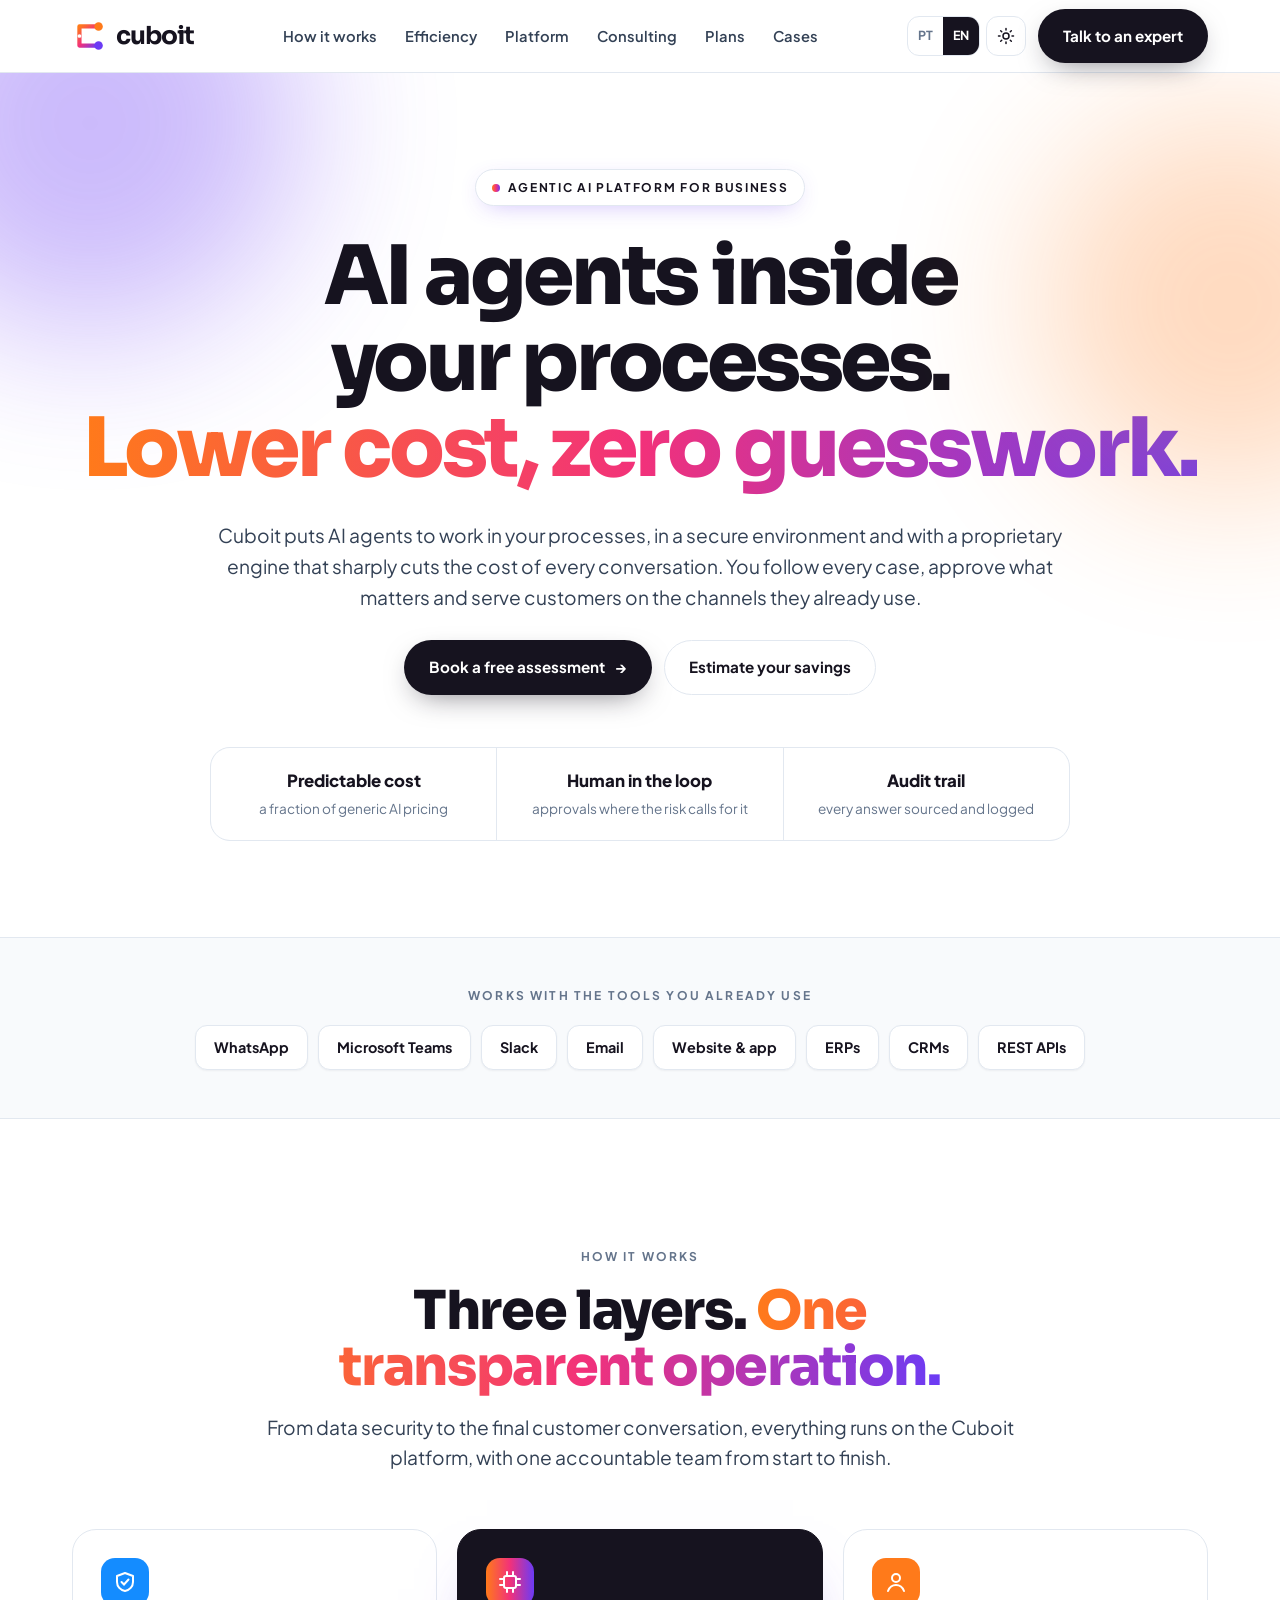
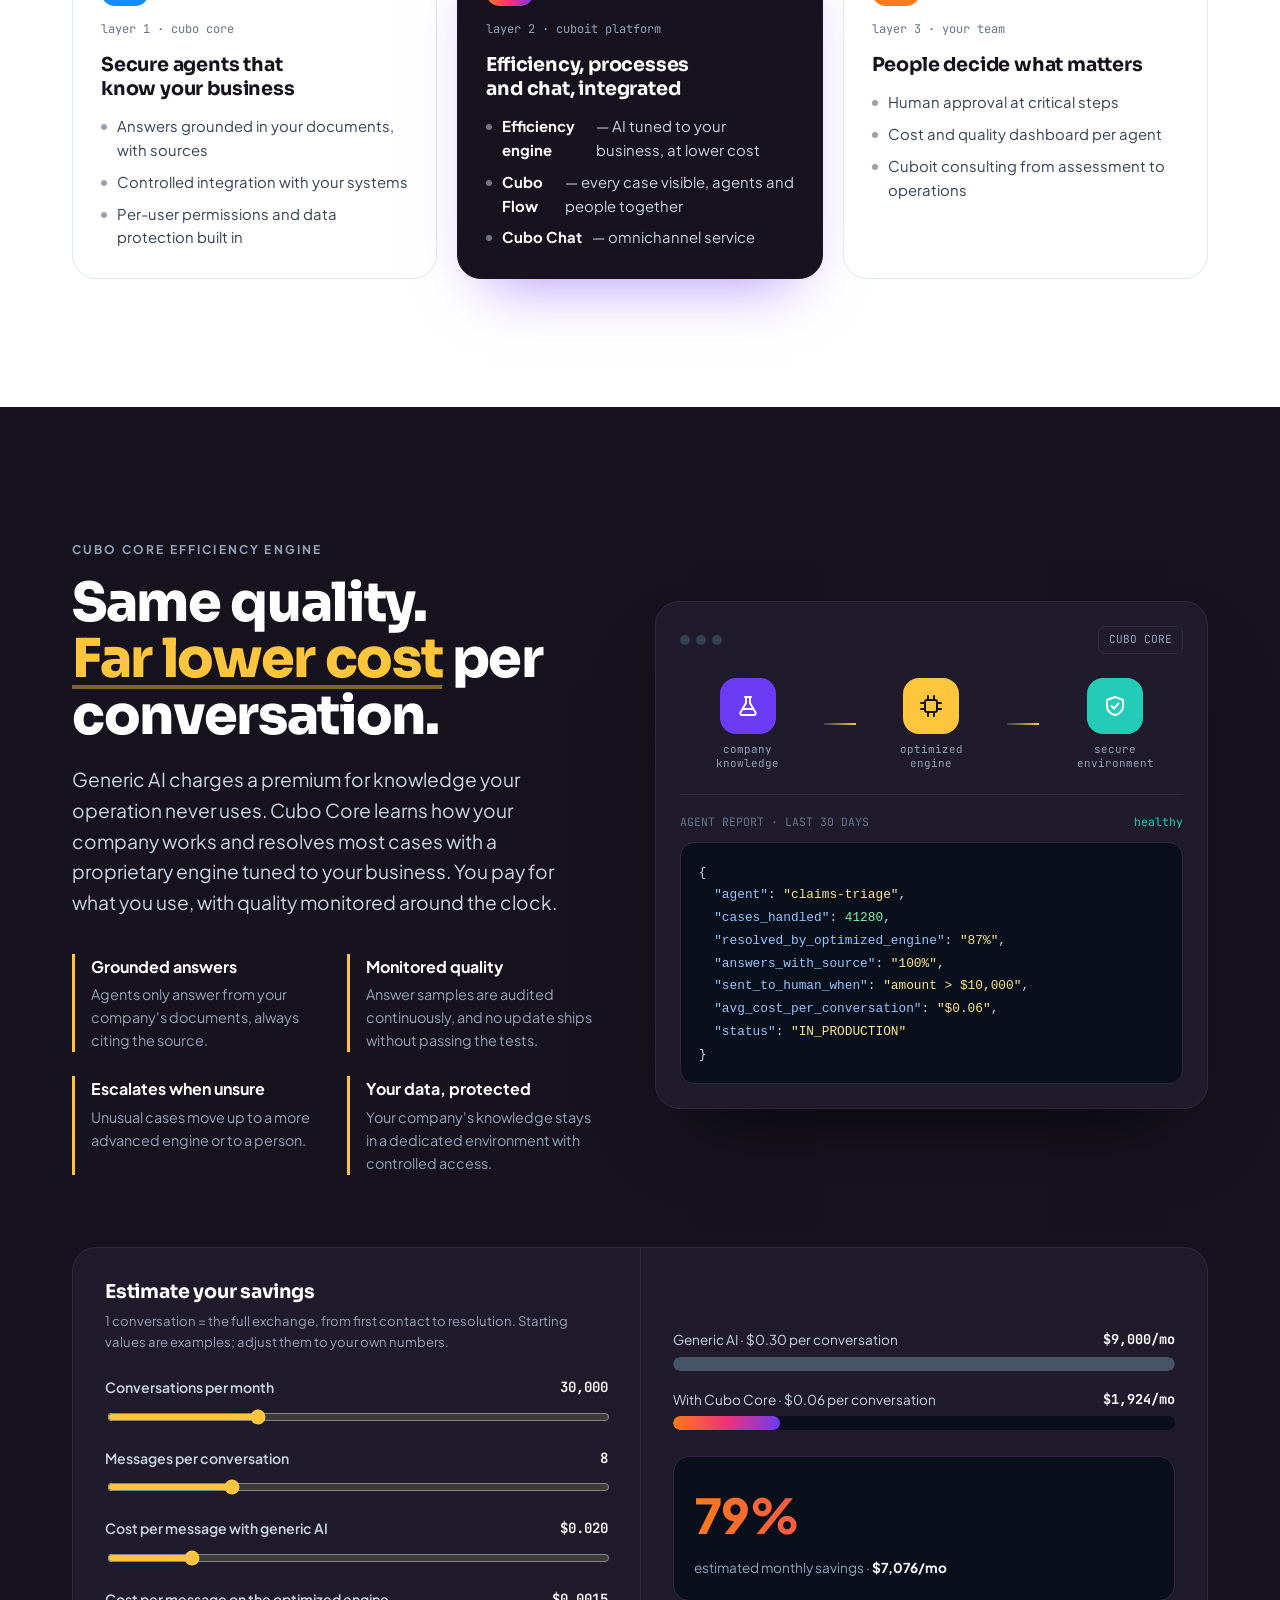
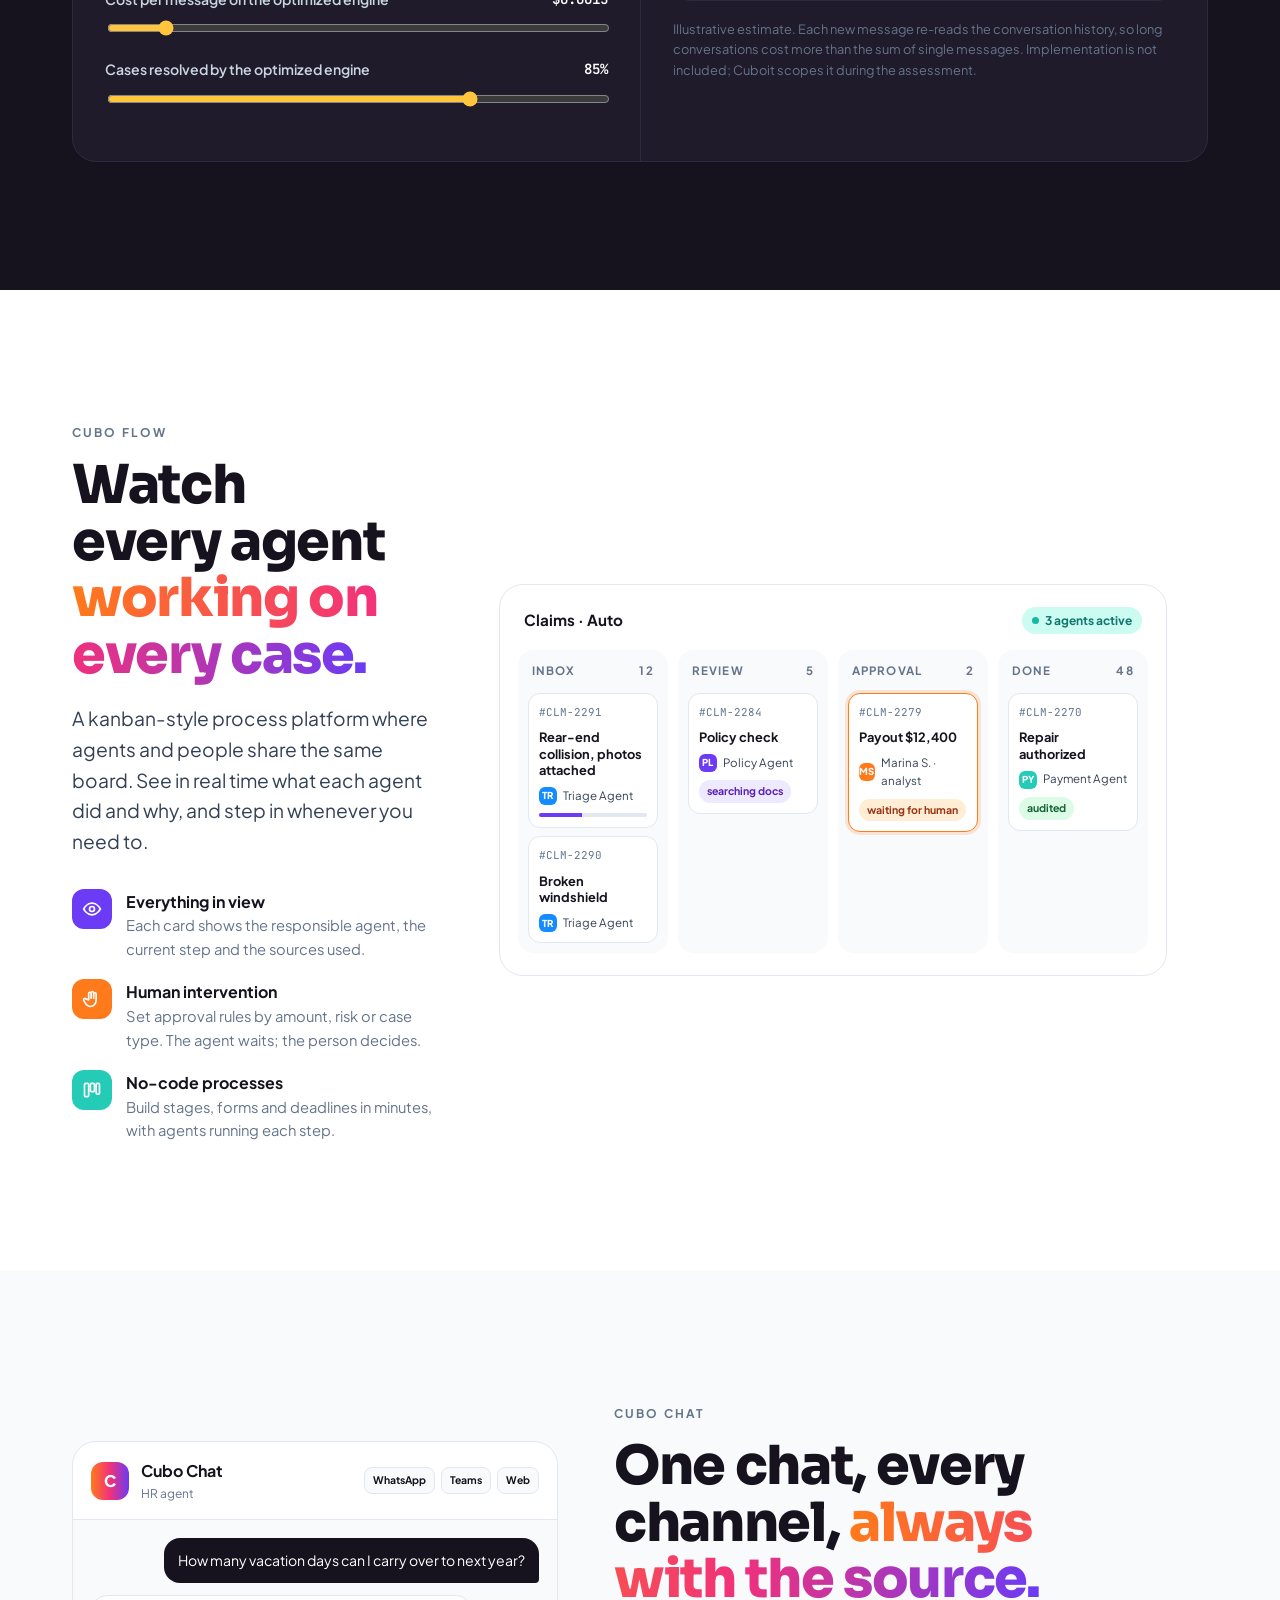
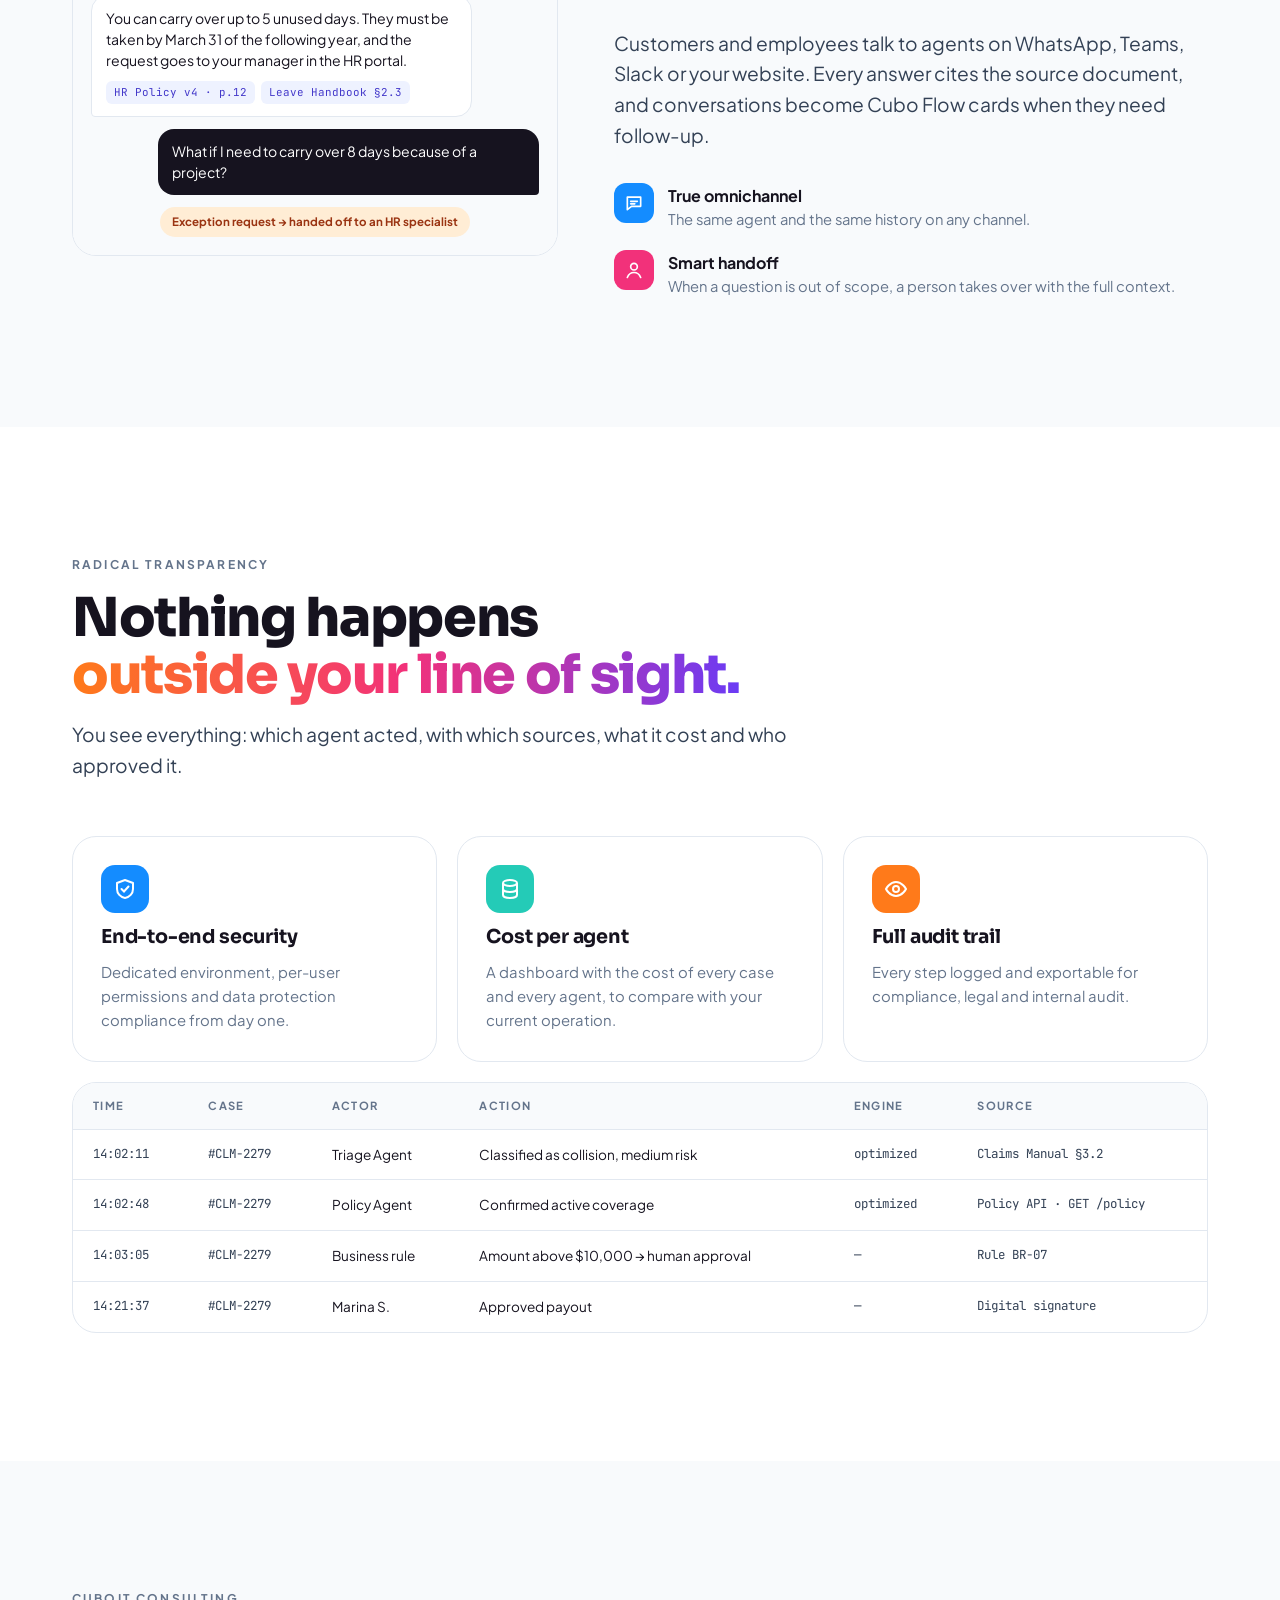
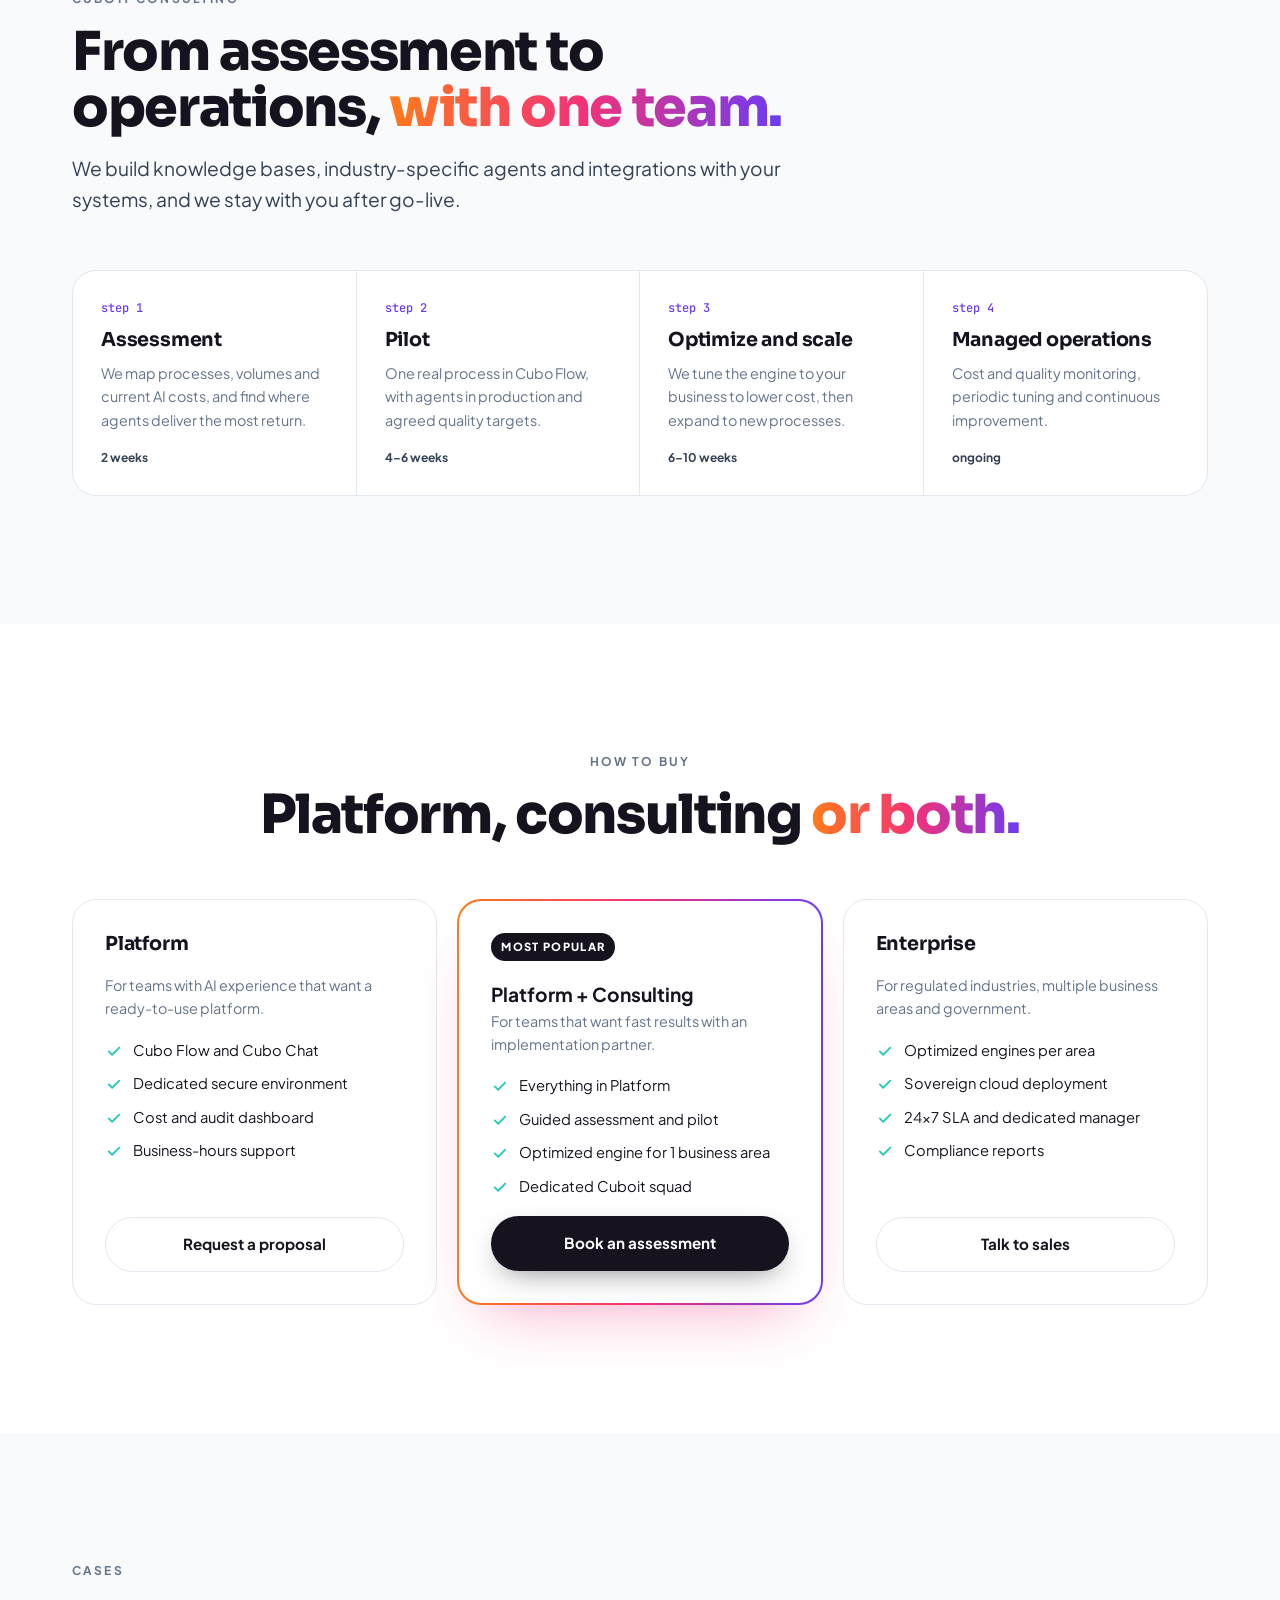
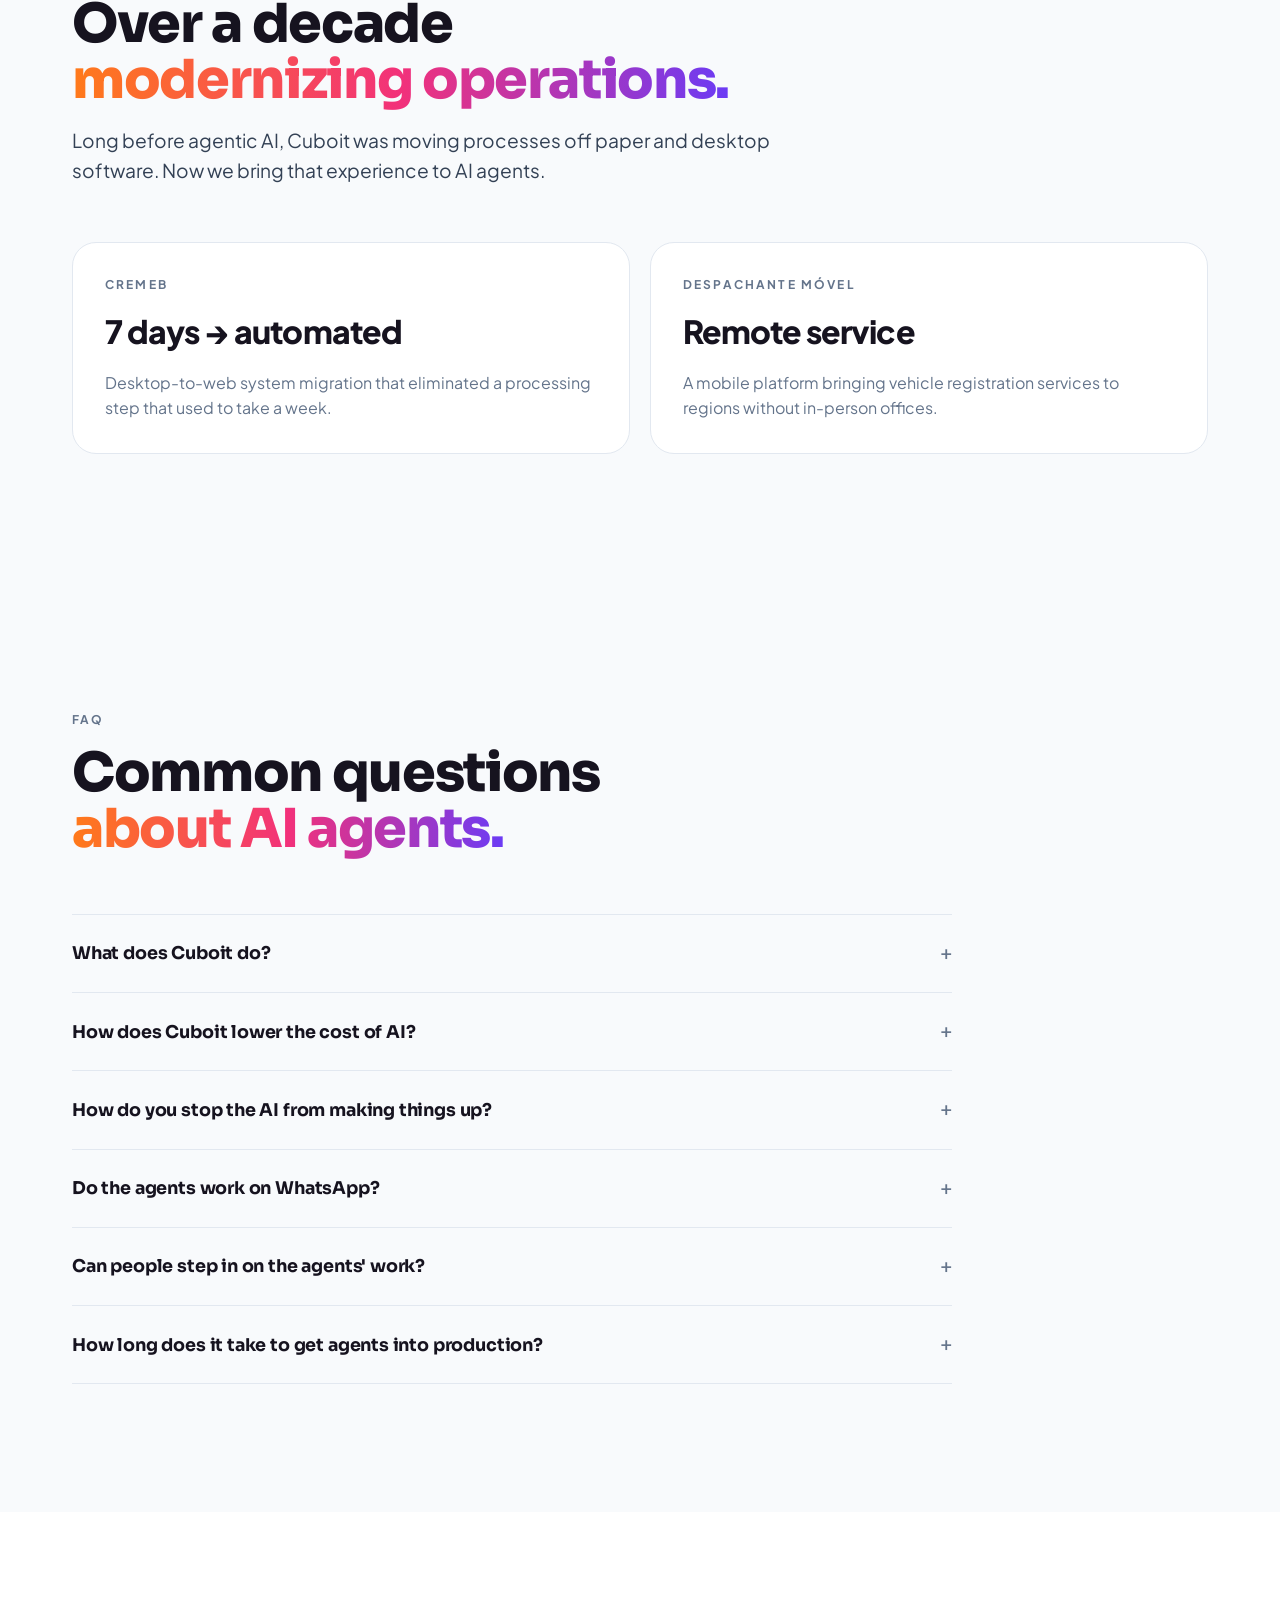
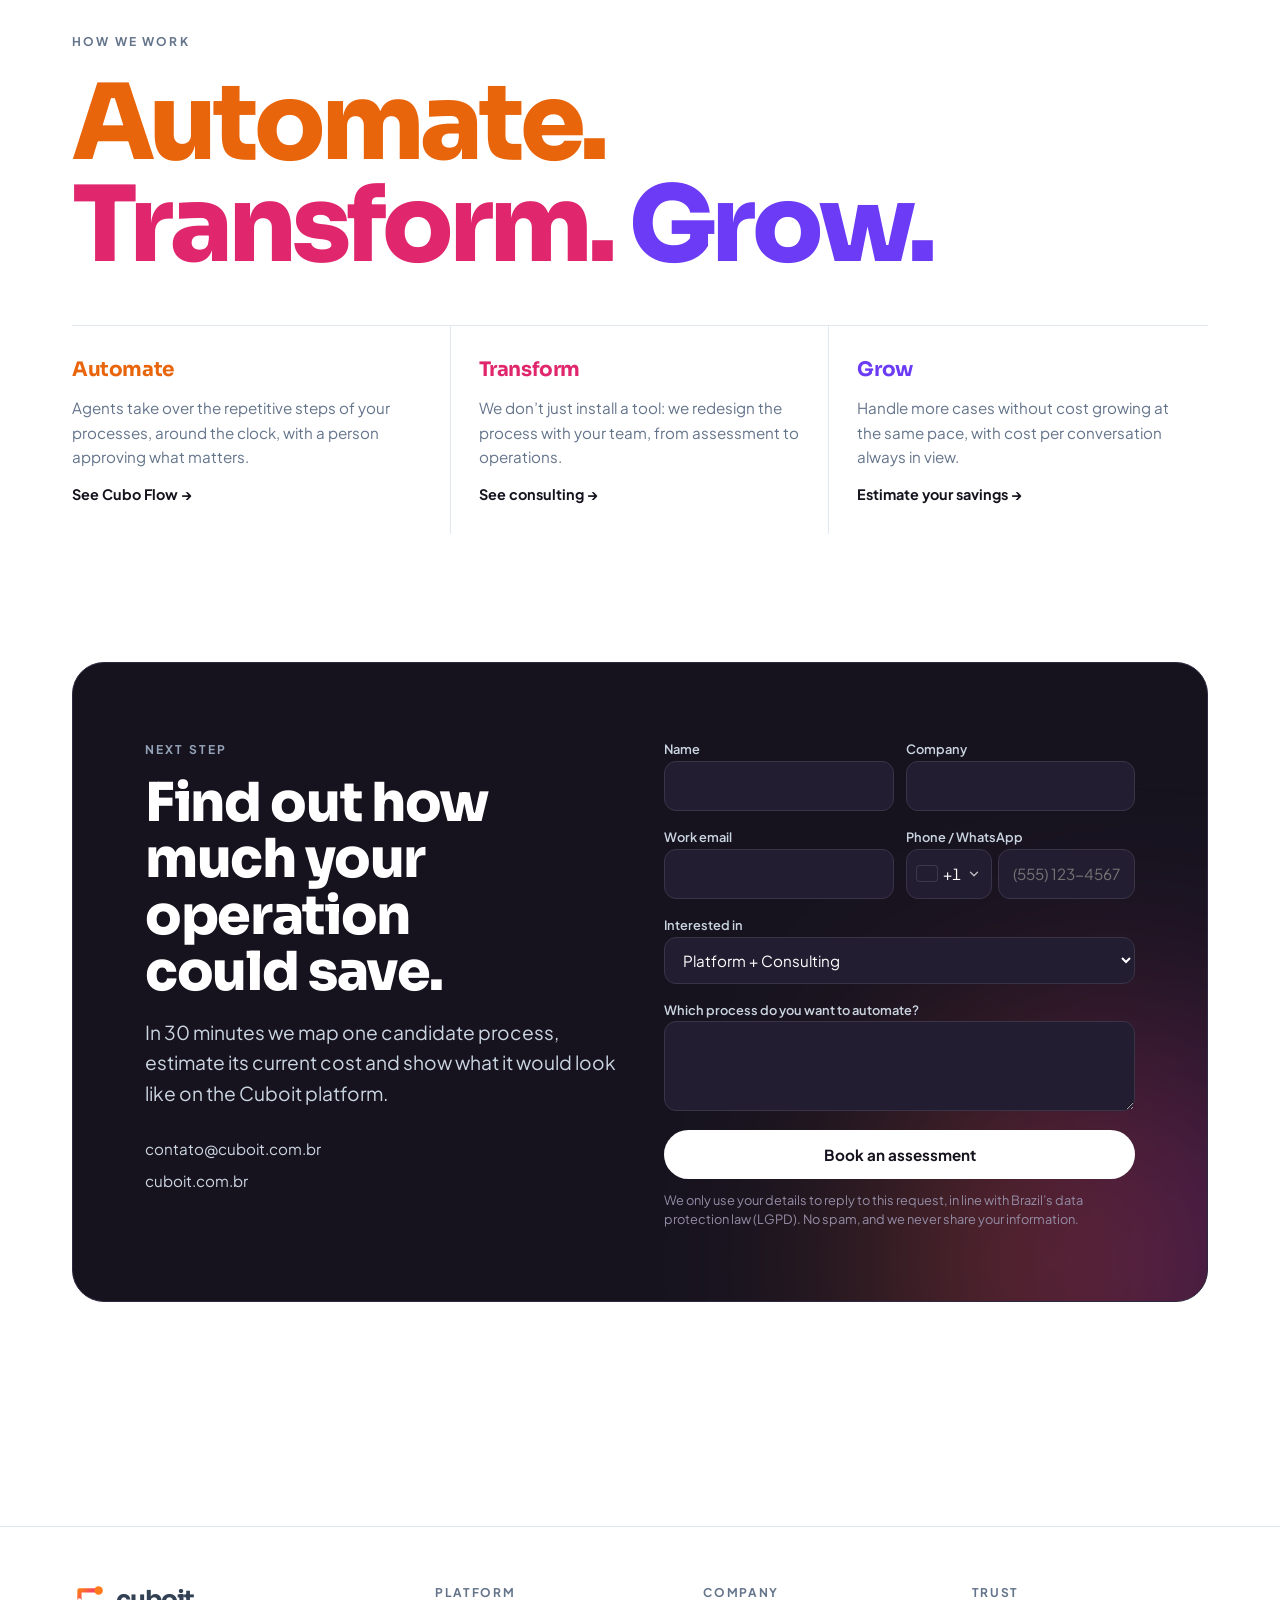
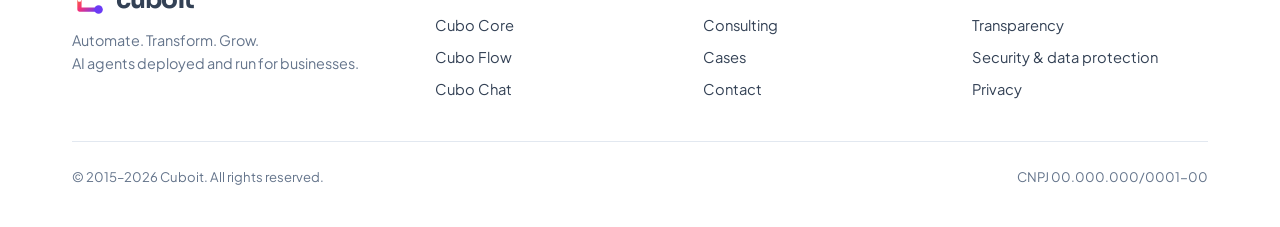
==== en/index.html @ fe3d2df3 "Novo site da Cuboit: agentes de IA para empresas Substitui o WordPress 5.1 por um site estático em p" ====
<!doctype html>
<html lang="en" data-currency="USD">
<head>
<meta charset="utf-8">
<meta name="viewport" content="width=device-width, initial-scale=1, viewport-fit=cover">
<title>Cuboit — AI agents for business</title>
<meta name="description" content="Cuboit deploys and runs AI agents inside your business processes: much lower cost per conversation, human oversight and omnichannel chat.">
<link rel="icon" href="../images/favicon/favicon.ico" sizes="48x48">
<link rel="icon" href="../images/favicon/favicon.svg" type="image/svg+xml">
<link rel="icon" type="image/png" sizes="32x32" href="../images/favicon/favicon-32x32.png">
<link rel="icon" type="image/png" sizes="16x16" href="../images/favicon/favicon-16x16.png">
<link rel="apple-touch-icon" href="../images/favicon/apple-touch-icon.png">
<link rel="manifest" href="../images/favicon/site.webmanifest">
<meta name="theme-color" content="#16131F">
<link rel="canonical" href="https://cuboit.com.br/en/">
<meta name="robots" content="index, follow, max-snippet:-1, max-image-preview:large">
<meta property="og:type" content="website">
<meta property="og:site_name" content="Cuboit">
<meta property="og:url" content="https://cuboit.com.br/en/">
<meta property="og:title" content="Cuboit — AI agents for business">
<meta property="og:description" content="Cuboit deploys and runs AI agents inside your business processes: much lower cost per conversation, human oversight and omnichannel chat.">
<meta property="og:image" content="https://cuboit.com.br/images/logos/png/cuboit-logo-claro.png">
<meta property="og:locale" content="en_US">
<meta property="og:locale:alternate" content="pt_BR">
<meta name="twitter:card" content="summary_large_image">
<meta name="twitter:title" content="Cuboit — AI agents for business">
<meta name="twitter:description" content="Cuboit deploys and runs AI agents inside your business processes: much lower cost per conversation, human oversight and omnichannel chat.">
<link rel="alternate" type="text/plain" href="https://cuboit.com.br/llms.txt" title="llms.txt">
<script type="application/ld+json">
{
 "@context": "https://schema.org",
 "@graph": [
  {
   "@type": "Organization",
   "@id": "https://cuboit.com.br/#org",
   "name": "Cuboit",
   "url": "https://cuboit.com.br/",
   "logo": "https://cuboit.com.br/images/logos/png/cuboit-simbolo-cor.png",
   "foundingDate": "2015",
   "slogan": "Automate. Transform. Grow.",
   "email": "contato@cuboit.com.br",
   "areaServed": "BR",
   "description": "Cuboit deploys and runs AI agents inside your business processes: much lower cost per conversation, human oversight and omnichannel chat.",
   "knowsAbout": [
    "AI agents",
    "agentic AI",
    "business process automation",
    "WhatsApp AI customer service",
    "AI cost reduction",
    "human-in-the-loop AI"
   ],
   "contactPoint": {
    "@type": "ContactPoint",
    "contactType": "sales",
    "email": "contato@cuboit.com.br",
    "availableLanguage": [
     "Portuguese",
     "English"
    ]
   }
  },
  {
   "@type": "WebSite",
   "@id": "https://cuboit.com.br/en/#site",
   "url": "https://cuboit.com.br/en/",
   "name": "Cuboit",
   "inLanguage": "en",
   "publisher": {
    "@id": "https://cuboit.com.br/#org"
   }
  },
  {
   "@type": "Service",
   "name": "Cubo Core",
   "provider": {
    "@id": "https://cuboit.com.br/#org"
   },
   "serviceType": "AI agent platform",
   "description": "Secure environment, knowledge base and efficiency engine for AI agents."
  },
  {
   "@type": "Service",
   "name": "Cubo Flow",
   "provider": {
    "@id": "https://cuboit.com.br/#org"
   },
   "serviceType": "Process management with AI agents",
   "description": "Process board where AI agents and people work on the same cases, with human approval."
  },
  {
   "@type": "Service",
   "name": "Cubo Chat",
   "provider": {
    "@id": "https://cuboit.com.br/#org"
   },
   "serviceType": "Omnichannel AI chat",
   "description": "AI service on WhatsApp, Teams, Slack and web, citing the source in every answer."
  },
  {
   "@type": "Service",
   "name": "Cuboit consulting",
   "provider": {
    "@id": "https://cuboit.com.br/#org"
   },
   "serviceType": "AI implementation consulting"
  },
  {
   "@type": "FAQPage",
   "mainEntity": [
    {
     "@type": "Question",
     "name": "What does Cuboit do?",
     "acceptedAnswer": {
      "@type": "Answer",
      "text": "Cuboit deploys and runs AI agents inside business processes. It offers its own platform (Cubo Core, Cubo Flow and Cubo Chat) plus implementation consulting, from assessment to managed operations."
     }
    },
    {
     "@type": "Question",
     "name": "How does Cuboit lower the cost of AI?",
     "acceptedAnswer": {
      "@type": "Answer",
      "text": "The platform uses an efficiency engine tuned to each client's business that resolves most conversations at a fraction of the cost of generic AI. Only unusual cases move up to a more advanced engine or to a person, and the cost of every conversation is shown on a dashboard."
     }
    },
    {
     "@type": "Question",
     "name": "How do you stop the AI from making things up?",
     "acceptedAnswer": {
      "@type": "Answer",
      "text": "Agents only answer from the company's own documents and always cite the source. Answer samples are audited continuously, and out-of-scope or low-confidence questions are handed to a person."
     }
    },
    {
     "@type": "Question",
     "name": "Do the agents work on WhatsApp?",
     "acceptedAnswer": {
      "@type": "Answer",
      "text": "Yes. With Cubo Chat, the same agent serves customers on WhatsApp, Microsoft Teams, Slack and the company website with a shared history, and hands the conversation to a person when needed."
     }
    },
    {
     "@type": "Question",
     "name": "Can people step in on the agents' work?",
     "acceptedAnswer": {
      "@type": "Answer",
      "text": "Yes. In Cubo Flow, agents and people work on the same process board. You can set human approval rules by amount, risk or case type, and every step is logged for audit."
     }
    },
    {
     "@type": "Question",
     "name": "How long does it take to get agents into production?",
     "acceptedAnswer": {
      "@type": "Answer",
      "text": "The assessment takes about 2 weeks and the pilot on a real process takes 4 to 6 weeks, followed by optimization and expansion to new processes."
     }
    }
   ]
  }
 ]
}
</script>
<link rel="alternate" hreflang="pt-BR" href="https://cuboit.com.br/">
<link rel="alternate" hreflang="en" href="https://cuboit.com.br/en/">
<link rel="alternate" hreflang="x-default" href="https://cuboit.com.br/">
<script>try{var t=localStorage.getItem('cuboit-theme');if(t)document.documentElement.setAttribute('data-theme',t)}catch(e){}</script>
<link rel="preconnect" href="https://fonts.googleapis.com">
<link rel="preconnect" href="https://fonts.gstatic.com" crossorigin>
<link rel="stylesheet" href="https://fonts.googleapis.com/css2?family=Sora:wght@600;700;800&family=Plus+Jakarta+Sans:wght@400;500;600;700;800&family=JetBrains+Mono:wght@400;500&display=swap">
<link rel="stylesheet" href="../css/style.css">
</head>
<body>

<svg width="0" height="0" style="position:absolute" aria-hidden="true">
  <defs>
    <linearGradient id="cb-g" gradientUnits="userSpaceOnUse" x1="14" y1="14" x2="50" y2="50"><stop offset="0" stop-color="#FF7A1A"/><stop offset=".5" stop-color="#F2317A"/><stop offset="1" stop-color="#6B3BF5"/></linearGradient>
    <mask id="cb-m"><rect width="64" height="64" fill="#fff"/><circle cx="14" cy="32" r="3.5" fill="#000"/></mask>
    <symbol id="cb-mark" viewBox="0 0 64 64"><g mask="url(#cb-m)"><polyline points="50,14 14,14 14,50 50,50" fill="none" stroke="url(#cb-g)" stroke-width="8" stroke-linejoin="round" stroke-linecap="round"/><circle cx="50" cy="14" r="8" fill="#FF7A1A"/><circle cx="50" cy="50" r="8" fill="#6B3BF5"/></g></symbol>
    <symbol id="i-check" viewBox="0 0 24 24"><path fill="none" stroke="currentColor" stroke-width="2.4" stroke-linecap="round" stroke-linejoin="round" d="M5 12.5l4.5 4.5L19 7.5"/></symbol>
    <symbol id="i-shield" viewBox="0 0 24 24"><path fill="none" stroke="currentColor" stroke-width="2" stroke-linejoin="round" d="M12 3l8 3v6c0 4.5-3.4 8.3-8 9-4.6-.7-8-4.5-8-9V6l8-3z"/><path fill="none" stroke="currentColor" stroke-width="2" stroke-linecap="round" d="M8.5 12l2.5 2.5 4.5-5"/></symbol>
    <symbol id="i-flask" viewBox="0 0 24 24"><path fill="none" stroke="currentColor" stroke-width="2" stroke-linecap="round" stroke-linejoin="round" d="M9 3h6M10 3v6L4.5 18.5A1.7 1.7 0 006 21h12a1.7 1.7 0 001.5-2.5L14 9V3M7 15h10"/></symbol>
    <symbol id="i-flow" viewBox="0 0 24 24"><rect x="3" y="4" width="5" height="16" rx="1.5" fill="none" stroke="currentColor" stroke-width="2"/><rect x="10" y="4" width="5" height="10" rx="1.5" fill="none" stroke="currentColor" stroke-width="2"/><rect x="17" y="4" width="4" height="13" rx="1.5" fill="none" stroke="currentColor" stroke-width="2"/></symbol>
    <symbol id="i-chat" viewBox="0 0 24 24"><path fill="none" stroke="currentColor" stroke-width="2" stroke-linejoin="round" d="M4 5h16v11H9l-5 4V5z"/><path stroke="currentColor" stroke-width="2" stroke-linecap="round" d="M8 10h8M8 13h5"/></symbol>
    <symbol id="i-user" viewBox="0 0 24 24"><circle cx="12" cy="8" r="4" fill="none" stroke="currentColor" stroke-width="2"/><path fill="none" stroke="currentColor" stroke-width="2" stroke-linecap="round" d="M4 21c1.5-4 4.5-6 8-6s6.5 2 8 6"/></symbol>
    <symbol id="i-db" viewBox="0 0 24 24"><ellipse cx="12" cy="6" rx="7" ry="3" fill="none" stroke="currentColor" stroke-width="2"/><path fill="none" stroke="currentColor" stroke-width="2" d="M5 6v12c0 1.7 3.1 3 7 3s7-1.3 7-3V6M5 12c0 1.7 3.1 3 7 3s7-1.3 7-3"/></symbol>
    <symbol id="i-chip" viewBox="0 0 24 24"><rect x="6" y="6" width="12" height="12" rx="2" fill="none" stroke="currentColor" stroke-width="2"/><path stroke="currentColor" stroke-width="2" stroke-linecap="round" d="M9 2v3M15 2v3M9 19v3M15 19v3M2 9h3M2 15h3M19 9h3M19 15h3"/></symbol>
    <symbol id="i-eye" viewBox="0 0 24 24"><path fill="none" stroke="currentColor" stroke-width="2" d="M2 12s3.6-7 10-7 10 7 10 7-3.6 7-10 7S2 12 2 12z"/><circle cx="12" cy="12" r="3" fill="none" stroke="currentColor" stroke-width="2"/></symbol>
    <symbol id="i-hand" viewBox="0 0 24 24"><path fill="none" stroke="currentColor" stroke-width="2" stroke-linecap="round" stroke-linejoin="round" d="M8 13V5.5a1.5 1.5 0 013 0V11m0-6.5a1.5 1.5 0 013 0V11m0-5a1.5 1.5 0 013 0v7c0 4-2.5 8-7 8-3 0-4.5-1.5-6-4l-2-3.5a1.5 1.5 0 012.5-1.6L8 13"/></symbol>
  </defs>
</svg>

<header class="nav">
  <div class="wrap">
    <a class="logo" href="#top" aria-label="Cuboit — home">
      <svg aria-hidden="true"><use href="#cb-mark"/></svg>
      cuboit
    </a>
    <ul class="nav-links" id="menu">
      <li><a href="#how-it-works">How it works</a></li>
      <li><a href="#efficiency">Efficiency</a></li>
      <li><a href="#processes">Platform</a></li>
      <li><a href="#consulting">Consulting</a></li>
      <li><a href="#plans">Plans</a></li>
      <li><a href="#cases">Cases</a></li>
    </ul>
    <div class="nav-cta">
      <div class="tools">
        <nav class="lang" aria-label="Language"><a href="../" hreflang="pt-BR" lang="pt-BR">PT</a><a href="./" hreflang="en" aria-current="page">EN</a></nav>
        <button class="icon-btn" id="themeBtn" type="button" aria-label="Alternar tema"><svg class="sun" viewBox="0 0 24 24" aria-hidden="true"><circle cx="12" cy="12" r="4" fill="none" stroke="currentColor" stroke-width="2"/><path stroke="currentColor" stroke-width="2" stroke-linecap="round" d="M12 2v2M12 20v2M4.9 4.9l1.4 1.4M17.7 17.7l1.4 1.4M2 12h2M20 12h2M4.9 19.1l1.4-1.4M17.7 6.3l1.4-1.4"/></svg><svg class="moon" viewBox="0 0 24 24" aria-hidden="true"><path fill="none" stroke="currentColor" stroke-width="2" stroke-linejoin="round" d="M20 14.5A8 8 0 019.5 4a8 8 0 1010.5 10.5z"/></svg></button>
      </div>
      <a class="btn btn-dark" href="#contact">Talk to an expert</a>
      <button class="menu-btn" aria-label="Open menu" aria-expanded="false" aria-controls="menu" id="menuBtn"><span></span><span></span><span></span></button>
    </div>
  </div>
</header>

<main id="top">

<section class="hero">
  <div class="wrap hero-inner">
    <span class="pill-tag"><i></i> Agentic AI platform for business</span>
    <h1>AI agents inside your processes.<br><span class="grad">Lower cost, zero guesswork.</span></h1>
    <p class="lead">Cuboit puts AI agents to work in your processes, in a secure environment and with a proprietary engine that sharply cuts the cost of every conversation. You follow every case, approve what matters and serve customers on the channels they already use.</p>
    <div class="hero-ctas">
      <a class="btn btn-dark" href="#contact">Book a free assessment <span aria-hidden="true">→</span></a>
      <a class="btn btn-ghost" href="#efficiency">Estimate your savings</a>
    </div>
    <div class="hero-stats">
      <div><b>Predictable cost</b><span>a fraction of generic AI pricing</span></div>
      <div><b>Human in the loop</b><span>approvals where the risk calls for it</span></div>
      <div><b>Audit trail</b><span>every answer sourced and logged</span></div>
    </div>
  </div>
</section>

<div class="compat">
  <div class="wrap">
    <span class="eyebrow">Works with the tools you already use</span>
    <div class="chips">
      <span class="chip">WhatsApp</span><span class="chip">Microsoft Teams</span><span class="chip">Slack</span><span class="chip">Email</span><span class="chip">Website &amp; app</span><span class="chip">ERPs</span><span class="chip">CRMs</span><span class="chip">REST APIs</span>
    </div>
  </div>
</div>

<section id="how-it-works">
  <div class="wrap">
    <div class="sec-head center">
      <span class="eyebrow">How it works</span>
      <h2>Three layers. <span class="grad">One transparent operation.</span></h2>
      <p class="lead">From data security to the final customer conversation, everything runs on the Cuboit platform, with one accountable team from start to finish.</p>
    </div>
    <div class="how">
      <article class="how-card">
        <div class="tile t-blue"><svg><use href="#i-shield"/></svg></div>
        <span class="who">layer 1 · cubo core</span>
        <h3>Secure agents that know your business</h3>
        <ul>
          <li>Answers grounded in your documents, with sources</li>
          <li>Controlled integration with your systems</li>
          <li>Per-user permissions and data protection built in</li>
        </ul>
      </article>
      <article class="how-card center-card">
        <div class="tile t-grad"><svg><use href="#i-chip"/></svg></div>
        <span class="who">layer 2 · cuboit platform</span>
        <h3>Efficiency, processes and chat, integrated</h3>
        <ul>
          <li><strong style="color:#fff">Efficiency engine</strong> — AI tuned to your business, at lower cost</li>
          <li><strong style="color:#fff">Cubo Flow</strong> — every case visible, agents and people together</li>
          <li><strong style="color:#fff">Cubo Chat</strong> — omnichannel service</li>
        </ul>
      </article>
      <article class="how-card">
        <div class="tile t-orange"><svg><use href="#i-user"/></svg></div>
        <span class="who">layer 3 · your team</span>
        <h3>People decide what matters</h3>
        <ul>
          <li>Human approval at critical steps</li>
          <li>Cost and quality dashboard per agent</li>
          <li>Cuboit consulting from assessment to operations</li>
        </ul>
      </article>
    </div>
  </div>
</section>

<section class="dark" id="efficiency">
  <div class="wrap">
    <div class="engine">
      <div>
        <span class="eyebrow">Cubo Core efficiency engine</span>
        <h2 style="margin-top:14px">Same quality.<br><span class="yellow">Far lower cost</span> per conversation.</h2>
        <p class="lead" style="margin-top:20px">Generic AI charges a premium for knowledge your operation never uses. Cubo Core learns how your company works and resolves most cases with a proprietary engine tuned to your business. You pay for what you use, with quality monitored around the clock.</p>
        <div class="guard">
          <div><b>Grounded answers</b><p>Agents only answer from your company's documents, always citing the source.</p></div>
          <div><b>Monitored quality</b><p>Answer samples are audited continuously, and no update ships without passing the tests.</p></div>
          <div><b>Escalates when unsure</b><p>Unusual cases move up to a more advanced engine or to a person.</p></div>
          <div><b>Your data, protected</b><p>Your company's knowledge stays in a dedicated environment with controlled access.</p></div>
        </div>
      </div>
      <div class="console" aria-label="Example efficiency engine dashboard">
        <div class="console-top"><div class="dots"><i></i><i></i><i></i></div><span class="badge-mono">CUBO CORE</span></div>
        <div class="pipeline">
          <div class="node"><div class="tile t-violet"><svg><use href="#i-flask"/></svg></div><small>company<br>knowledge</small></div>
          <span class="link" aria-hidden="true"></span>
          <div class="node"><div class="tile" style="background:var(--yellow);color:#16131F"><svg><use href="#i-chip"/></svg></div><small>optimized<br>engine</small></div>
          <span class="link" aria-hidden="true"></span>
          <div class="node"><div class="tile t-teal"><svg><use href="#i-shield"/></svg></div><small>secure<br>environment</small></div>
        </div>
        <div class="console-label"><span>AGENT REPORT · LAST 30 DAYS</span><em>healthy</em></div>
<pre><code>{
  <span class="k">"agent"</span>: <span class="s">"claims-triage"</span>,
  <span class="k">"cases_handled"</span>: <span class="n">41280</span>,
  <span class="k">"resolved_by_optimized_engine"</span>: <span class="s">"87%"</span>,
  <span class="k">"answers_with_source"</span>: <span class="s">"100%"</span>,
  <span class="k">"sent_to_human_when"</span>: <span class="s">"amount &gt; $10,000"</span>,
  <span class="k">"avg_cost_per_conversation"</span>: <span class="s">"$0.06"</span>,
  <span class="k">"status"</span>: <span class="s">"IN_PRODUCTION"</span>
}</code></pre>
      </div>
    </div>

    <div class="calc" id="simulator">
      <div>
        <h3>Estimate your savings</h3>
        <p class="note">1 conversation = the full exchange, from first contact to resolution. Starting values are examples; adjust them to your own numbers.</p>
        <div class="field"><label for="req">Conversations per month <output id="reqO"></output></label><input type="range" id="req" min="1000" max="100000" step="1000" value="30000"></div>
        <div class="field"><label for="msgs">Messages per conversation <output id="msgsO"></output></label><input type="range" id="msgs" min="1" max="30" step="1" value="8"></div>
        <div class="field"><label for="big">Cost per message with generic AI <output id="bigO"></output></label><input type="range" id="big" min="0.005" max="0.1" step="0.001" value="0.02"></div>
        <div class="field"><label for="small">Cost per message on the optimized engine <output id="smallO"></output></label><input type="range" id="small" min="0.0005" max="0.01" step="0.0001" value="0.0015"></div>
        <div class="field"><label for="share">Cases resolved by the optimized engine <output id="shareO"></output></label><input type="range" id="share" min="50" max="98" step="1" value="85"></div>
      </div>
      <div class="result" aria-live="polite">
        <div class="bar-row"><div class="lbl"><span>Generic AI · <span id="pBig"></span> per conversation</span><b id="cBig"></b></div><div class="bar"><i class="b1" id="barBig" style="width:100%"></i></div></div>
        <div class="bar-row"><div class="lbl"><span>With Cubo Core · <span id="pMix"></span> per conversation</span><b id="cMix"></b></div><div class="bar"><i class="b2" id="barMix"></i></div></div>
        <div class="saving"><b class="grad" id="pct"></b><span>estimated monthly savings · <strong id="abs" style="color:#fff"></strong></span></div>
        <p style="font-size:.8rem;color:#64748B">Illustrative estimate. Each new message re-reads the conversation history, so long conversations cost more than the sum of single messages. Implementation is not included; Cuboit scopes it during the assessment.</p>
      </div>
    </div>
  </div>
</section>

<section id="processes">
  <div class="wrap split">
    <div>
      <span class="eyebrow">Cubo Flow</span>
      <h2 style="margin-top:14px">Watch every agent <span class="grad">working on every case.</span></h2>
      <p class="lead" style="margin-top:20px">A kanban-style process platform where agents and people share the same board. See in real time what each agent did and why, and step in whenever you need to.</p>
      <div class="feat-list">
        <div class="feat"><div class="tile t-violet"><svg><use href="#i-eye"/></svg></div><div><b>Everything in view</b><p>Each card shows the responsible agent, the current step and the sources used.</p></div></div>
        <div class="feat"><div class="tile t-orange"><svg><use href="#i-hand"/></svg></div><div><b>Human intervention</b><p>Set approval rules by amount, risk or case type. The agent waits; the person decides.</p></div></div>
        <div class="feat"><div class="tile t-teal"><svg><use href="#i-flow"/></svg></div><div><b>No-code processes</b><p>Build stages, forms and deadlines in minutes, with agents running each step.</p></div></div>
      </div>
    </div>
    <div class="board" role="img" aria-label="Example Cubo Flow board with cases in progress">
      <div class="board-top"><b>Claims · Auto</b><span class="live"><i></i> 3 agents active</span></div>
      <div class="cols">
        <div class="col">
          <h4>Inbox <span>12</span></h4>
          <div class="card"><span class="id">#CLM-2291</span><span class="t">Rear-end collision, photos attached</span><span class="agent"><i class="t-blue">TR</i> Triage Agent</span><div class="prog"><i></i></div></div>
          <div class="card"><span class="id">#CLM-2290</span><span class="t">Broken windshield</span><span class="agent"><i class="t-blue">TR</i> Triage Agent</span></div>
        </div>
        <div class="col">
          <h4>Review <span>5</span></h4>
          <div class="card"><span class="id">#CLM-2284</span><span class="t">Policy check</span><span class="agent"><i class="t-violet">PL</i> Policy Agent</span><span class="tag run">searching docs</span></div>
        </div>
        <div class="col">
          <h4>Approval <span>2</span></h4>
          <div class="card human"><span class="id">#CLM-2279</span><span class="t">Payout $12,400</span><span class="agent"><i class="t-orange">MS</i> Marina S. · analyst</span><span class="tag h">waiting for human</span></div>
        </div>
        <div class="col">
          <h4>Done <span>48</span></h4>
          <div class="card"><span class="id">#CLM-2270</span><span class="t">Repair authorized</span><span class="agent"><i class="t-teal">PY</i> Payment Agent</span><span class="tag ok">audited</span></div>
        </div>
      </div>
    </div>
  </div>
</section>

<section class="soft" id="chat">
  <div class="wrap split">
    <div class="chat" aria-label="Example Cubo Chat conversation">
      <div class="chat-head"><div class="av">C</div><div><b>Cubo Chat</b><small>HR agent</small></div><div class="channels"><span>WhatsApp</span><span>Teams</span><span>Web</span></div></div>
      <div class="msgs">
        <div class="msg u">How many vacation days can I carry over to next year?</div>
        <div class="msg a">You can carry over up to 5 unused days. They must be taken by March 31 of the following year, and the request goes to your manager in the HR portal.
          <div class="cite"><span>HR Policy v4 · p.12</span><span>Leave Handbook §2.3</span></div>
        </div>
        <div class="msg u">What if I need to carry over 8 days because of a project?</div>
        <span class="handoff">Exception request → handed off to an HR specialist</span>
      </div>
    </div>
    <div>
      <span class="eyebrow">Cubo Chat</span>
      <h2 style="margin-top:14px">One chat, every channel, <span class="grad">always with the source.</span></h2>
      <p class="lead" style="margin-top:20px">Customers and employees talk to agents on WhatsApp, Teams, Slack or your website. Every answer cites the source document, and conversations become Cubo Flow cards when they need follow-up.</p>
      <div class="feat-list">
        <div class="feat"><div class="tile t-blue"><svg><use href="#i-chat"/></svg></div><div><b>True omnichannel</b><p>The same agent and the same history on any channel.</p></div></div>
        <div class="feat"><div class="tile t-pink"><svg><use href="#i-user"/></svg></div><div><b>Smart handoff</b><p>When a question is out of scope, a person takes over with the full context.</p></div></div>
      </div>
    </div>
  </div>
</section>

<section id="transparency">
  <div class="wrap">
    <div class="sec-head">
      <span class="eyebrow">Radical transparency</span>
      <h2>Nothing happens <span class="grad">outside your line of sight.</span></h2>
      <p class="lead">You see everything: which agent acted, with which sources, what it cost and who approved it.</p>
    </div>
    <div class="trust">
      <div class="trust-card"><div class="tile t-blue"><svg><use href="#i-shield"/></svg></div><h3>End-to-end security</h3><p>Dedicated environment, per-user permissions and data protection compliance from day one.</p></div>
      <div class="trust-card"><div class="tile t-teal"><svg><use href="#i-db"/></svg></div><h3>Cost per agent</h3><p>A dashboard with the cost of every case and every agent, to compare with your current operation.</p></div>
      <div class="trust-card"><div class="tile t-orange"><svg><use href="#i-eye"/></svg></div><h3>Full audit trail</h3><p>Every step logged and exportable for compliance, legal and internal audit.</p></div>
      <div class="audit">
        <div class="audit-scroll">
          <table>
            <thead><tr><th>Time</th><th>Case</th><th>Actor</th><th>Action</th><th>Engine</th><th>Source</th></tr></thead>
            <tbody>
              <tr><td class="mono">14:02:11</td><td class="mono">#CLM-2279</td><td>Triage Agent</td><td>Classified as collision, medium risk</td><td class="mono">optimized</td><td class="mono">Claims Manual §3.2</td></tr>
              <tr><td class="mono">14:02:48</td><td class="mono">#CLM-2279</td><td>Policy Agent</td><td>Confirmed active coverage</td><td class="mono">optimized</td><td class="mono">Policy API · GET /policy</td></tr>
              <tr><td class="mono">14:03:05</td><td class="mono">#CLM-2279</td><td>Business rule</td><td>Amount above $10,000 → human approval</td><td class="mono">—</td><td class="mono">Rule BR-07</td></tr>
              <tr><td class="mono">14:21:37</td><td class="mono">#CLM-2279</td><td>Marina S.</td><td>Approved payout</td><td class="mono">—</td><td class="mono">Digital signature</td></tr>
            </tbody>
          </table>
        </div>
      </div>
    </div>
  </div>
</section>

<section class="soft" id="consulting">
  <div class="wrap">
    <div class="sec-head">
      <span class="eyebrow">Cuboit consulting</span>
      <h2>From assessment to operations, <span class="grad">with one team.</span></h2>
      <p class="lead">We build knowledge bases, industry-specific agents and integrations with your systems, and we stay with you after go-live.</p>
    </div>
    <div class="steps">
      <div class="step"><span class="n">step 1</span><h3>Assessment</h3><p>We map processes, volumes and current AI costs, and find where agents deliver the most return.</p><span class="dur">2 weeks</span></div>
      <div class="step"><span class="n">step 2</span><h3>Pilot</h3><p>One real process in Cubo Flow, with agents in production and agreed quality targets.</p><span class="dur">4–6 weeks</span></div>
      <div class="step"><span class="n">step 3</span><h3>Optimize and scale</h3><p>We tune the engine to your business to lower cost, then expand to new processes.</p><span class="dur">6–10 weeks</span></div>
      <div class="step"><span class="n">step 4</span><h3>Managed operations</h3><p>Cost and quality monitoring, periodic tuning and continuous improvement.</p><span class="dur">ongoing</span></div>
    </div>
  </div>
</section>

<section id="plans">
  <div class="wrap">
    <div class="sec-head center">
      <span class="eyebrow">How to buy</span>
      <h2>Platform, consulting <span class="grad">or both.</span></h2>
    </div>
    <div class="plans">
      <div class="plan">
        <h3>Platform</h3>
        <p class="for">For teams with AI experience that want a ready-to-use platform.</p>
        <ul>
          <li><svg><use href="#i-check"/></svg>Cubo Flow and Cubo Chat</li>
          <li><svg><use href="#i-check"/></svg>Dedicated secure environment</li>
          <li><svg><use href="#i-check"/></svg>Cost and audit dashboard</li>
          <li><svg><use href="#i-check"/></svg>Business-hours support</li>
        </ul>
        <a class="btn btn-ghost" href="#contact">Request a proposal</a>
      </div>
      <div class="plan hl">
        <span class="flag">Most popular</span>
        <p class="for"><strong style="color:var(--ink);font-size:1.2rem">Platform + Consulting</strong><br>For teams that want fast results with an implementation partner.</p>
        <ul>
          <li><svg><use href="#i-check"/></svg>Everything in Platform</li>
          <li><svg><use href="#i-check"/></svg>Guided assessment and pilot</li>
          <li><svg><use href="#i-check"/></svg>Optimized engine for 1 business area</li>
          <li><svg><use href="#i-check"/></svg>Dedicated Cuboit squad</li>
        </ul>
        <a class="btn btn-dark" href="#contact">Book an assessment</a>
      </div>
      <div class="plan">
        <h3>Enterprise</h3>
        <p class="for">For regulated industries, multiple business areas and government.</p>
        <ul>
          <li><svg><use href="#i-check"/></svg>Optimized engines per area</li>
          <li><svg><use href="#i-check"/></svg>Sovereign cloud deployment</li>
          <li><svg><use href="#i-check"/></svg>24×7 SLA and dedicated manager</li>
          <li><svg><use href="#i-check"/></svg>Compliance reports</li>
        </ul>
        <a class="btn btn-ghost" href="#contact">Talk to sales</a>
      </div>
    </div>
  </div>
</section>

<section class="soft" id="cases">
  <div class="wrap">
    <div class="sec-head">
      <span class="eyebrow">Cases</span>
      <h2>Over a decade <span class="grad">modernizing operations.</span></h2>
      <p class="lead">Long before agentic AI, Cuboit was moving processes off paper and desktop software. Now we bring that experience to AI agents.</p>
    </div>
    <div class="cases">
      <article class="case"><span class="eyebrow">Cremeb</span><span class="metric">7 days → automated</span><p>Desktop-to-web system migration that eliminated a processing step that used to take a week.</p></article>
      <article class="case"><span class="eyebrow">Despachante Móvel</span><span class="metric">Remote service</span><p>A mobile platform bringing vehicle registration services to regions without in-person offices.</p></article>
    </div>
  </div>
</section>

<section class="soft faq" id="faq">
  <div class="wrap">
    <div class="sec-head">
      <span class="eyebrow">FAQ</span>
      <h2>Common questions <span class="grad">about AI agents.</span></h2>
    </div>
    <div class="faq-list">
      <details><summary>What does Cuboit do?</summary><p>Cuboit deploys and runs AI agents inside business processes. It offers its own platform (Cubo Core, Cubo Flow and Cubo Chat) plus implementation consulting, from assessment to managed operations.</p></details>
      <details><summary>How does Cuboit lower the cost of AI?</summary><p>The platform uses an efficiency engine tuned to each client's business that resolves most conversations at a fraction of the cost of generic AI. Only unusual cases move up to a more advanced engine or to a person, and the cost of every conversation is shown on a dashboard.</p></details>
      <details><summary>How do you stop the AI from making things up?</summary><p>Agents only answer from the company's own documents and always cite the source. Answer samples are audited continuously, and out-of-scope or low-confidence questions are handed to a person.</p></details>
      <details><summary>Do the agents work on WhatsApp?</summary><p>Yes. With Cubo Chat, the same agent serves customers on WhatsApp, Microsoft Teams, Slack and the company website with a shared history, and hands the conversation to a person when needed.</p></details>
      <details><summary>Can people step in on the agents' work?</summary><p>Yes. In Cubo Flow, agents and people work on the same process board. You can set human approval rules by amount, risk or case type, and every step is logged for audit.</p></details>
      <details><summary>How long does it take to get agents into production?</summary><p>The assessment takes about 2 weeks and the pilot on a real process takes 4 to 6 weeks, followed by optimization and expansion to new processes.</p></details>
    </div>
  </div>
</section>

<section class="motto" aria-labelledby="motto-title">
  <div class="wrap">
    <span class="eyebrow">How we work</span>
    <h2 class="motto-line" id="motto-title"><span class="m1">Automate.</span> <span class="m2">Transform.</span> <span class="m3">Grow.</span></h2>
    <div class="motto-cols">
      <a class="m-col" href="#processes"><b class="m1">Automate</b><p>Agents take over the repetitive steps of your processes, around the clock, with a person approving what matters.</p><span>See Cubo Flow <span aria-hidden="true">→</span></span></a>
      <a class="m-col" href="#consulting"><b class="m2">Transform</b><p>We don’t just install a tool: we redesign the process with your team, from assessment to operations.</p><span>See consulting <span aria-hidden="true">→</span></span></a>
      <a class="m-col" href="#efficiency"><b class="m3">Grow</b><p>Handle more cases without cost growing at the same pace, with cost per conversation always in view.</p><span>Estimate your savings <span aria-hidden="true">→</span></span></a>
    </div>
  </div>
</section>

<section id="contact">
  <div class="wrap">
    <div class="final">
      <div style="position:relative;z-index:1">
        <span class="eyebrow" style="color:#94A3B8">Next step</span>
        <h2 style="margin-top:14px">Find out how much your operation could save.</h2>
        <p class="lead">In 30 minutes we map one candidate process, estimate its current cost and show what it would look like on the Cuboit platform.</p>
        <div class="contact-list">
          <span>contato@cuboit.com.br</span>
          <span>cuboit.com.br</span>
        </div>
      </div>
      <form id="leadForm" novalidate data-endpoint="../enviar.php">
        <div hidden><label>Leave this field empty <input name="website" tabindex="-1" autocomplete="off"></label></div>
        <div class="row">
          <div><label for="nome">Name</label><input id="nome" name="nome" required autocomplete="name"></div>
          <div><label for="empresa">Company</label><input id="empresa" name="empresa" required autocomplete="organization"></div>
        </div>
        <div class="row">
          <div><label for="email">Work email</label><input id="email" name="email" type="email" required autocomplete="email"></div>
          <div>
            <label for="telefone">Phone / WhatsApp</label>
            <div class="phone" id="phone" data-default="US">
              <button type="button" class="ddi" id="ddiBtn" aria-haspopup="listbox" aria-expanded="false" aria-controls="ddiList"><img class="cflag" id="ddiFlag" alt="" width="20" height="15"><span id="ddiCode"></span><svg viewBox="0 0 24 24" aria-hidden="true"><path fill="none" stroke="currentColor" stroke-width="2.4" stroke-linecap="round" stroke-linejoin="round" d="M6 9l6 6 6-6"/></svg></button>
              <input id="telefone" type="tel" required autocomplete="tel-national" inputmode="tel" placeholder="(555) 123-4567">
              <div class="ddi-pop" id="ddiPop" hidden>
                <input id="ddiSearch" type="search" placeholder="Search country" aria-label="Search country" autocomplete="off">
                <ul id="ddiList" role="listbox" aria-label="Phone / WhatsApp"></ul>
              </div>
            </div>
            <input type="hidden" name="pais" id="pais"><input type="hidden" name="ddi" id="ddi"><input type="hidden" name="telefone" id="telFmt"><input type="hidden" name="telefone_e164" id="tel164">
          </div>
        </div>
        <div><label for="interesse">Interested in</label>
          <select id="interesse" name="interesse"><option>Platform + Consulting</option><option>Platform only</option><option>Lowering AI costs</option><option>Enterprise / Government</option></select></div>
        <div><label for="msg">Which process do you want to automate?</label><textarea id="msg" name="msg"></textarea></div>
        <button class="btn btn-light" type="submit" style="justify-content:center">Book an assessment</button>
        <p class="privacy">We only use your details to reply to this request, in line with Brazil’s data protection law (LGPD). No spam, and we never share your information.</p>
        <p class="ok" id="okMsg" role="status">Request received. Our team will get back to you within 1 business day.</p>
        <p class="err" id="errMsg" role="alert"></p>
      </form>
    </div>
  </div>
</section>

</main>

<footer>
  <div class="wrap">
    <div class="foot">
      <div>
        <a class="logo" href="#top"><svg aria-hidden="true"><use href="#cb-mark"/></svg>cuboit</a>
        <p>Automate. Transform. Grow.<br>AI agents deployed and run for businesses.</p>
      </div>
      <div><h5>Platform</h5><ul><li><a href="#efficiency">Cubo Core</a></li><li><a href="#processes">Cubo Flow</a></li><li><a href="#chat">Cubo Chat</a></li></ul></div>
      <div><h5>Company</h5><ul><li><a href="#consulting">Consulting</a></li><li><a href="#cases">Cases</a></li><li><a href="#contact">Contact</a></li></ul></div>
      <div><h5>Trust</h5><ul><li><a href="#transparency">Transparency</a></li><li><a href="#transparency">Security &amp; data protection</a></li><li><a href="#contact">Privacy</a></li></ul></div>
    </div>
    <div class="legal"><span>© 2015–2026 Cuboit. All rights reserved.</span><span>CNPJ 00.000.000/0001-00</span></div>
  </div>
</footer>

<script src="../js/main.js"></script>
</body>
</html>
---- css/style.css ----
/* Cuboit — estilos do site */
:root{
  color-scheme: light;
  --ink:#16131F; --ink-2:#334155; --muted:#64748B; --line:#E2E8F0; --line-2:#CBD5E1;
  --bg:#FFFFFF; --bg-soft:#F8FAFC; --navy:#16131F; --navy-2:#1F1B2B; --navy-line:#2E2940;
  --violet:#6B3BF5; --pink:#F2317A; --orange:#FF7A1A; --blue:#148CFF; --teal:#24CBB7; --cyan:#00B2E6; --yellow:#FFC53D;
  --grad:linear-gradient(90deg,var(--orange),var(--pink),var(--violet));
  --display:"Plus Jakarta Sans","Segoe UI",system-ui,-apple-system,sans-serif;
  --brand:"Sora","Plus Jakarta Sans","Segoe UI",system-ui,sans-serif;
  --mono:"JetBrains Mono",ui-monospace,SFMono-Regular,Menlo,monospace;
  --wrap:1200px; --gutter:clamp(16px,4vw,32px);
  --surface:#FFFFFF; --panel:#16131F; --on-ink:#FFFFFF; --nav-bg:rgba(255,255,255,.86);
  --tag-h-bg:#FFEDD5; --tag-h-fg:#9A3412; --tag-ok-bg:#DCFCE7; --tag-ok-fg:#166534;
  --tag-run-bg:#EDE9FE; --tag-run-fg:#5B21B6; --cite-bg:#EEF2FF; --cite-fg:#4338CA;
  --live-bg:#CCFBF1; --live-fg:#0F766E; --shadow:var(--shadow);
}
@media (prefers-color-scheme:dark){:root:not([data-theme="light"]){color-scheme:dark;
  --ink:#F4F2F8; --ink-2:#CFCADB; --muted:#948DA6; --line:#2A2536; --line-2:#3A3449;
  --bg:#0E0C14; --bg-soft:#13101B; --surface:#1A1624; --panel:#2A2440; --on-ink:#16131F;
  --navy:#16131F; --navy-2:#1F1B2B; --navy-line:#2E2940; --nav-bg:rgba(14,12,20,.82);
  --tag-h-bg:#3B2410; --tag-h-fg:#FDBA74; --tag-ok-bg:#12301F; --tag-ok-fg:#86EFAC;
  --tag-run-bg:#261E4A; --tag-run-fg:#C4B5FD; --cite-bg:#22204A; --cite-fg:#A5B4FC;
  --live-bg:#0F332E; --live-fg:#5EEAD4; --shadow:rgba(0,0,0,.6);}}
:root[data-theme="dark"]{color-scheme:dark;
  --ink:#F4F2F8; --ink-2:#CFCADB; --muted:#948DA6; --line:#2A2536; --line-2:#3A3449;
  --bg:#0E0C14; --bg-soft:#13101B; --surface:#1A1624; --panel:#2A2440; --on-ink:#16131F;
  --navy:#16131F; --navy-2:#1F1B2B; --navy-line:#2E2940; --nav-bg:rgba(14,12,20,.82);
  --tag-h-bg:#3B2410; --tag-h-fg:#FDBA74; --tag-ok-bg:#12301F; --tag-ok-fg:#86EFAC;
  --tag-run-bg:#261E4A; --tag-run-fg:#C4B5FD; --cite-bg:#22204A; --cite-fg:#A5B4FC;
  --live-bg:#0F332E; --live-fg:#5EEAD4; --shadow:rgba(0,0,0,.6);}

*{box-sizing:border-box}
html{scroll-behavior:smooth}
@media (prefers-reduced-motion:reduce){html{scroll-behavior:auto}*{animation:none!important;transition:none!important}}
body{margin:0;background:var(--bg);color:var(--ink);font-family:var(--display);font-size:16px;line-height:1.6;-webkit-font-smoothing:antialiased}
img,svg{max-width:100%}
a{color:inherit}
:focus-visible{outline:3px solid var(--violet);outline-offset:3px;border-radius:6px}
.wrap{max-width:var(--wrap);margin:0 auto;padding-inline:var(--gutter)}
h1,h2,h3{font-family:var(--brand);margin:0;text-wrap:balance;letter-spacing:-.025em;line-height:1.05}
h1{font-size:clamp(2.6rem,6.4vw,5.4rem);font-weight:800;letter-spacing:-.04em}
h2{font-size:clamp(2rem,4.2vw,3.4rem);font-weight:800}
h3{font-size:1.2rem;font-weight:700;letter-spacing:-.01em;line-height:1.25}
p{margin:0}
.lead{font-size:clamp(1.05rem,1.6vw,1.2rem);color:var(--ink-2);max-width:62ch}
.grad{background:var(--grad);-webkit-background-clip:text;background-clip:text;color:transparent}
.eyebrow{font-size:.75rem;font-weight:700;letter-spacing:.18em;text-transform:uppercase;color:var(--muted)}
.pill-tag{display:inline-flex;align-items:center;gap:8px;padding:8px 16px;border-radius:999px;background:var(--surface);border:1px solid var(--line);box-shadow:0 6px 24px -10px rgba(107,59,245,.45);font-size:.75rem;font-weight:700;letter-spacing:.14em;text-transform:uppercase}
.pill-tag i{width:8px;height:8px;border-radius:50%;background:var(--grad)}
.btn{display:inline-flex;align-items:center;gap:10px;padding:14px 24px;border-radius:999px;font-weight:700;font-size:.95rem;text-decoration:none;border:1px solid transparent;cursor:pointer;font-family:inherit;transition:transform .15s ease, box-shadow .15s ease, background .15s}
.btn:hover{transform:translateY(-1px)}
.btn-dark{background:var(--ink);color:var(--on-ink);box-shadow:0 10px 30px -12px rgba(22,19,31,.6)}
.btn-ghost{background:var(--surface);color:var(--ink);border-color:var(--line)}
.btn-ghost:hover{border-color:var(--line-2)}
.btn-light{background:#fff;color:#16131F}
section{padding-block:clamp(72px,10vw,128px)}
.soft{background:var(--bg-soft)}
.sec-head{display:grid;gap:16px;max-width:760px;margin-bottom:56px}
.center{text-align:center;margin-inline:auto;justify-items:center}

/* NAV */
.nav{position:sticky;top:env(safe-area-inset-top,0px);z-index:50;background:var(--nav-bg);backdrop-filter:saturate(1.4) blur(14px);border-bottom:1px solid var(--line)}
.nav .wrap{display:flex;align-items:center;justify-content:space-between;height:72px;gap:24px}
.logo{display:flex;align-items:center;gap:10px;text-decoration:none;font-family:var(--brand);font-weight:700;font-size:1.55rem;letter-spacing:-.04em;line-height:1;color:var(--ink)}
.logo svg{width:34px;height:34px;flex:none}
.nav-links{display:flex;gap:28px;list-style:none;margin:0;padding:0}
.nav-links a{text-decoration:none;font-weight:600;font-size:.92rem;color:var(--ink-2)}
.nav-links a:hover{color:var(--ink)}
.nav-cta{display:flex;align-items:center;gap:12px}
.menu-btn{display:none;background:none;border:1px solid var(--line);border-radius:10px;width:44px;height:44px;cursor:pointer}
.menu-btn span{display:block;width:18px;height:2px;background:var(--ink);margin:4px auto;border-radius:2px}
@media (max-width:920px){
  .nav-links{display:none;position:absolute;top:72px;left:0;right:0;flex-direction:column;gap:0;background:var(--bg);border-bottom:1px solid var(--line);padding:8px var(--gutter) 16px}
  .nav-links.open{display:flex}
  .nav-links a{display:block;padding:12px 0;font-size:1rem}
  .menu-btn{display:block}
  .nav-cta .btn{display:none}
}

/* HERO */
.hero{position:relative;overflow:hidden;padding-block:clamp(56px,8vw,96px) clamp(64px,8vw,96px)}
.hero::before,.hero::after{content:"";position:absolute;border-radius:50%;filter:blur(80px);opacity:.35;pointer-events:none}
.hero::before{width:420px;height:420px;background:var(--violet);top:-160px;left:-120px}
.hero::after{width:380px;height:380px;background:var(--orange);top:40px;right:-140px;opacity:.28}
.hero-inner{position:relative;display:grid;gap:28px;justify-items:center;text-align:center}
.hero .lead{text-align:center;margin-inline:auto}
.hero-ctas{display:flex;flex-wrap:wrap;gap:12px;justify-content:center}
.hero-stats{display:grid;grid-template-columns:repeat(3,minmax(0,1fr));gap:1px;background:var(--line);border:1px solid var(--line);border-radius:20px;overflow:hidden;margin-top:24px;width:100%;max-width:860px}
.hero-stats div{background:var(--surface);padding:20px 16px;text-align:center}
.hero-stats b{display:block;font-size:1.05rem;font-weight:800}
.hero-stats span{font-size:.85rem;color:var(--muted)}
@media (max-width:640px){.hero-stats{grid-template-columns:1fr}}

/* LOGOS */
.compat{padding-block:48px;border-block:1px solid var(--line);background:var(--bg-soft)}
.compat .wrap{display:grid;gap:20px;justify-items:center}
.chips{display:flex;flex-wrap:wrap;gap:10px;justify-content:center}
.chip{padding:10px 18px;border-radius:12px;background:var(--surface);border:1px solid var(--line);font-weight:700;font-size:.9rem;box-shadow:0 1px 2px rgba(22,19,31,.05)}
.chip.nx{border-color:transparent;background:linear-gradient(var(--surface),var(--surface)) padding-box,var(--grad) border-box;border:1.5px solid transparent}

/* HOW */
.how{display:grid;grid-template-columns:repeat(3,minmax(0,1fr));gap:20px;align-items:stretch}
.how-card{position:relative;background:var(--surface);border:1px solid var(--line);border-radius:24px;padding:28px;display:grid;gap:14px;align-content:start}
.how-card .who{font-family:var(--mono);font-size:.75rem;color:var(--muted)}
.how-card ul{margin:0;padding:0;list-style:none;display:grid;gap:8px;font-size:.93rem;color:var(--ink-2)}
.how-card li{display:flex;gap:10px}
.how-card li::before{content:"";flex:none;width:6px;height:6px;border-radius:50%;background:currentColor;margin-top:9px;opacity:.5}
.how-card.center-card{background:var(--panel);color:#fff;border-color:var(--panel);box-shadow:0 30px 60px -30px rgba(107,59,245,.6)}
.how-card.center-card ul{color:#CBD5E1}
.how-card.center-card .who{color:#94A3B8}
.tile{width:48px;height:48px;border-radius:14px;display:grid;place-items:center;color:#fff}
.tile svg{width:24px;height:24px}
.t-blue{background:var(--blue)} .t-teal{background:var(--teal)} .t-orange{background:var(--orange)} .t-violet{background:var(--violet)} .t-pink{background:var(--pink)} .t-grad{background:var(--grad)}
@media (max-width:900px){.how{grid-template-columns:1fr}}

/* ENGINE (dark) */
.dark{background:var(--navy);color:#E2E8F0}
.dark .eyebrow{color:#94A3B8}
.dark h2{color:#fff}
.dark .lead{color:#CBD5E1}
.engine{display:grid;grid-template-columns:1fr 1.05fr;gap:56px;align-items:center}
.yellow{color:var(--yellow);text-decoration:underline;text-decoration-thickness:4px;text-underline-offset:8px;text-decoration-color:rgba(255,197,61,.45)}
.guard{display:grid;grid-template-columns:repeat(2,minmax(0,1fr));gap:24px;margin-top:36px}
.guard div{border-left:3px solid var(--yellow);padding-left:16px}
.guard b{display:block;color:#fff;margin-bottom:4px}
.guard p{font-size:.9rem;color:#94A3B8}
.console{background:var(--navy-2);border:1px solid var(--navy-line);border-radius:24px;padding:24px;box-shadow:0 40px 80px -40px rgba(0,0,0,.8)}
.console-top{display:flex;justify-content:space-between;align-items:center;margin-bottom:24px}
.dots{display:flex;gap:6px}.dots i{width:10px;height:10px;border-radius:50%;background:#334155}
.badge-mono{font-family:var(--mono);font-size:.7rem;padding:4px 10px;border-radius:6px;border:1px solid var(--navy-line);color:#94A3B8}
.pipeline{display:grid;grid-template-columns:1fr auto 1fr auto 1fr;align-items:center;gap:8px;margin-bottom:24px}
.node{display:grid;justify-items:center;gap:8px;text-align:center}
.node .tile{width:56px;height:56px;border-radius:16px}
.node small{font-family:var(--mono);font-size:.68rem;color:#94A3B8;line-height:1.3}
.link{height:2px;width:32px;background:linear-gradient(90deg,#334155,var(--yellow),#334155);background-size:200% 100%;animation:flow 2.4s linear infinite}
@keyframes flow{to{background-position:-200% 0}}
.console pre{margin:0;font-family:var(--mono);font-size:.8rem;line-height:1.7;background:#0A0F1C;border:1px solid var(--navy-line);border-radius:14px;padding:18px;color:#CBD5E1;overflow-x:auto}
.console .k{color:#93C5FD}.console .s{color:#FDE68A}.console .n{color:#86EFAC}
.console-label{display:flex;justify-content:space-between;font-family:var(--mono);font-size:.72rem;color:#64748B;margin-bottom:10px;border-top:1px solid var(--navy-line);padding-top:18px}
.console-label em{font-style:normal;color:var(--teal)}
@media (max-width:980px){.engine{grid-template-columns:1fr}}
@media (max-width:520px){.guard{grid-template-columns:1fr}.pipeline{grid-template-columns:1fr;justify-items:center}.link{width:2px;height:20px;background:linear-gradient(180deg,#334155,var(--yellow),#334155)}}

/* CALC */
.calc{margin-top:72px;display:grid;grid-template-columns:1fr 1fr;gap:1px;background:var(--navy-line);border:1px solid var(--navy-line);border-radius:24px;overflow:hidden}
.calc>div{background:var(--navy-2);padding:32px}
.calc h3{color:#fff;margin-bottom:6px}
.calc .note{font-size:.82rem;color:#94A3B8;margin-bottom:24px}
.field{display:grid;gap:8px;margin-bottom:20px}
.field label{display:flex;justify-content:space-between;font-size:.88rem;color:#CBD5E1;font-weight:600}
.field output{font-family:var(--mono);color:#fff;font-variant-numeric:tabular-nums}
input[type=range]{width:100%;accent-color:var(--yellow)}
.result{display:grid;gap:18px;align-content:center}
.bar-row{display:grid;gap:6px}
.bar-row .lbl{display:flex;justify-content:space-between;font-size:.85rem;color:#CBD5E1}
.bar-row .lbl b{font-family:var(--mono);font-variant-numeric:tabular-nums;color:#fff}
.bar{height:14px;border-radius:99px;background:#0A0F1C;overflow:hidden}
.bar i{display:block;height:100%;border-radius:99px;transition:width .35s ease}
.bar .b1{background:#475569}.bar .b2{background:var(--grad)}
.saving{margin-top:8px;padding:20px;border-radius:16px;background:#0A0F1C;border:1px solid var(--navy-line)}
.saving b{display:block;font-size:clamp(2.2rem,4vw,3rem);font-weight:800;letter-spacing:-.03em;font-variant-numeric:tabular-nums}
.saving span{font-size:.85rem;color:#94A3B8}
@media (max-width:880px){.calc{grid-template-columns:1fr}}

/* FLOW (kanban) */
.split{display:grid;grid-template-columns:.9fr 1.1fr;gap:56px;align-items:center}
.feat-list{display:grid;gap:18px;margin-top:32px}
.feat{display:grid;grid-template-columns:auto 1fr;gap:14px;align-items:start}
.feat .tile{width:40px;height:40px;border-radius:12px}
.feat .tile svg{width:20px;height:20px}
.feat b{display:block}
.feat p{font-size:.92rem;color:var(--muted)}
.board{background:var(--surface);border:1px solid var(--line);border-radius:24px;padding:18px;box-shadow:0 40px 80px -40px var(--shadow)}
.board-top{display:flex;justify-content:space-between;align-items:center;gap:12px;padding:4px 6px 16px;flex-wrap:wrap}
.board-top b{font-size:.95rem}
.live{display:inline-flex;align-items:center;gap:6px;font-size:.75rem;font-weight:700;color:var(--live-fg);background:var(--live-bg);padding:4px 10px;border-radius:99px}
.live i{width:7px;height:7px;border-radius:50%;background:#14B8A6;animation:pulse 1.6s infinite}
@keyframes pulse{50%{opacity:.3}}
.cols{display:grid;grid-template-columns:repeat(4,minmax(150px,1fr));gap:10px;overflow-x:auto;padding-bottom:4px}
.col{background:var(--bg-soft);border-radius:16px;padding:10px;display:grid;gap:8px;align-content:start;min-height:280px}
.col h4{margin:2px 4px 4px;font-size:.72rem;letter-spacing:.1em;text-transform:uppercase;color:var(--muted);display:flex;justify-content:space-between}
.card{background:var(--surface);border:1px solid var(--line);border-radius:12px;padding:10px;display:grid;gap:8px;font-size:.8rem}
.card .id{font-family:var(--mono);font-size:.68rem;color:var(--muted)}
.card .t{font-weight:700;line-height:1.3}
.agent{display:flex;align-items:center;gap:6px;font-size:.72rem;color:var(--ink-2)}
.agent i{width:18px;height:18px;border-radius:6px;display:grid;place-items:center;color:#fff;font-style:normal;font-size:.6rem;font-weight:800}
.card.human{border-color:var(--orange);box-shadow:0 0 0 3px rgba(255,122,26,.18)}
.tag{justify-self:start;font-size:.66rem;font-weight:700;padding:3px 8px;border-radius:99px}
.tag.h{background:var(--tag-h-bg);color:var(--tag-h-fg)}
.tag.ok{background:var(--tag-ok-bg);color:var(--tag-ok-fg)}
.tag.run{background:var(--tag-run-bg);color:var(--tag-run-fg)}
.prog{height:4px;background:var(--line);border-radius:4px;overflow:hidden}
.prog i{display:block;height:100%;background:var(--violet);width:40%;animation:load 3s ease-in-out infinite alternate}
@keyframes load{to{width:88%}}
@media (max-width:980px){.split{grid-template-columns:1fr}}

/* CHAT */
.chat{background:var(--surface);border:1px solid var(--line);border-radius:24px;overflow:hidden;box-shadow:0 40px 80px -40px var(--shadow);max-width:520px;width:100%;justify-self:center}
.chat-head{display:flex;align-items:center;gap:12px;padding:16px 18px;border-bottom:1px solid var(--line)}
.chat-head .av{width:38px;height:38px;border-radius:12px;background:var(--grad);display:grid;place-items:center;color:#fff;font-weight:800}
.chat-head small{display:block;color:var(--muted);font-size:.75rem}
.channels{margin-left:auto;display:flex;gap:6px}
.channels span{font-size:.65rem;font-weight:700;padding:4px 8px;border-radius:8px;background:var(--bg-soft);border:1px solid var(--line)}
.msgs{padding:18px;display:grid;gap:12px;background:var(--bg-soft)}
.msg{max-width:85%;padding:12px 14px;border-radius:16px;font-size:.88rem;line-height:1.5}
.msg.u{justify-self:end;background:var(--panel);color:#fff;border-bottom-right-radius:4px}
.msg.a{background:var(--surface);border:1px solid var(--line);border-bottom-left-radius:4px}
.cite{display:flex;flex-wrap:wrap;gap:6px;margin-top:10px}
.cite span{font-family:var(--mono);font-size:.68rem;padding:3px 8px;border-radius:6px;background:var(--cite-bg);color:var(--cite-fg)}
.handoff{justify-self:center;font-size:.72rem;font-weight:700;color:var(--tag-h-fg);background:var(--tag-h-bg);padding:6px 12px;border-radius:99px}

/* TRUST */
.trust{display:grid;grid-template-columns:repeat(3,minmax(0,1fr));gap:20px}
.trust-card{background:var(--surface);border:1px solid var(--line);border-radius:24px;padding:28px;display:grid;gap:12px;align-content:start}
.trust-card p{color:var(--muted);font-size:.93rem}
.audit{grid-column:1/-1;background:var(--surface);border:1px solid var(--line);border-radius:24px;padding:0;overflow:hidden}
.audit table{width:100%;border-collapse:collapse;font-size:.85rem;min-width:720px}
.audit th{text-align:left;font-size:.7rem;letter-spacing:.12em;text-transform:uppercase;color:var(--muted);padding:14px 20px;border-bottom:1px solid var(--line);background:var(--bg-soft)}
.audit td{padding:14px 20px;border-bottom:1px solid var(--line);vertical-align:top}
.audit tr:last-child td{border-bottom:0}
.audit .mono{font-family:var(--mono);font-size:.78rem;color:var(--ink-2);white-space:nowrap}
.audit-scroll{overflow-x:auto}
@media (max-width:900px){.trust{grid-template-columns:1fr}}

/* CONSULTING */
.steps{display:grid;grid-template-columns:repeat(4,minmax(0,1fr));gap:0;border:1px solid var(--line);border-radius:24px;overflow:hidden;background:var(--surface)}
.step{padding:28px;display:grid;gap:10px;align-content:start;border-right:1px solid var(--line)}
.step:last-child{border-right:0}
.step .n{font-family:var(--mono);font-size:.75rem;color:var(--violet);font-weight:500}
.step p{font-size:.9rem;color:var(--muted)}
.step .dur{font-size:.75rem;font-weight:700;color:var(--ink-2);margin-top:6px}
@media (max-width:900px){.steps{grid-template-columns:1fr 1fr}.step:nth-child(2){border-right:0}.step:nth-child(-n+2){border-bottom:1px solid var(--line)}}
@media (max-width:560px){.steps{grid-template-columns:1fr}.step{border-right:0;border-bottom:1px solid var(--line)}.step:last-child{border-bottom:0}}

/* PLANS */
.plans{display:grid;grid-template-columns:repeat(3,minmax(0,1fr));gap:20px;align-items:stretch}
.plan{background:var(--surface);border:1px solid var(--line);border-radius:24px;padding:32px;display:grid;gap:18px;grid-template-rows:auto auto 1fr auto}
.plan .for{font-size:.9rem;color:var(--muted)}
.plan ul{list-style:none;margin:0;padding:0;display:grid;gap:10px;font-size:.92rem;align-content:start}
.plan li{display:flex;gap:10px}
.plan li svg{flex:none;width:18px;height:18px;color:var(--teal);margin-top:3px}
.plan.hl{background:linear-gradient(var(--surface),var(--surface)) padding-box,var(--grad) border-box;border:2px solid transparent;box-shadow:0 30px 60px -30px rgba(242,49,122,.45)}
.plan .btn{justify-content:center}
.plan .flag{justify-self:start;font-size:.7rem;font-weight:800;letter-spacing:.12em;text-transform:uppercase;padding:5px 10px;border-radius:99px;background:var(--panel);color:#fff}
@media (max-width:900px){.plans{grid-template-columns:1fr}}

/* CASES */
.cases{display:grid;grid-template-columns:repeat(2,minmax(0,1fr));gap:20px}
.case{background:var(--surface);border:1px solid var(--line);border-radius:24px;padding:32px;display:grid;gap:12px}
.case .metric{font-size:2rem;font-weight:800;letter-spacing:-.03em}
.case p{color:var(--muted)}
@media (max-width:800px){.cases{grid-template-columns:1fr}}

/* CTA */
.final{background:var(--panel);color:#fff;border:1px solid var(--navy-line);border-radius:32px;padding:clamp(32px,6vw,72px);display:grid;grid-template-columns:1fr 1fr;gap:48px;position:relative;overflow:hidden}
.final::after{content:"";position:absolute;width:480px;height:480px;border-radius:50%;background:var(--grad);filter:blur(120px);opacity:.35;right:-160px;bottom:-200px;pointer-events:none}
.final h2{color:#fff}
.final .lead{color:#CBD5E1;margin-top:16px}
.final form{position:relative;z-index:1;display:grid;gap:12px}
.final label{font-size:.8rem;font-weight:600;color:#CBD5E1}
.final input,.final select,.final textarea{width:100%;font:inherit;font-size:.95rem;padding:12px 14px;border-radius:12px;border:1px solid #3A3449;background:#221D30;color:#fff}
.final textarea{min-height:90px;resize:vertical}
.final .row{display:grid;grid-template-columns:1fr 1fr;gap:12px}
.final .ok{display:none;padding:12px 14px;border-radius:12px;background:#134E4A;color:#CCFBF1;font-size:.9rem}
.final .ok.show{display:block}
.final .err{display:none;padding:12px 14px;border-radius:12px;background:#4C1D24;color:#FECDD3;font-size:.9rem}
.final .err.show{display:block}
.final button[disabled]{opacity:.6;cursor:wait}
.contact-list{margin-top:28px;display:grid;gap:8px;color:#CBD5E1;font-size:.95rem;position:relative;z-index:1}
@media (max-width:900px){.final{grid-template-columns:1fr}}
@media (max-width:520px){.final .row{grid-template-columns:1fr}}

footer{padding-block:56px 40px;border-top:1px solid var(--line);margin-top:96px}
.foot{display:grid;grid-template-columns:1.4fr repeat(3,1fr);gap:32px}
.foot h5{margin:0 0 12px;font-size:.75rem;letter-spacing:.14em;text-transform:uppercase;color:var(--muted)}
.foot ul{list-style:none;margin:0;padding:0;display:grid;gap:8px;font-size:.92rem}
.foot a{text-decoration:none;color:var(--ink-2)}
.foot a:hover{color:var(--ink)}
.foot p{color:var(--muted);font-size:.9rem;margin-top:12px;max-width:36ch}
.legal{display:flex;justify-content:space-between;flex-wrap:wrap;gap:12px;margin-top:40px;padding-top:24px;border-top:1px solid var(--line);font-size:.82rem;color:var(--muted)}
@media (max-width:800px){.foot{grid-template-columns:1fr 1fr}}

/* THEME + LANGUAGE */
.tools{display:flex;align-items:center;gap:6px}
.icon-btn{display:grid;place-items:center;width:40px;height:40px;border-radius:12px;border:1px solid var(--line);background:var(--surface);color:var(--ink);cursor:pointer}
.icon-btn svg{width:18px;height:18px}
.icon-btn .moon{display:none}
.icon-btn[data-mode="dark"] .sun{display:none}
.icon-btn[data-mode="dark"] .moon{display:block}
.lang{display:flex;border:1px solid var(--line);border-radius:12px;overflow:hidden;background:var(--surface);height:40px}
.lang a{display:grid;place-items:center;padding:0 10px;font-size:.78rem;font-weight:700;text-decoration:none;color:var(--muted)}
.lang a[aria-current="page"]{background:var(--ink);color:var(--on-ink)}
@media (max-width:420px){.nav .wrap{gap:10px}.logo{font-size:1.3rem}.logo svg{width:28px;height:28px}}

/* TELEFONE COM DDI */
.phone{position:relative;display:flex;gap:6px}
.phone>input{flex:1;min-width:0}
.ddi{flex:none;display:inline-flex;align-items:center;gap:6px;padding:0 10px;border-radius:12px;border:1px solid #3A3449;background:#221D30;color:#fff;font:inherit;font-size:.95rem;cursor:pointer;font-variant-numeric:tabular-nums}
.ddi:hover{border-color:#5A5270}
.ddi svg{width:14px;height:14px;opacity:.7}
.cflag{width:20px;height:15px;border-radius:3px;object-fit:cover;flex:none;box-shadow:0 0 0 1px rgba(255,255,255,.12)}
.ddi-pop{position:absolute;z-index:20;top:calc(100% + 6px);left:0;width:min(320px,86vw);background:#1C1827;border:1px solid #3A3449;border-radius:14px;padding:8px;box-shadow:0 24px 48px -12px rgba(0,0,0,.7)}
.ddi-pop input{margin-bottom:6px}
.ddi-pop ul{list-style:none;margin:0;padding:0;max-height:240px;overflow-y:auto}
.ddi-pop li{display:flex;align-items:center;gap:10px;padding:8px 10px;border-radius:8px;cursor:pointer;font-size:.9rem;color:#E4E0EC}
.ddi-pop li span{flex:1;min-width:0;overflow:hidden;text-overflow:ellipsis;white-space:nowrap}
.ddi-pop li small{font-family:var(--mono);color:#948DA6;font-size:.8rem}
.ddi-pop li[aria-selected="true"],.ddi-pop li.active{background:#2E2842}
.ddi-pop li.none{cursor:default;color:#948DA6}
.final .privacy{font-size:.8rem;color:#948DA6;line-height:1.5;margin:0}

/* SLOGAN */
:root{--m1:#E8650C;--m2:#E0266C;--m3:#6B3BF5}
@media (prefers-color-scheme:dark){:root:not([data-theme="light"]){--m1:#FF7A1A;--m2:#F2317A;--m3:#8B66FF}}
:root[data-theme="dark"]{--m1:#FF7A1A;--m2:#F2317A;--m3:#8B66FF}
.motto{padding-block:clamp(72px,10vw,120px) 0}
.motto .wrap{display:grid;gap:20px}
.motto-line{font-size:clamp(2.6rem,8.2vw,7rem);font-weight:800;letter-spacing:-.045em;line-height:.98}
.motto-line span{white-space:nowrap}
.m1{color:var(--m1)} .m2{color:var(--m2)} .m3{color:var(--m3)}
.motto-cols{display:grid;grid-template-columns:repeat(3,minmax(0,1fr));gap:0;margin-top:28px;border-top:1px solid var(--line)}
.m-col{display:grid;gap:10px;align-content:start;padding:28px 28px 28px 0;text-decoration:none;color:inherit;border-right:1px solid var(--line);transition:background .2s}
.m-col+.m-col{padding-left:28px}
.m-col:last-child{border-right:0}
.m-col b{font-family:var(--brand);font-size:1.25rem;font-weight:700;letter-spacing:-.02em}
.m-col p{color:var(--muted);font-size:.95rem;max-width:36ch}
.m-col>span{font-weight:700;font-size:.9rem;margin-top:4px}
.m-col:hover>span{text-decoration:underline;text-underline-offset:4px}
@media (max-width:820px){
  .motto-cols{grid-template-columns:1fr}
  .m-col,.m-col+.m-col{padding:22px 0;border-right:0;border-bottom:1px solid var(--line)}
  .m-col:last-child{border-bottom:0}
}

/* PERGUNTAS FREQUENTES */
.faq-list{display:grid;border-top:1px solid var(--line);max-width:880px}
.faq-list details{border-bottom:1px solid var(--line)}
.faq-list summary{display:flex;justify-content:space-between;align-items:center;gap:16px;padding:22px 0;cursor:pointer;list-style:none;font-family:var(--brand);font-weight:700;font-size:1.1rem;letter-spacing:-.01em}
.faq-list summary::-webkit-details-marker{display:none}
.faq-list summary::after{content:"+";flex:none;font-family:var(--mono);font-size:1.3rem;font-weight:400;color:var(--muted);transition:transform .2s}
.faq-list details[open] summary::after{transform:rotate(45deg)}
.faq-list details p{padding:0 0 22px;color:var(--ink-2);max-width:70ch}

/* Âncoras não ficam escondidas atrás do menu fixo */
section[id]{scroll-margin-top:72px}
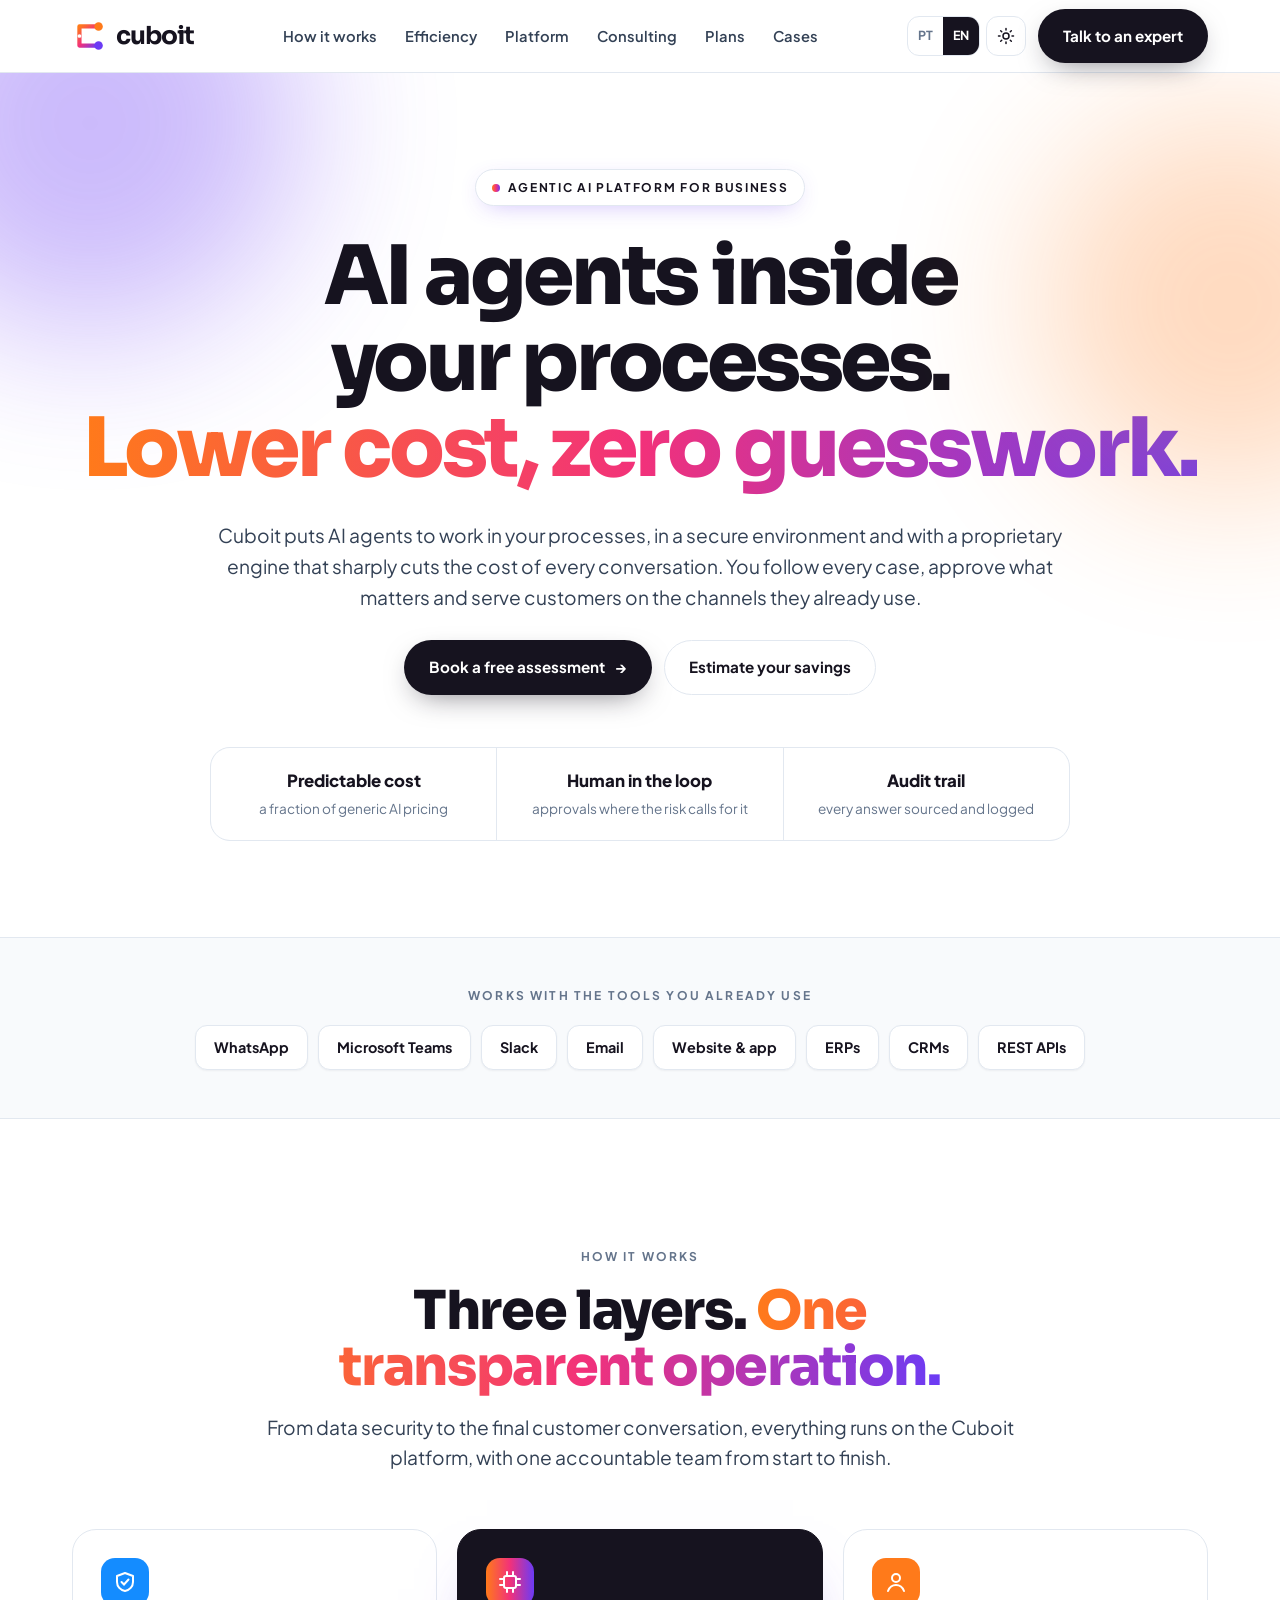
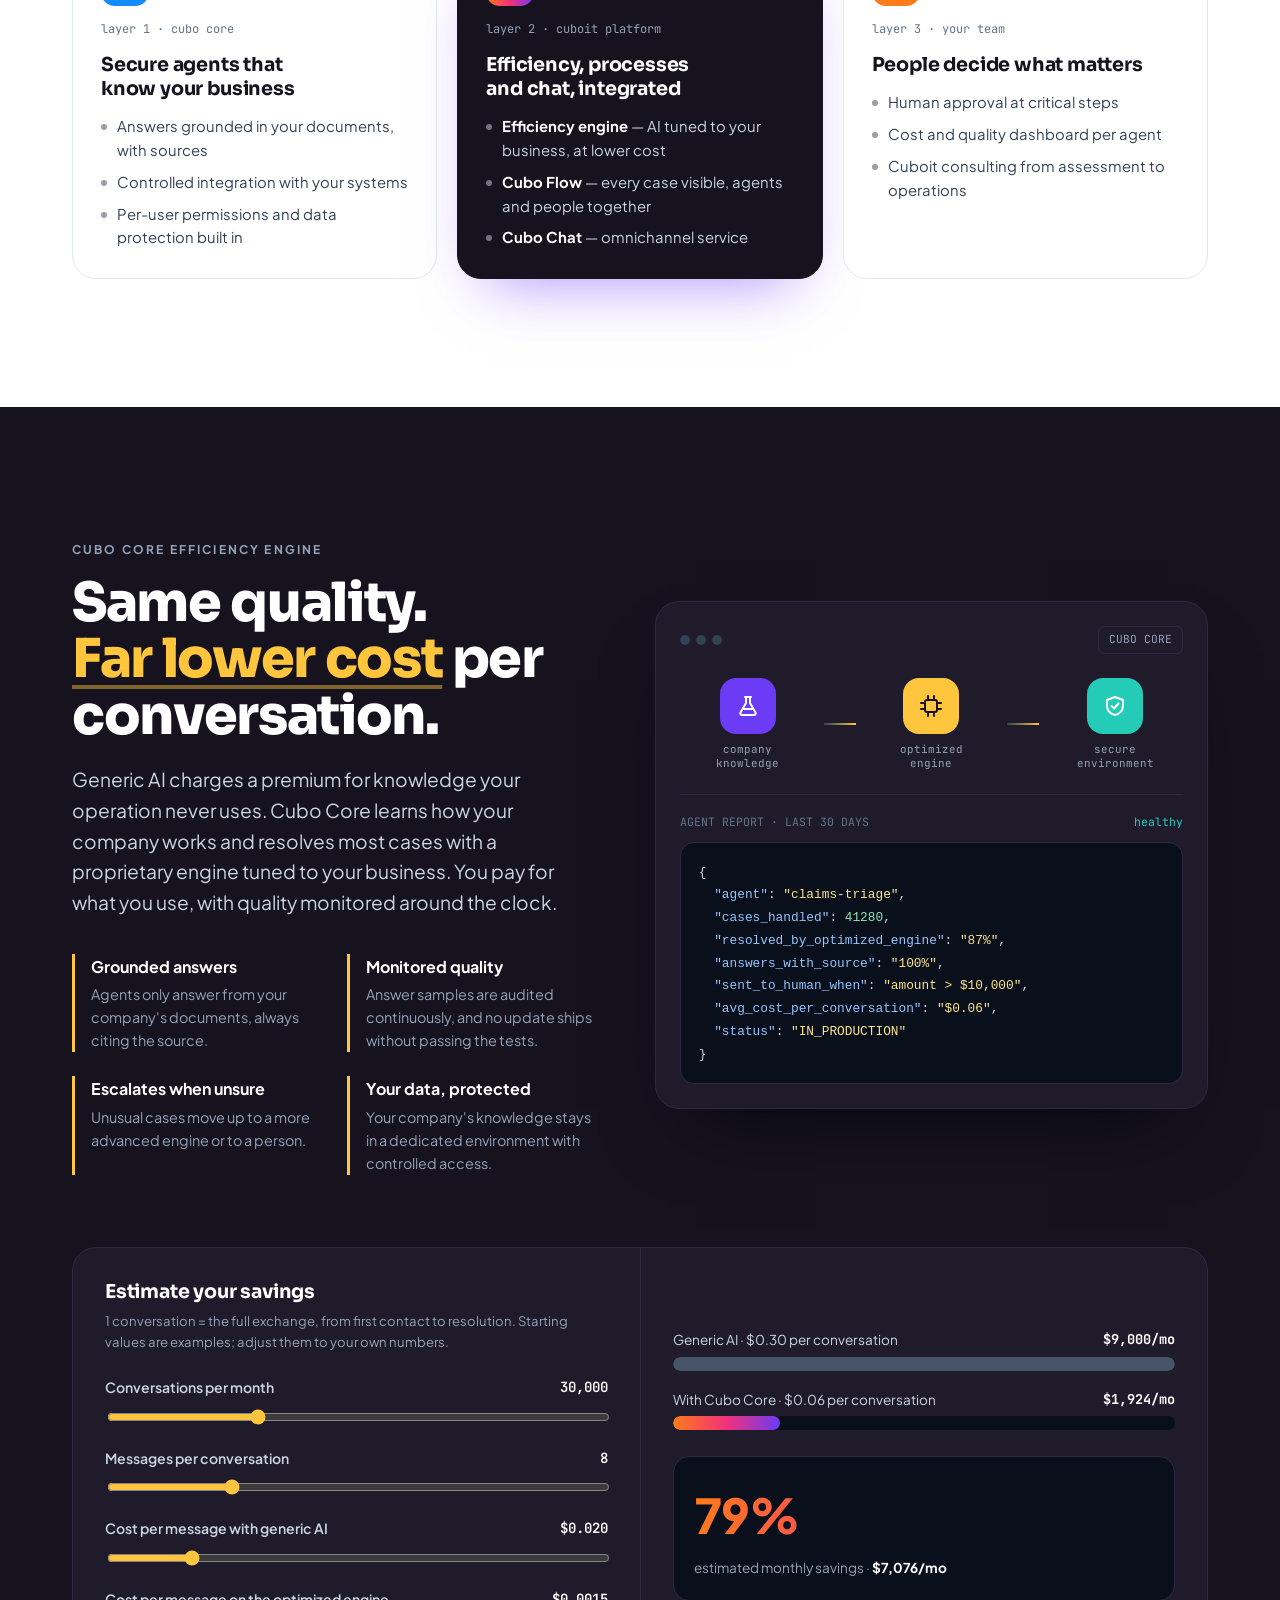
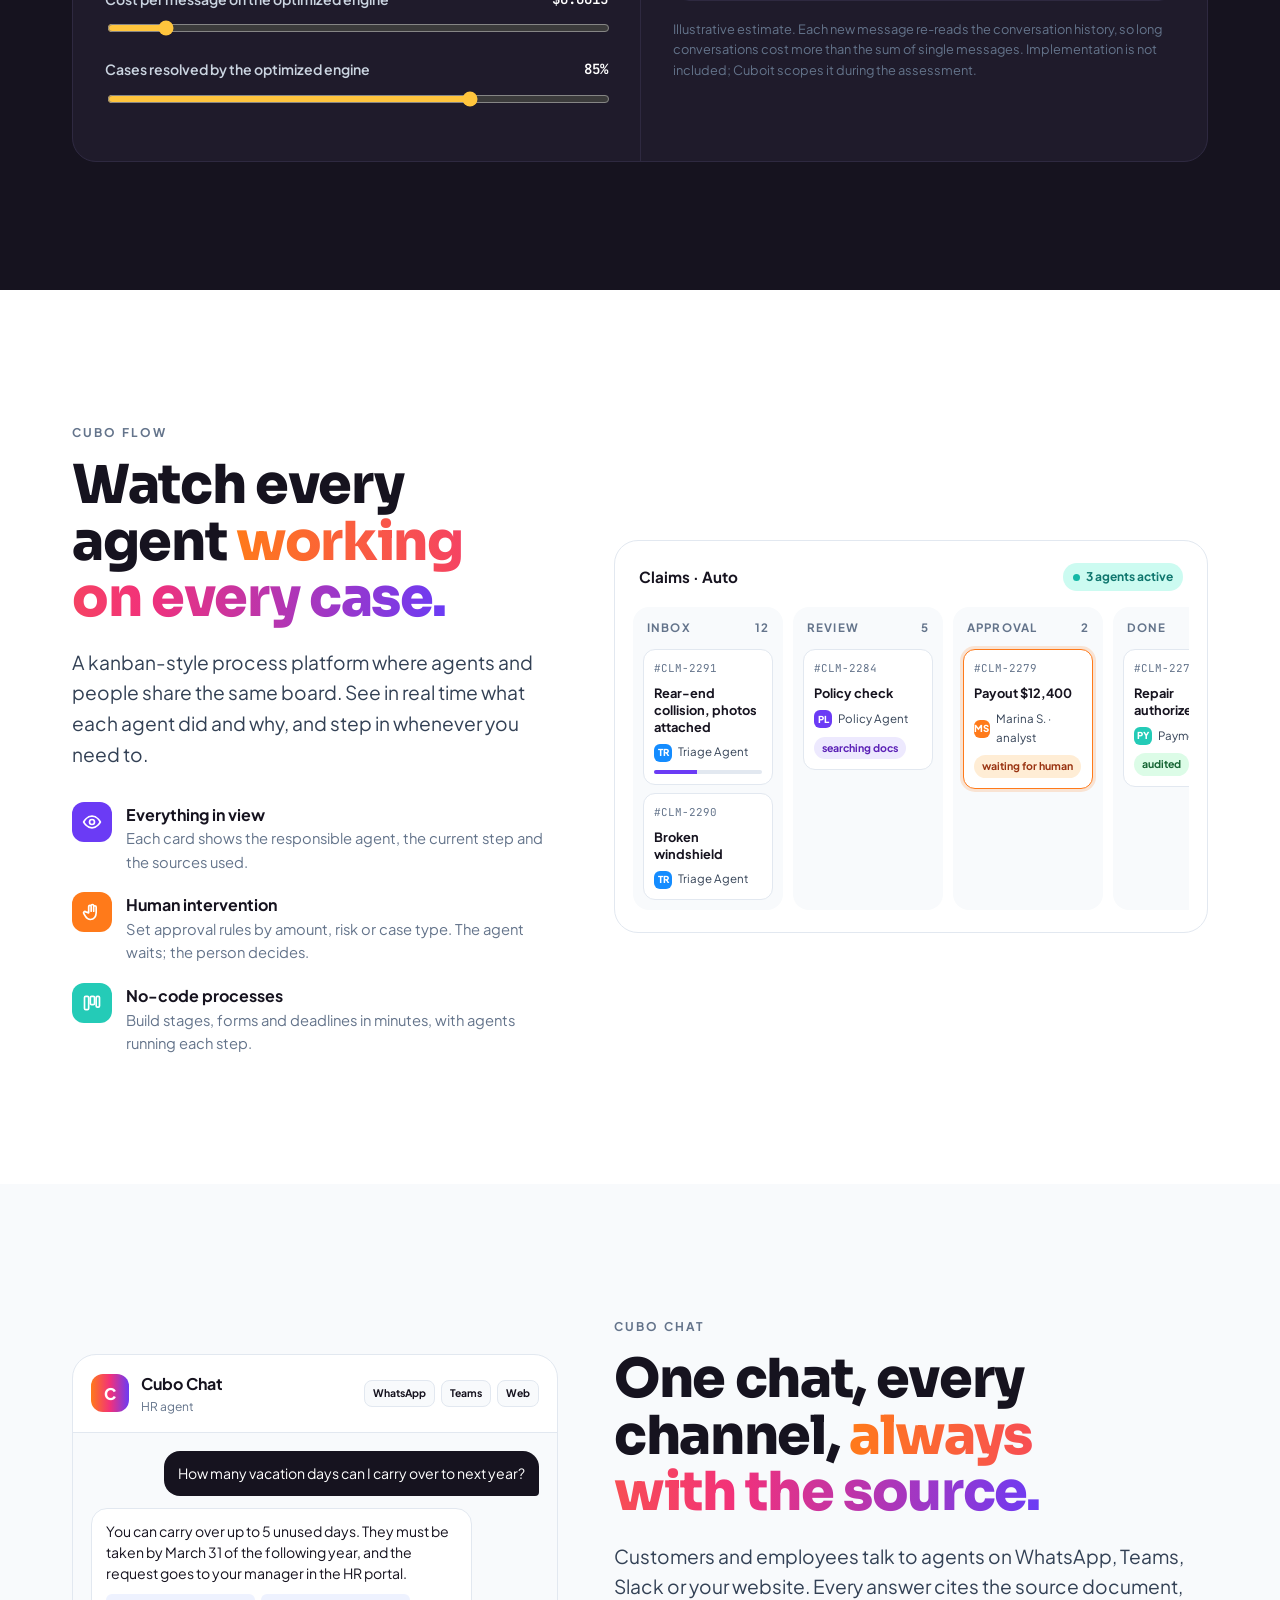
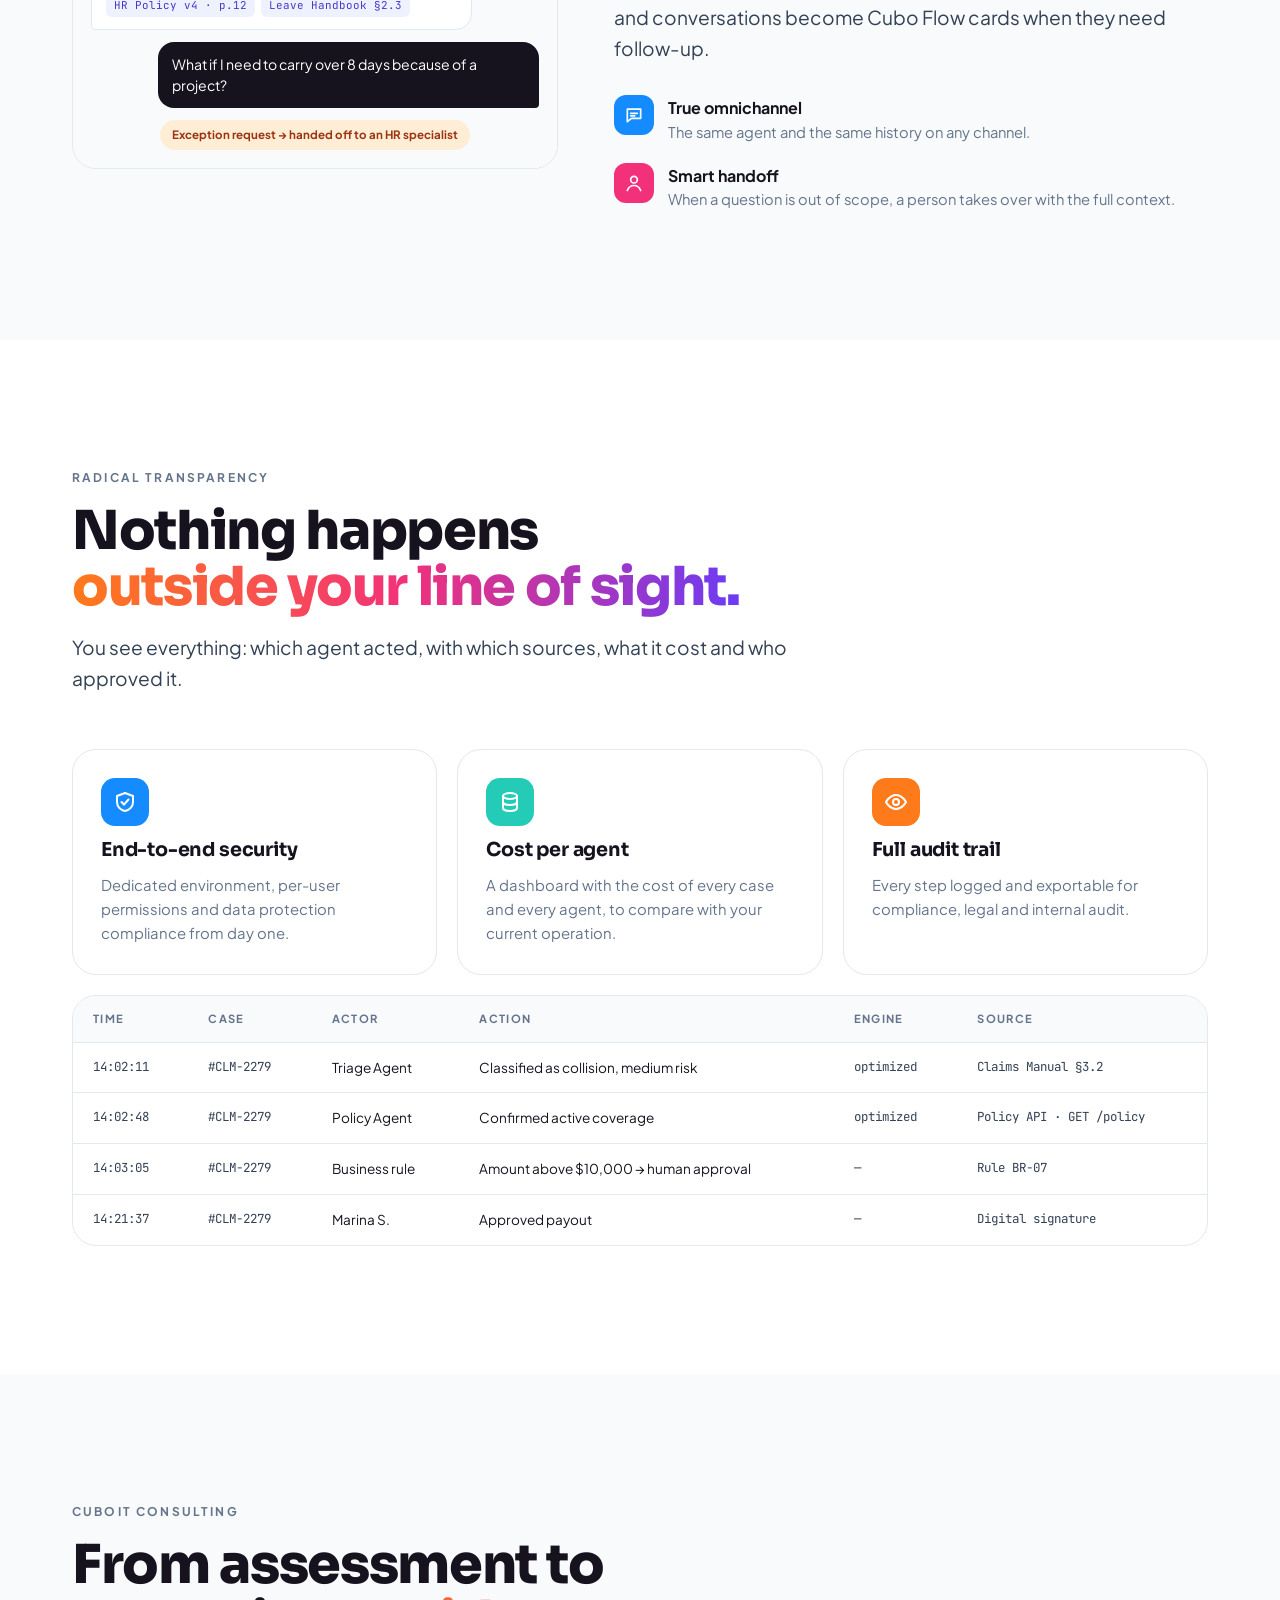
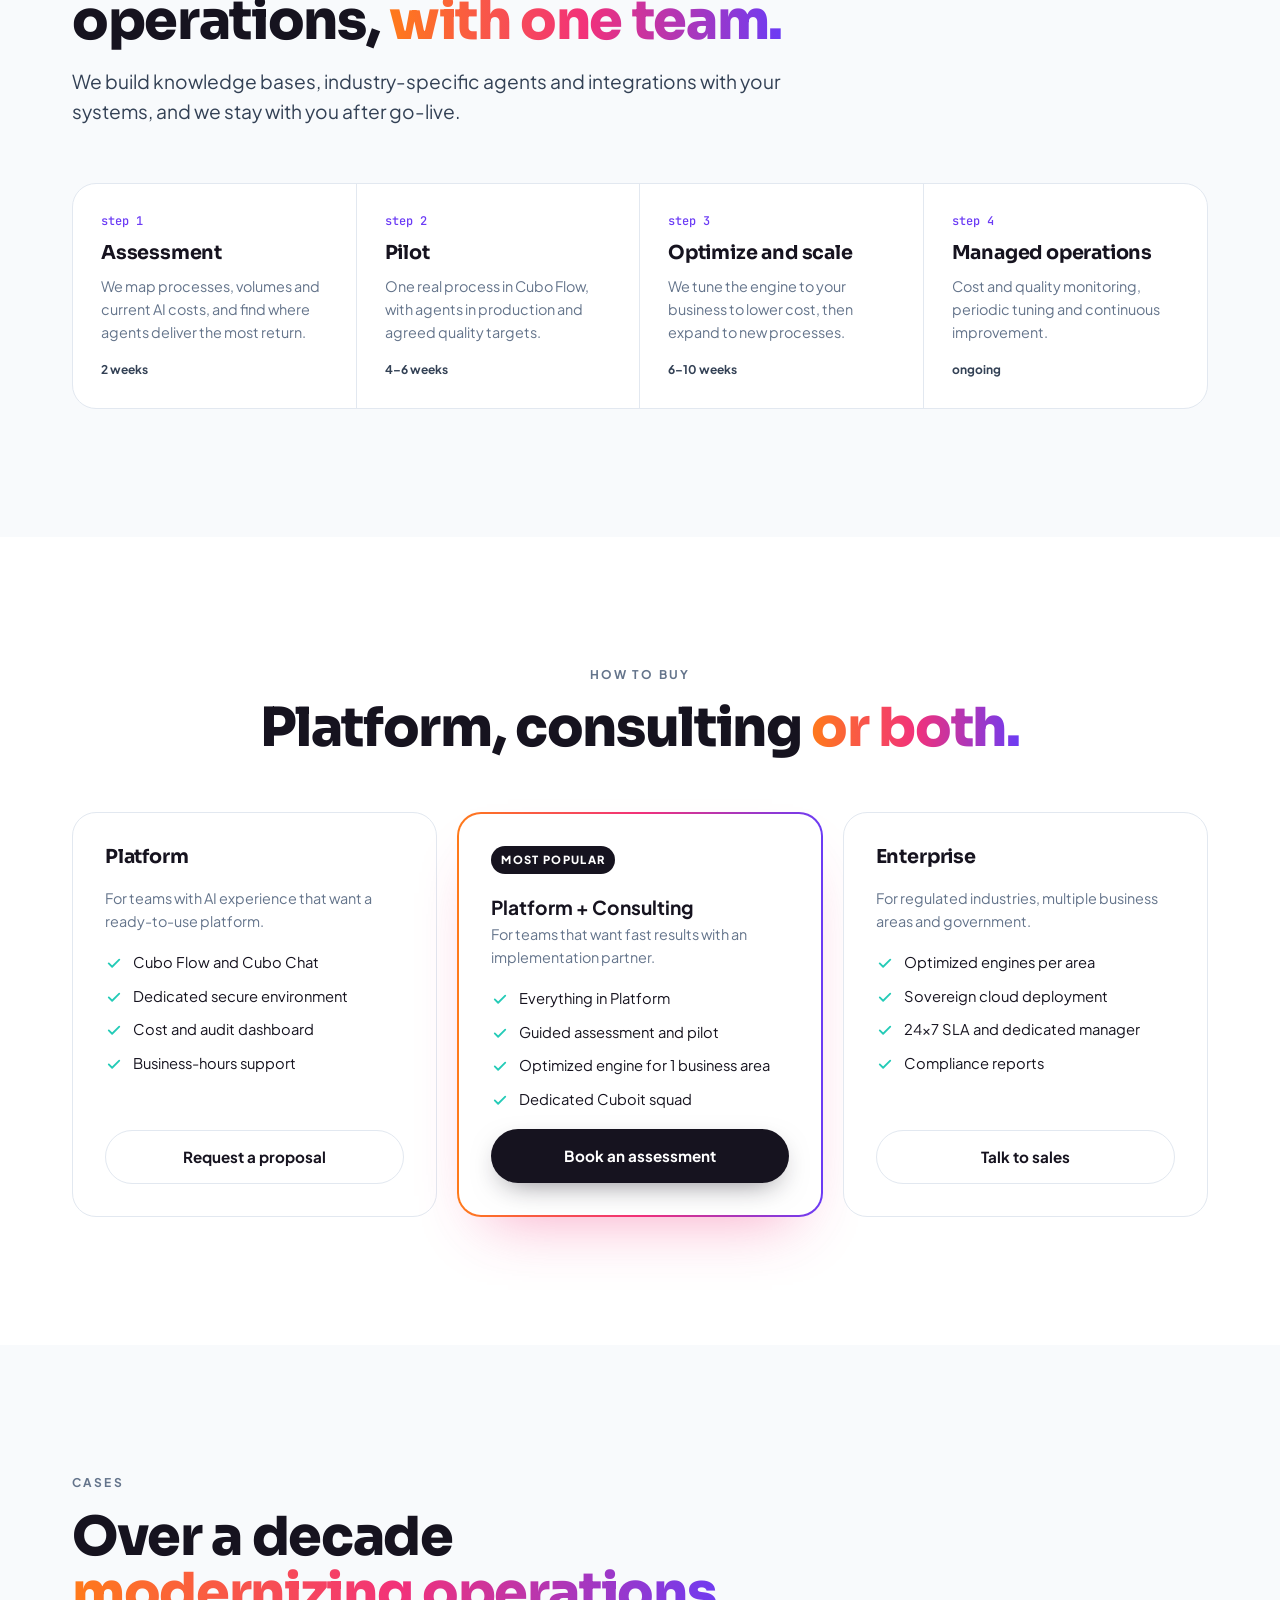
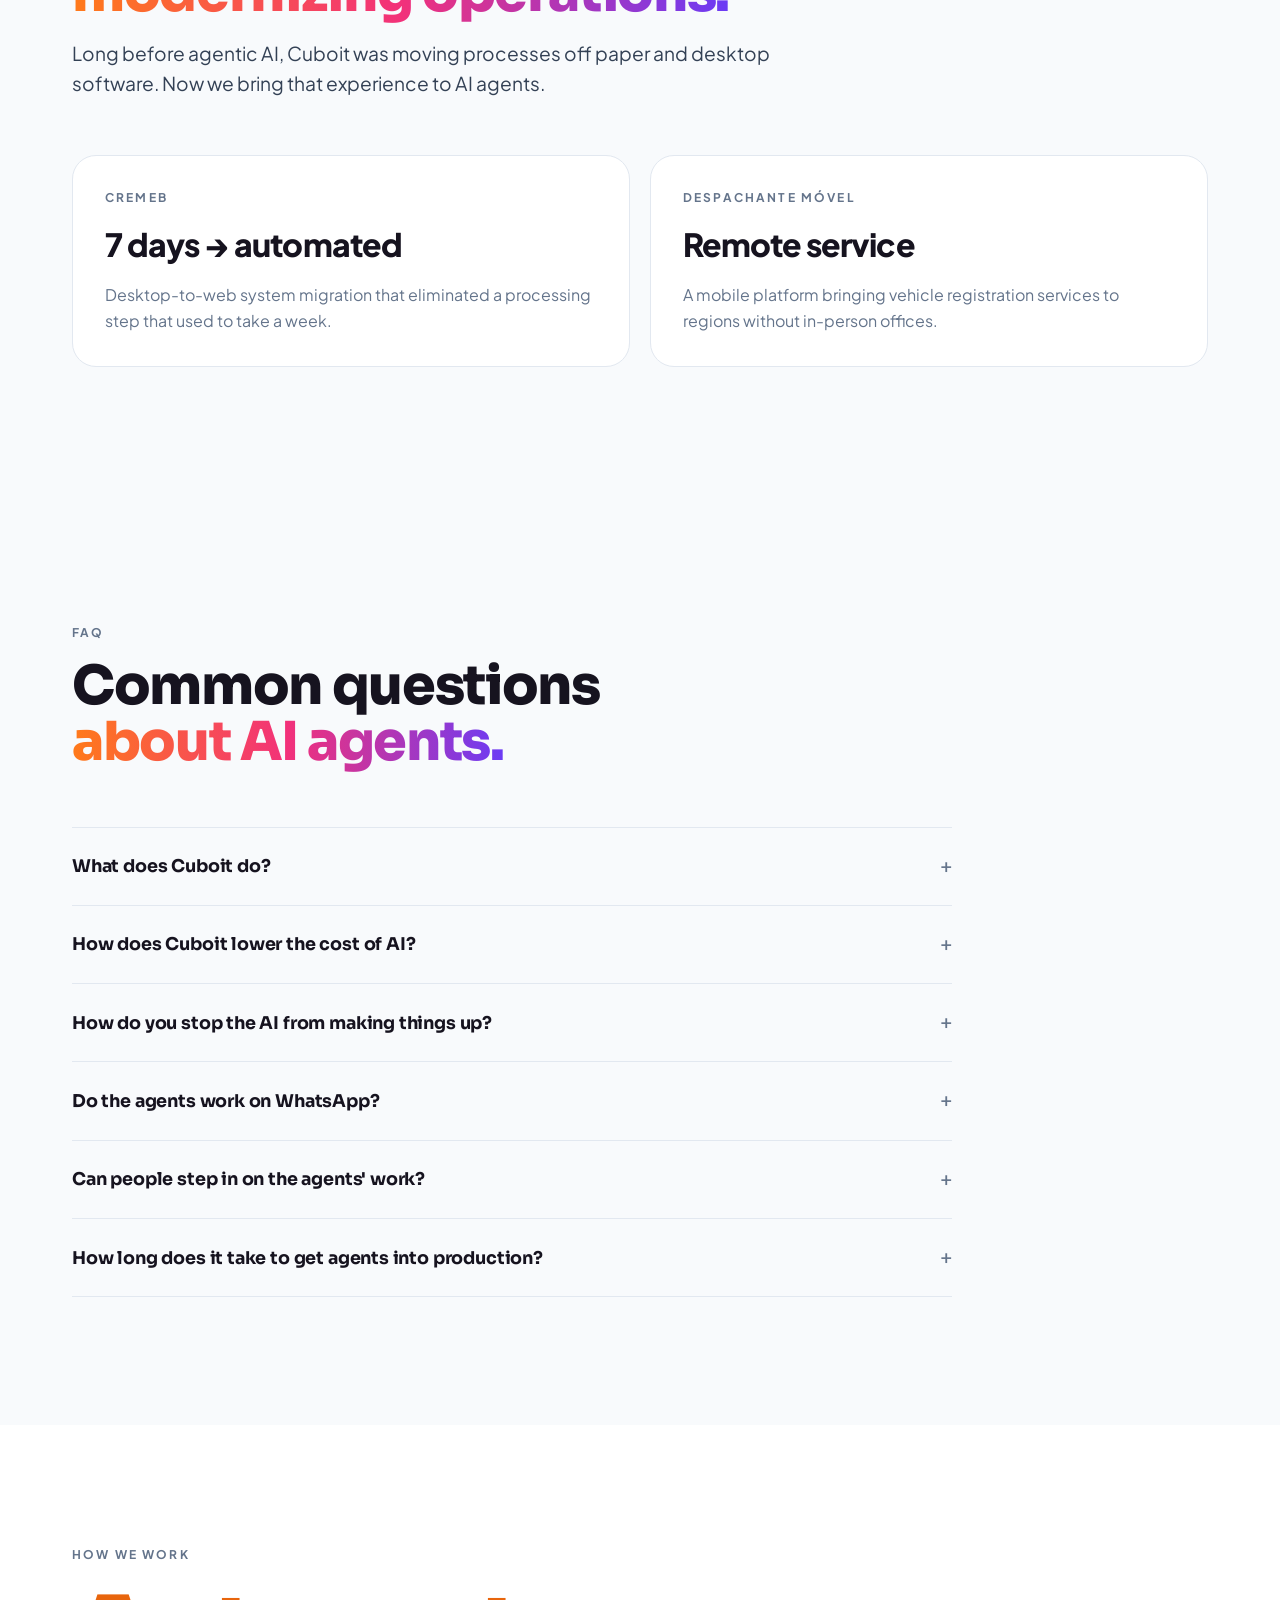
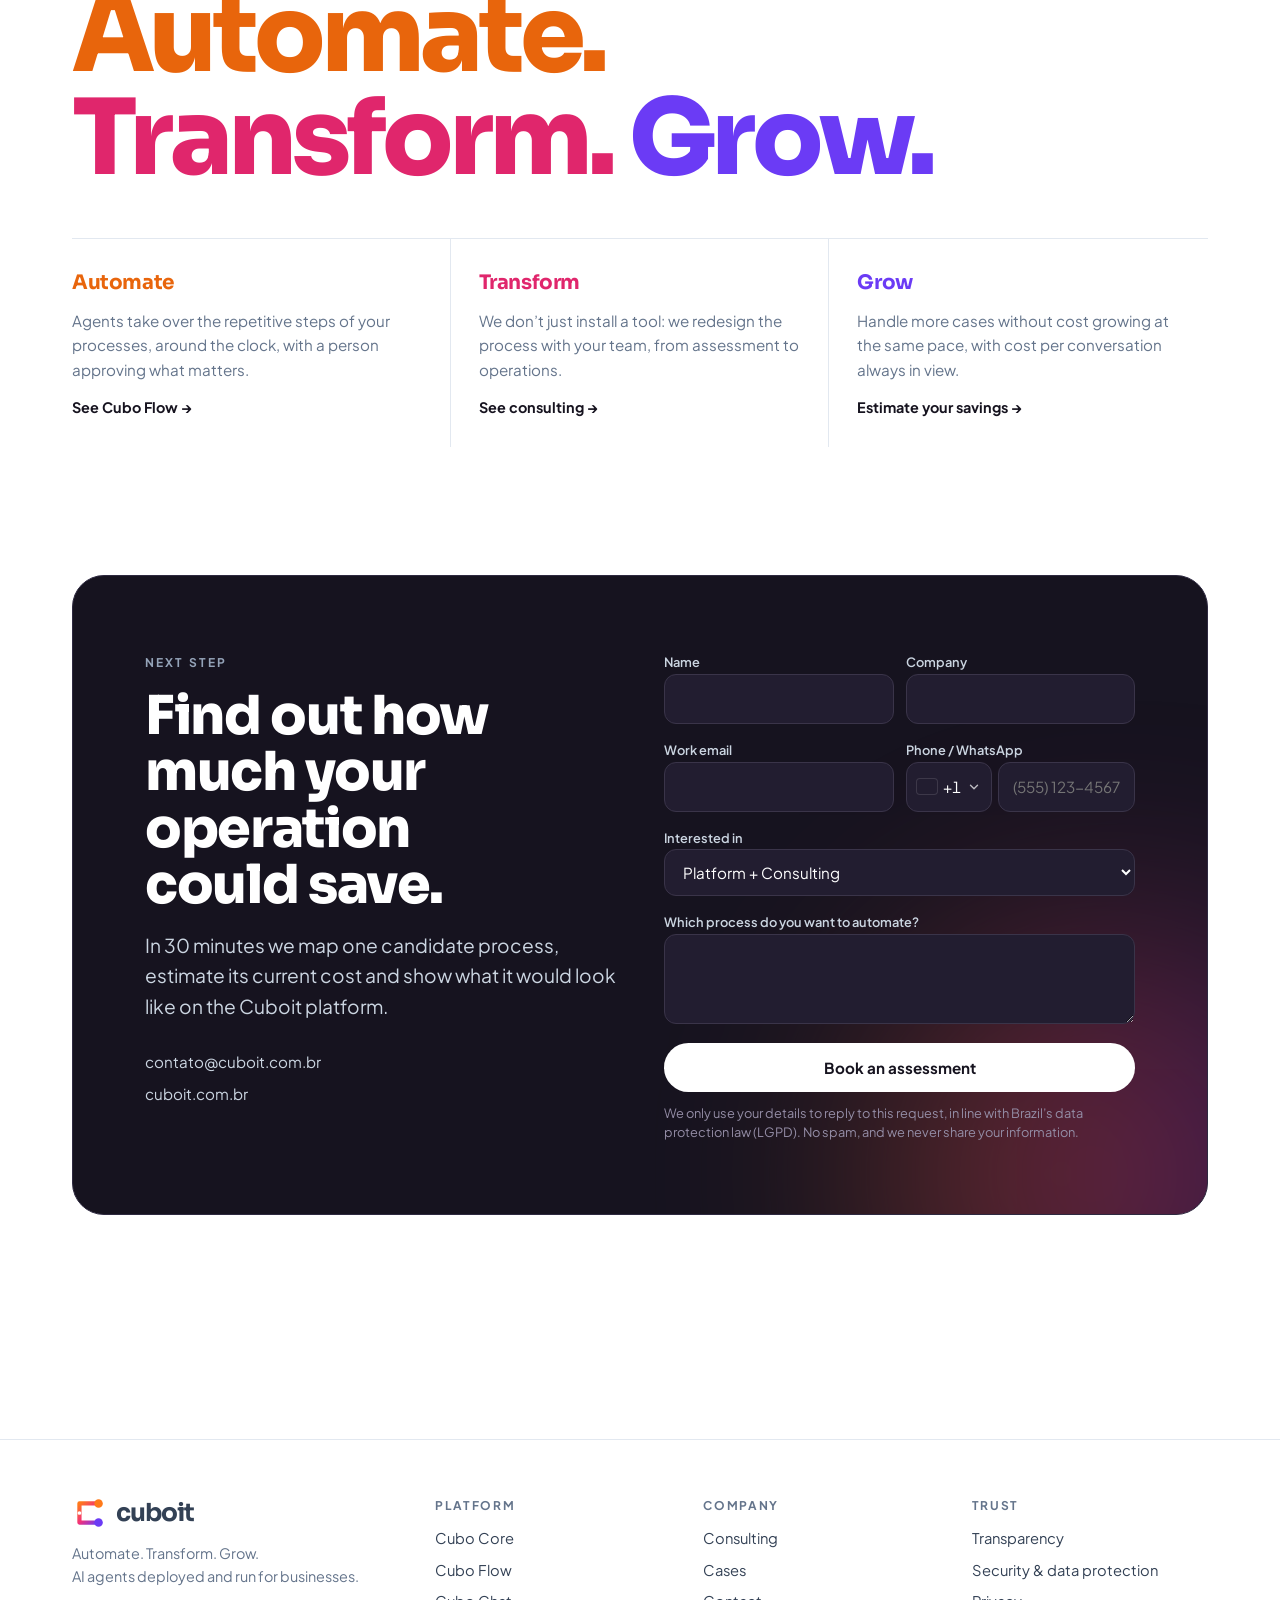
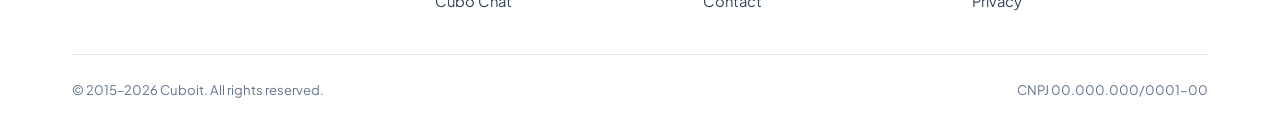
==== commit bcd3ab7c: "Corrige a responsividade no celular - Grades com minmax(0,…): o painel de código e o quadro kanban d" ====
--- a/en/index.html
+++ b/en/index.html
@@ -167,7 +167,7 @@
 <link rel="preconnect" href="https://fonts.googleapis.com">
 <link rel="preconnect" href="https://fonts.gstatic.com" crossorigin>
 <link rel="stylesheet" href="https://fonts.googleapis.com/css2?family=Sora:wght@600;700;800&family=Plus+Jakarta+Sans:wght@400;500;600;700;800&family=JetBrains+Mono:wght@400;500&display=swap">
-<link rel="stylesheet" href="../css/style.css">
+<link rel="stylesheet" href="../css/style.css?v=202609281819">
 </head>
 <body>
 
@@ -418,10 +418,10 @@
           <table>
             <thead><tr><th>Time</th><th>Case</th><th>Actor</th><th>Action</th><th>Engine</th><th>Source</th></tr></thead>
             <tbody>
-              <tr><td class="mono">14:02:11</td><td class="mono">#CLM-2279</td><td>Triage Agent</td><td>Classified as collision, medium risk</td><td class="mono">optimized</td><td class="mono">Claims Manual §3.2</td></tr>
-              <tr><td class="mono">14:02:48</td><td class="mono">#CLM-2279</td><td>Policy Agent</td><td>Confirmed active coverage</td><td class="mono">optimized</td><td class="mono">Policy API · GET /policy</td></tr>
-              <tr><td class="mono">14:03:05</td><td class="mono">#CLM-2279</td><td>Business rule</td><td>Amount above $10,000 → human approval</td><td class="mono">—</td><td class="mono">Rule BR-07</td></tr>
-              <tr><td class="mono">14:21:37</td><td class="mono">#CLM-2279</td><td>Marina S.</td><td>Approved payout</td><td class="mono">—</td><td class="mono">Digital signature</td></tr>
+              <tr><td data-label="Time" class="mono">14:02:11</td><td data-label="Case" class="mono">#CLM-2279</td><td data-label="Actor">Triage Agent</td><td data-label="Action">Classified as collision, medium risk</td><td data-label="Engine" class="mono">optimized</td><td data-label="Source" class="mono">Claims Manual §3.2</td></tr>
+              <tr><td data-label="Time" class="mono">14:02:48</td><td data-label="Case" class="mono">#CLM-2279</td><td data-label="Actor">Policy Agent</td><td data-label="Action">Confirmed active coverage</td><td data-label="Engine" class="mono">optimized</td><td data-label="Source" class="mono">Policy API · GET /policy</td></tr>
+              <tr><td data-label="Time" class="mono">14:03:05</td><td data-label="Case" class="mono">#CLM-2279</td><td data-label="Actor">Business rule</td><td data-label="Action">Amount above $10,000 → human approval</td><td data-label="Engine" class="mono">—</td><td data-label="Source" class="mono">Rule BR-07</td></tr>
+              <tr><td data-label="Time" class="mono">14:21:37</td><td data-label="Case" class="mono">#CLM-2279</td><td data-label="Actor">Marina S.</td><td data-label="Action">Approved payout</td><td data-label="Engine" class="mono">—</td><td data-label="Source" class="mono">Digital signature</td></tr>
             </tbody>
           </table>
         </div>
@@ -545,8 +545,9 @@
           <span>cuboit.com.br</span>
         </div>
       </div>
-      <form id="leadForm" novalidate data-endpoint="../enviar.php">
-        <div hidden><label>Leave this field empty <input name="website" tabindex="-1" autocomplete="off"></label></div>
+      <form id="leadForm" novalidate data-endpoint="">
+        <input type="hidden" name="_subject" value="New assessment request — Cuboit website (EN)">
+        <div hidden><label>Leave this field empty <input name="_gotcha" tabindex="-1" autocomplete="off"></label></div>
         <div class="row">
           <div><label for="nome">Name</label><input id="nome" name="nome" required autocomplete="name"></div>
           <div><label for="empresa">Company</label><input id="empresa" name="empresa" required autocomplete="organization"></div>
@@ -595,6 +596,6 @@
   </div>
 </footer>
 
-<script src="../js/main.js"></script>
+<script src="../js/main.js?v=202609281819"></script>
 </body>
 </html>
--- a/css/style.css
+++ b/css/style.css
@@ -89,7 +89,7 @@
 .hero-stats div{background:var(--surface);padding:20px 16px;text-align:center}
 .hero-stats b{display:block;font-size:1.05rem;font-weight:800}
 .hero-stats span{font-size:.85rem;color:var(--muted)}
-@media (max-width:640px){.hero-stats{grid-template-columns:1fr}}
+@media (max-width:640px){.hero-stats{grid-template-columns:minmax(0,1fr)}}
 
 /* LOGOS */
 .compat{padding-block:48px;border-block:1px solid var(--line);background:var(--bg-soft)}
@@ -111,14 +111,14 @@
 .tile{width:48px;height:48px;border-radius:14px;display:grid;place-items:center;color:#fff}
 .tile svg{width:24px;height:24px}
 .t-blue{background:var(--blue)} .t-teal{background:var(--teal)} .t-orange{background:var(--orange)} .t-violet{background:var(--violet)} .t-pink{background:var(--pink)} .t-grad{background:var(--grad)}
-@media (max-width:900px){.how{grid-template-columns:1fr}}
+@media (max-width:900px){.how{grid-template-columns:minmax(0,1fr)}}
 
 /* ENGINE (dark) */
 .dark{background:var(--navy);color:#E2E8F0}
 .dark .eyebrow{color:#94A3B8}
 .dark h2{color:#fff}
 .dark .lead{color:#CBD5E1}
-.engine{display:grid;grid-template-columns:1fr 1.05fr;gap:56px;align-items:center}
+.engine{display:grid;grid-template-columns:minmax(0,1fr) minmax(0,1.05fr);gap:56px;align-items:center}
 .yellow{color:var(--yellow);text-decoration:underline;text-decoration-thickness:4px;text-underline-offset:8px;text-decoration-color:rgba(255,197,61,.45)}
 .guard{display:grid;grid-template-columns:repeat(2,minmax(0,1fr));gap:24px;margin-top:36px}
 .guard div{border-left:3px solid var(--yellow);padding-left:16px}
@@ -138,11 +138,11 @@
 .console .k{color:#93C5FD}.console .s{color:#FDE68A}.console .n{color:#86EFAC}
 .console-label{display:flex;justify-content:space-between;font-family:var(--mono);font-size:.72rem;color:#64748B;margin-bottom:10px;border-top:1px solid var(--navy-line);padding-top:18px}
 .console-label em{font-style:normal;color:var(--teal)}
-@media (max-width:980px){.engine{grid-template-columns:1fr}}
-@media (max-width:520px){.guard{grid-template-columns:1fr}.pipeline{grid-template-columns:1fr;justify-items:center}.link{width:2px;height:20px;background:linear-gradient(180deg,#334155,var(--yellow),#334155)}}
+@media (max-width:980px){.engine{grid-template-columns:minmax(0,1fr)}}
+@media (max-width:520px){.guard{grid-template-columns:minmax(0,1fr)}.pipeline{grid-template-columns:minmax(0,1fr);justify-items:center}.link{width:2px;height:20px;background:linear-gradient(180deg,#334155,var(--yellow),#334155)}}
 
 /* CALC */
-.calc{margin-top:72px;display:grid;grid-template-columns:1fr 1fr;gap:1px;background:var(--navy-line);border:1px solid var(--navy-line);border-radius:24px;overflow:hidden}
+.calc{margin-top:72px;display:grid;grid-template-columns:minmax(0,1fr) minmax(0,1fr);gap:1px;background:var(--navy-line);border:1px solid var(--navy-line);border-radius:24px;overflow:hidden}
 .calc>div{background:var(--navy-2);padding:32px}
 .calc h3{color:#fff;margin-bottom:6px}
 .calc .note{font-size:.82rem;color:#94A3B8;margin-bottom:24px}
@@ -160,12 +160,12 @@
 .saving{margin-top:8px;padding:20px;border-radius:16px;background:#0A0F1C;border:1px solid var(--navy-line)}
 .saving b{display:block;font-size:clamp(2.2rem,4vw,3rem);font-weight:800;letter-spacing:-.03em;font-variant-numeric:tabular-nums}
 .saving span{font-size:.85rem;color:#94A3B8}
-@media (max-width:880px){.calc{grid-template-columns:1fr}}
+@media (max-width:880px){.calc{grid-template-columns:minmax(0,1fr)}}
 
 /* FLOW (kanban) */
-.split{display:grid;grid-template-columns:.9fr 1.1fr;gap:56px;align-items:center}
+.split{display:grid;grid-template-columns:minmax(0,.9fr) minmax(0,1.1fr);gap:56px;align-items:center}
 .feat-list{display:grid;gap:18px;margin-top:32px}
-.feat{display:grid;grid-template-columns:auto 1fr;gap:14px;align-items:start}
+.feat{display:grid;grid-template-columns:auto minmax(0,1fr);gap:14px;align-items:start}
 .feat .tile{width:40px;height:40px;border-radius:12px}
 .feat .tile svg{width:20px;height:20px}
 .feat b{display:block}
@@ -192,7 +192,7 @@
 .prog{height:4px;background:var(--line);border-radius:4px;overflow:hidden}
 .prog i{display:block;height:100%;background:var(--violet);width:40%;animation:load 3s ease-in-out infinite alternate}
 @keyframes load{to{width:88%}}
-@media (max-width:980px){.split{grid-template-columns:1fr}}
+@media (max-width:980px){.split{grid-template-columns:minmax(0,1fr)}}
 
 /* CHAT */
 .chat{background:var(--surface);border:1px solid var(--line);border-radius:24px;overflow:hidden;box-shadow:0 40px 80px -40px var(--shadow);max-width:520px;width:100%;justify-self:center}
@@ -220,7 +220,7 @@
 .audit tr:last-child td{border-bottom:0}
 .audit .mono{font-family:var(--mono);font-size:.78rem;color:var(--ink-2);white-space:nowrap}
 .audit-scroll{overflow-x:auto}
-@media (max-width:900px){.trust{grid-template-columns:1fr}}
+@media (max-width:900px){.trust{grid-template-columns:minmax(0,1fr)}}
 
 /* CONSULTING */
 .steps{display:grid;grid-template-columns:repeat(4,minmax(0,1fr));gap:0;border:1px solid var(--line);border-radius:24px;overflow:hidden;background:var(--surface)}
@@ -229,8 +229,8 @@
 .step .n{font-family:var(--mono);font-size:.75rem;color:var(--violet);font-weight:500}
 .step p{font-size:.9rem;color:var(--muted)}
 .step .dur{font-size:.75rem;font-weight:700;color:var(--ink-2);margin-top:6px}
-@media (max-width:900px){.steps{grid-template-columns:1fr 1fr}.step:nth-child(2){border-right:0}.step:nth-child(-n+2){border-bottom:1px solid var(--line)}}
-@media (max-width:560px){.steps{grid-template-columns:1fr}.step{border-right:0;border-bottom:1px solid var(--line)}.step:last-child{border-bottom:0}}
+@media (max-width:900px){.steps{grid-template-columns:minmax(0,1fr) minmax(0,1fr)}.step:nth-child(2){border-right:0}.step:nth-child(-n+2){border-bottom:1px solid var(--line)}}
+@media (max-width:560px){.steps{grid-template-columns:minmax(0,1fr)}.step{border-right:0;border-bottom:1px solid var(--line)}.step:last-child{border-bottom:0}}
 
 /* PLANS */
 .plans{display:grid;grid-template-columns:repeat(3,minmax(0,1fr));gap:20px;align-items:stretch}
@@ -242,17 +242,17 @@
 .plan.hl{background:linear-gradient(var(--surface),var(--surface)) padding-box,var(--grad) border-box;border:2px solid transparent;box-shadow:0 30px 60px -30px rgba(242,49,122,.45)}
 .plan .btn{justify-content:center}
 .plan .flag{justify-self:start;font-size:.7rem;font-weight:800;letter-spacing:.12em;text-transform:uppercase;padding:5px 10px;border-radius:99px;background:var(--panel);color:#fff}
-@media (max-width:900px){.plans{grid-template-columns:1fr}}
+@media (max-width:900px){.plans{grid-template-columns:minmax(0,1fr)}}
 
 /* CASES */
 .cases{display:grid;grid-template-columns:repeat(2,minmax(0,1fr));gap:20px}
 .case{background:var(--surface);border:1px solid var(--line);border-radius:24px;padding:32px;display:grid;gap:12px}
 .case .metric{font-size:2rem;font-weight:800;letter-spacing:-.03em}
 .case p{color:var(--muted)}
-@media (max-width:800px){.cases{grid-template-columns:1fr}}
+@media (max-width:800px){.cases{grid-template-columns:minmax(0,1fr)}}
 
 /* CTA */
-.final{background:var(--panel);color:#fff;border:1px solid var(--navy-line);border-radius:32px;padding:clamp(32px,6vw,72px);display:grid;grid-template-columns:1fr 1fr;gap:48px;position:relative;overflow:hidden}
+.final{background:var(--panel);color:#fff;border:1px solid var(--navy-line);border-radius:32px;padding:clamp(32px,6vw,72px);display:grid;grid-template-columns:minmax(0,1fr) minmax(0,1fr);gap:48px;position:relative;overflow:hidden}
 .final::after{content:"";position:absolute;width:480px;height:480px;border-radius:50%;background:var(--grad);filter:blur(120px);opacity:.35;right:-160px;bottom:-200px;pointer-events:none}
 .final h2{color:#fff}
 .final .lead{color:#CBD5E1;margin-top:16px}
@@ -260,25 +260,25 @@
 .final label{font-size:.8rem;font-weight:600;color:#CBD5E1}
 .final input,.final select,.final textarea{width:100%;font:inherit;font-size:.95rem;padding:12px 14px;border-radius:12px;border:1px solid #3A3449;background:#221D30;color:#fff}
 .final textarea{min-height:90px;resize:vertical}
-.final .row{display:grid;grid-template-columns:1fr 1fr;gap:12px}
+.final .row{display:grid;grid-template-columns:minmax(0,1fr) minmax(0,1fr);gap:12px}
 .final .ok{display:none;padding:12px 14px;border-radius:12px;background:#134E4A;color:#CCFBF1;font-size:.9rem}
 .final .ok.show{display:block}
 .final .err{display:none;padding:12px 14px;border-radius:12px;background:#4C1D24;color:#FECDD3;font-size:.9rem}
 .final .err.show{display:block}
 .final button[disabled]{opacity:.6;cursor:wait}
 .contact-list{margin-top:28px;display:grid;gap:8px;color:#CBD5E1;font-size:.95rem;position:relative;z-index:1}
-@media (max-width:900px){.final{grid-template-columns:1fr}}
-@media (max-width:520px){.final .row{grid-template-columns:1fr}}
+@media (max-width:900px){.final{grid-template-columns:minmax(0,1fr)}}
+@media (max-width:520px){.final .row{grid-template-columns:minmax(0,1fr)}}
 
 footer{padding-block:56px 40px;border-top:1px solid var(--line);margin-top:96px}
-.foot{display:grid;grid-template-columns:1.4fr repeat(3,1fr);gap:32px}
+.foot{display:grid;grid-template-columns:minmax(0,1.4fr) repeat(3,minmax(0,1fr));gap:32px}
 .foot h5{margin:0 0 12px;font-size:.75rem;letter-spacing:.14em;text-transform:uppercase;color:var(--muted)}
 .foot ul{list-style:none;margin:0;padding:0;display:grid;gap:8px;font-size:.92rem}
 .foot a{text-decoration:none;color:var(--ink-2)}
 .foot a:hover{color:var(--ink)}
 .foot p{color:var(--muted);font-size:.9rem;margin-top:12px;max-width:36ch}
 .legal{display:flex;justify-content:space-between;flex-wrap:wrap;gap:12px;margin-top:40px;padding-top:24px;border-top:1px solid var(--line);font-size:.82rem;color:var(--muted)}
-@media (max-width:800px){.foot{grid-template-columns:1fr 1fr}}
+@media (max-width:800px){.foot{grid-template-columns:minmax(0,1fr) minmax(0,1fr)}}
 
 /* THEME + LANGUAGE */
 .tools{display:flex;align-items:center;gap:6px}
@@ -327,7 +327,7 @@
 .m-col>span{font-weight:700;font-size:.9rem;margin-top:4px}
 .m-col:hover>span{text-decoration:underline;text-underline-offset:4px}
 @media (max-width:820px){
-  .motto-cols{grid-template-columns:1fr}
+  .motto-cols{grid-template-columns:minmax(0,1fr)}
   .m-col,.m-col+.m-col{padding:22px 0;border-right:0;border-bottom:1px solid var(--line)}
   .m-col:last-child{border-bottom:0}
 }
@@ -343,3 +343,28 @@
 
 /* Âncoras não ficam escondidas atrás do menu fixo */
 section[id]{scroll-margin-top:72px}
+
+/* CELULAR — ajustes finos */
+.how-card li{display:block;position:relative;padding-left:16px}
+.how-card li::before{position:absolute;left:0;top:0;margin-top:9px}
+.chat-head{flex-wrap:wrap}
+@media (max-width:640px){
+  .pill-tag{font-size:.66rem;letter-spacing:.08em;text-align:center;line-height:1.4;padding:8px 14px}
+  .console{padding:16px;border-radius:20px}
+  .console pre{font-size:.68rem;padding:14px}
+  .console-label{font-size:.65rem;gap:8px}
+  .chat-head .channels{margin-left:0;width:100%}
+  .calc>div{padding:22px}
+  .final{border-radius:24px}
+  footer{margin-top:48px}
+  /* tabela de auditoria vira uma pilha de cartões */
+  .audit{background:transparent;border:0;border-radius:0;overflow:visible}
+  .audit-scroll{overflow:visible}
+  .audit table{min-width:0}
+  .audit thead{display:none}
+  .audit table,.audit tbody,.audit tr,.audit td{display:block;width:100%}
+  .audit tr{background:var(--surface);border:1px solid var(--line);border-radius:16px;padding:10px 16px;margin-bottom:10px}
+  .audit td{display:grid;grid-template-columns:76px minmax(0,1fr);gap:12px;padding:6px 0;border:0}
+  .audit td::before{content:attr(data-label);font-family:var(--display);font-size:.68rem;font-weight:700;letter-spacing:.1em;text-transform:uppercase;color:var(--muted);padding-top:2px}
+  .audit .mono{white-space:normal}
+}
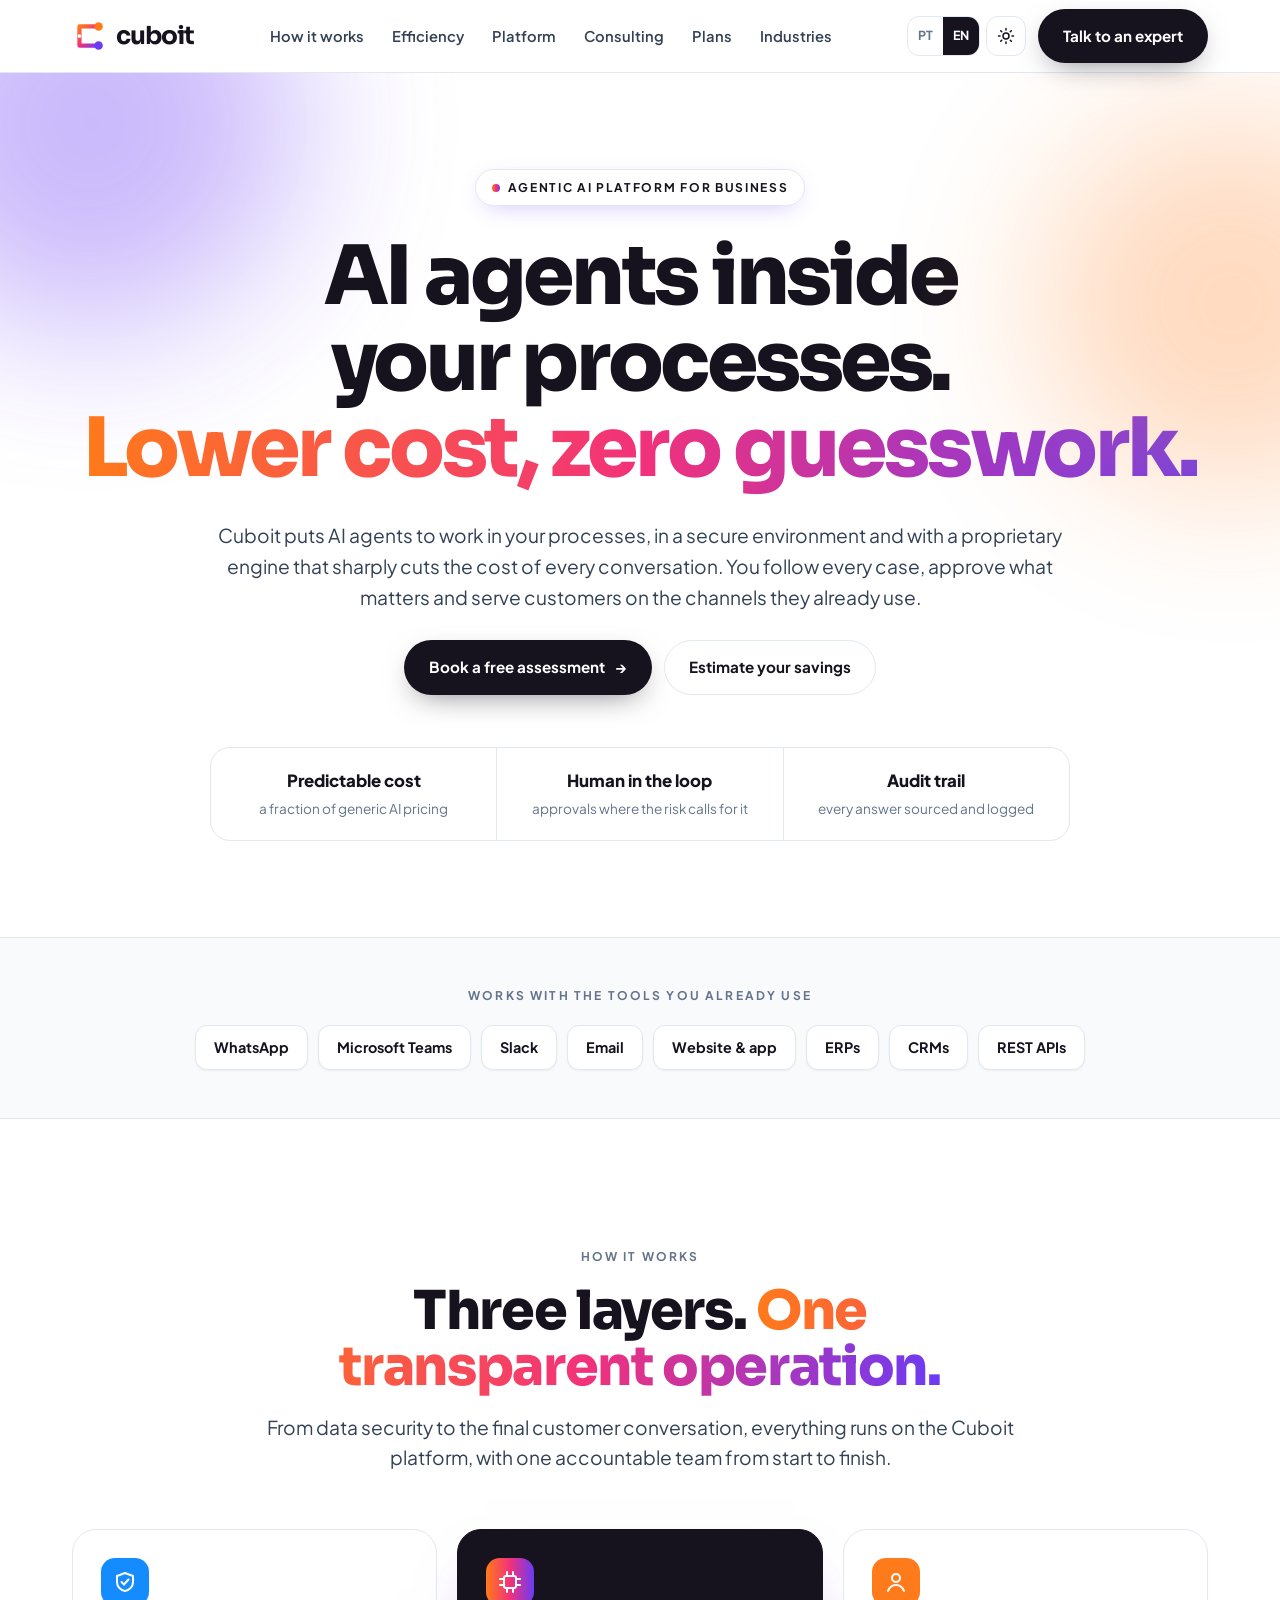
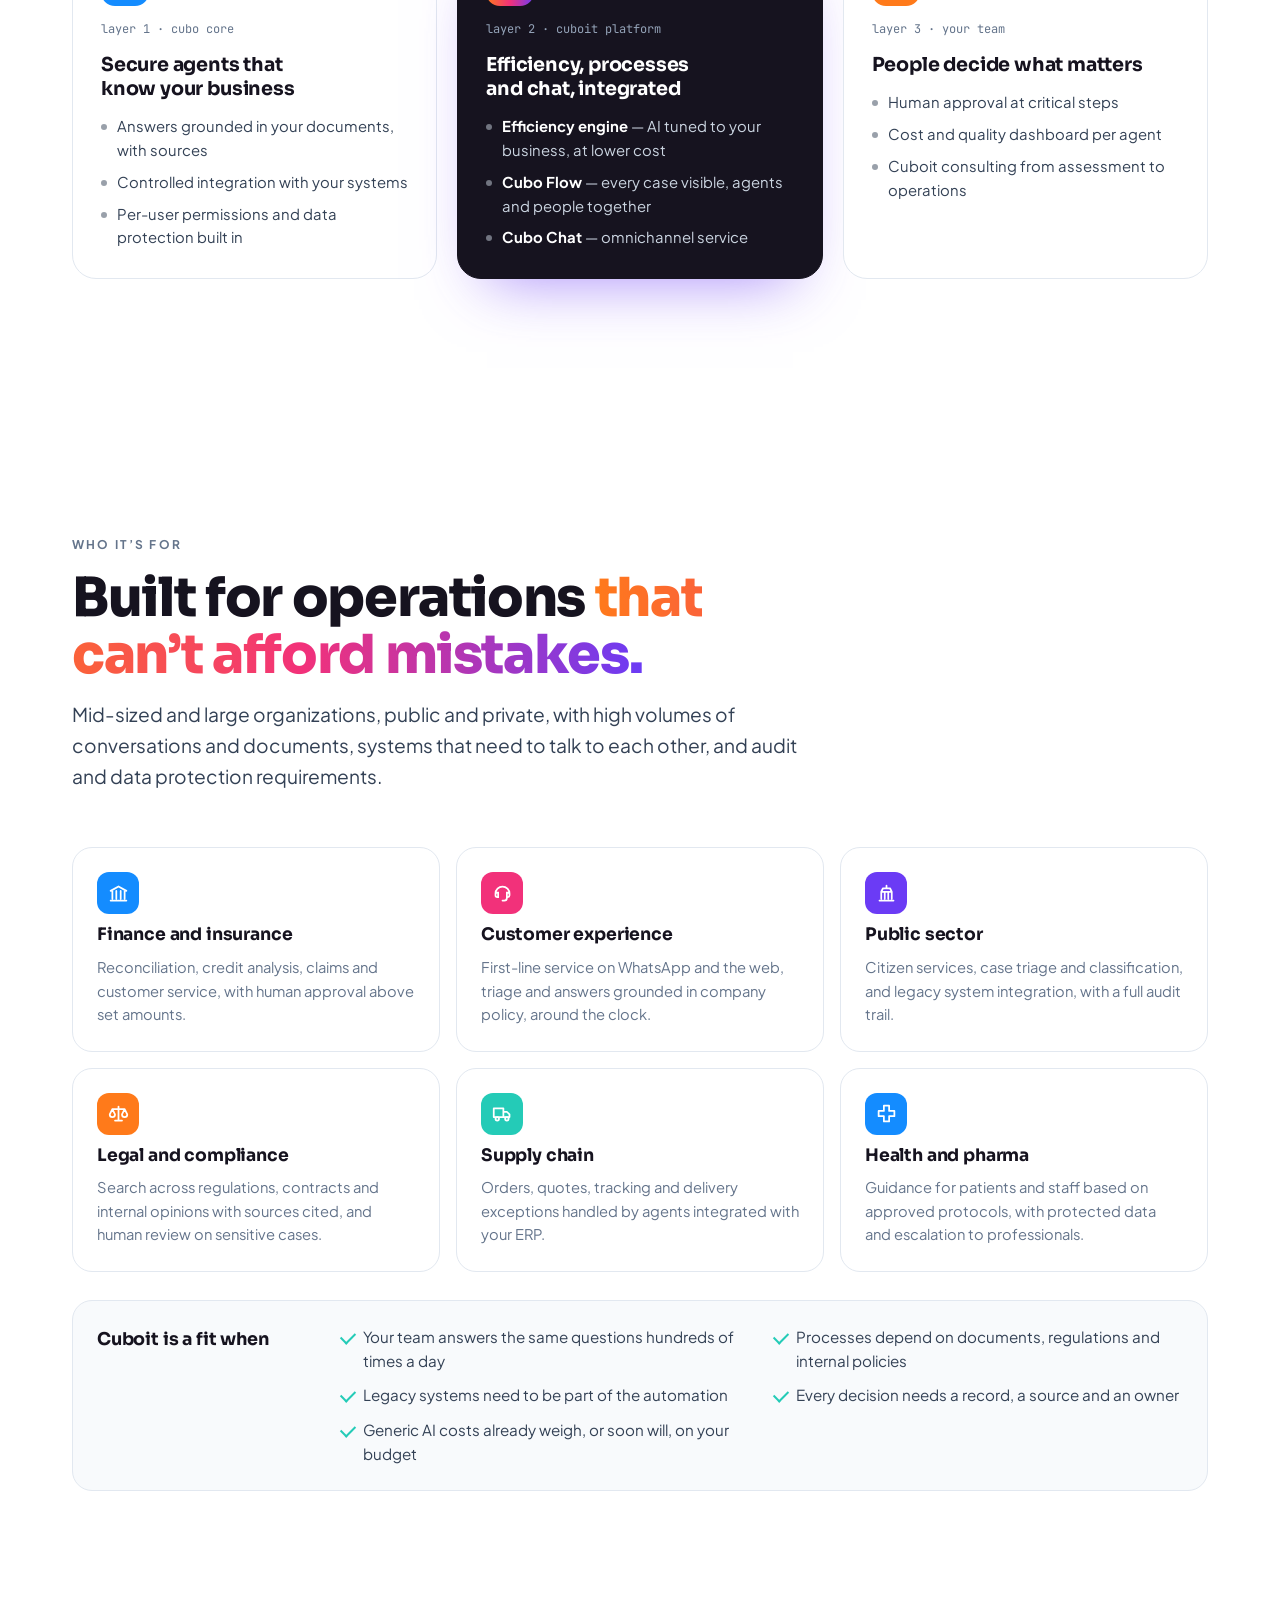
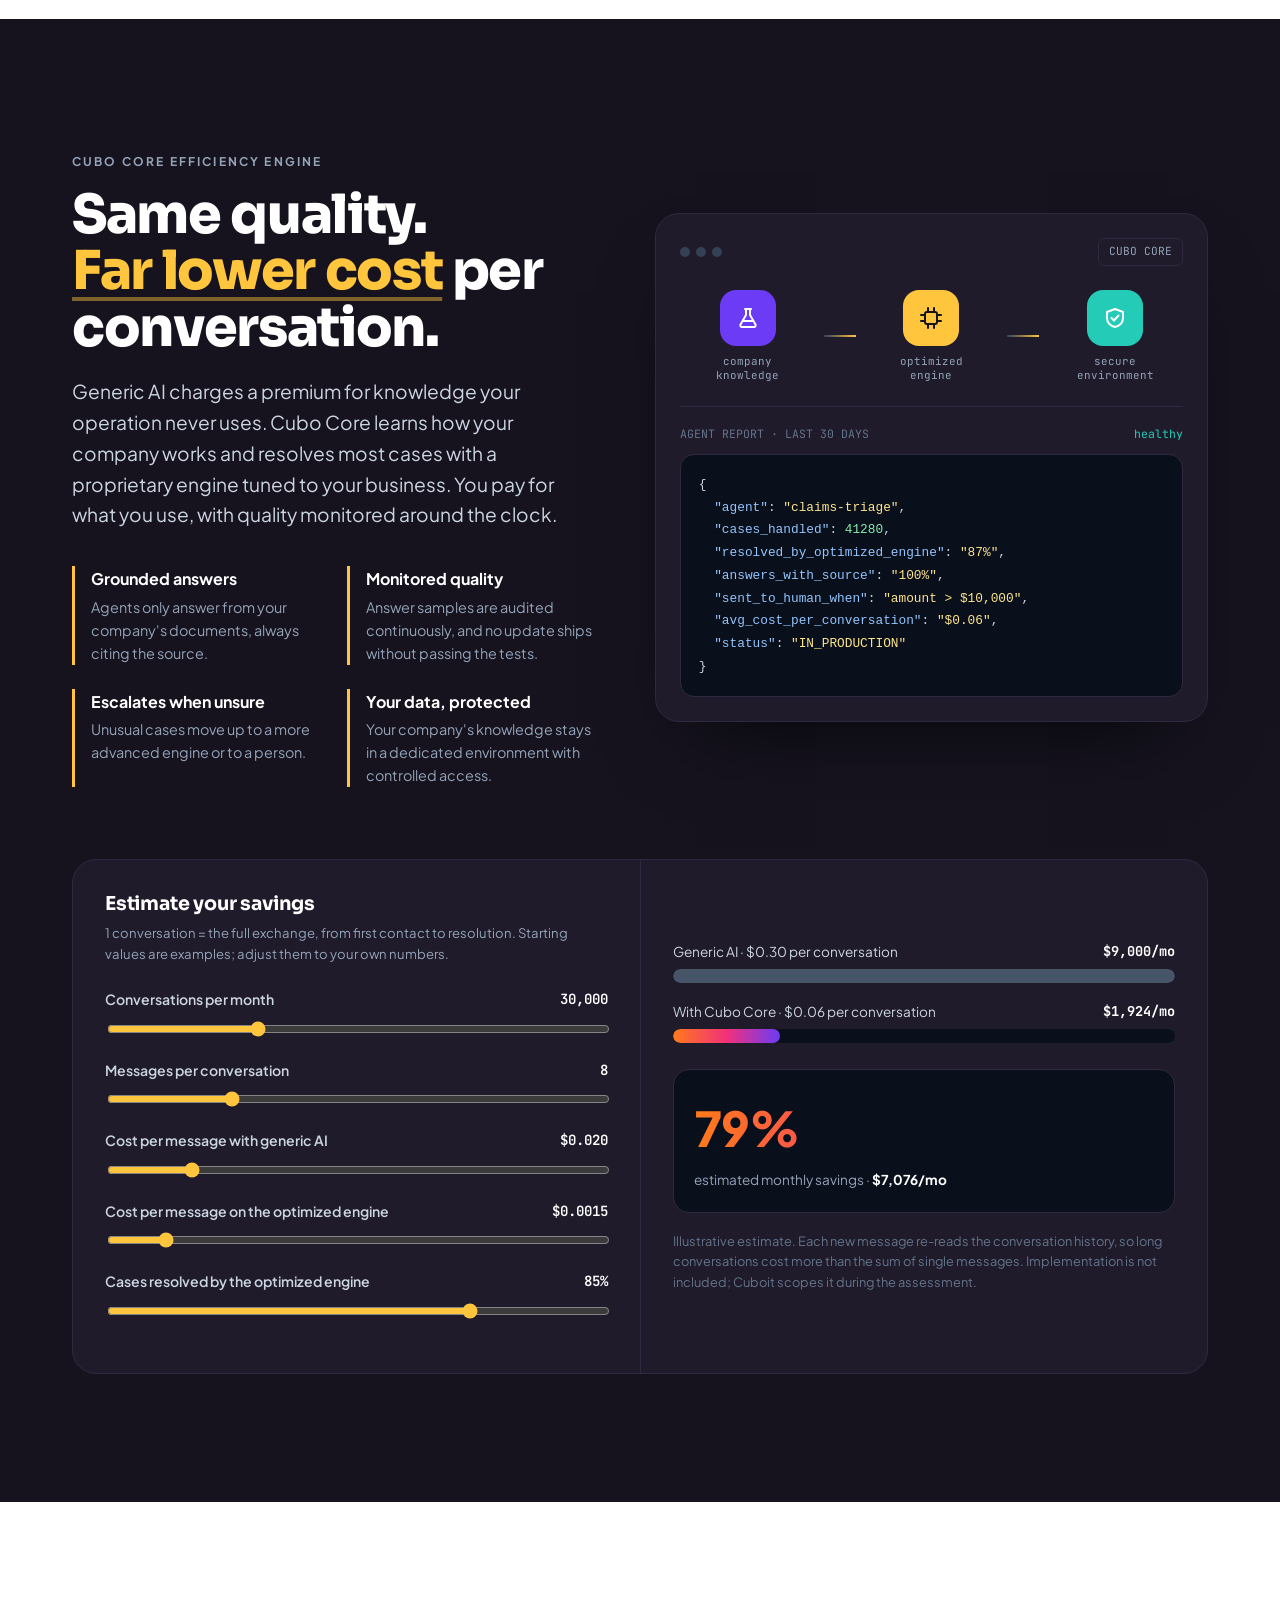
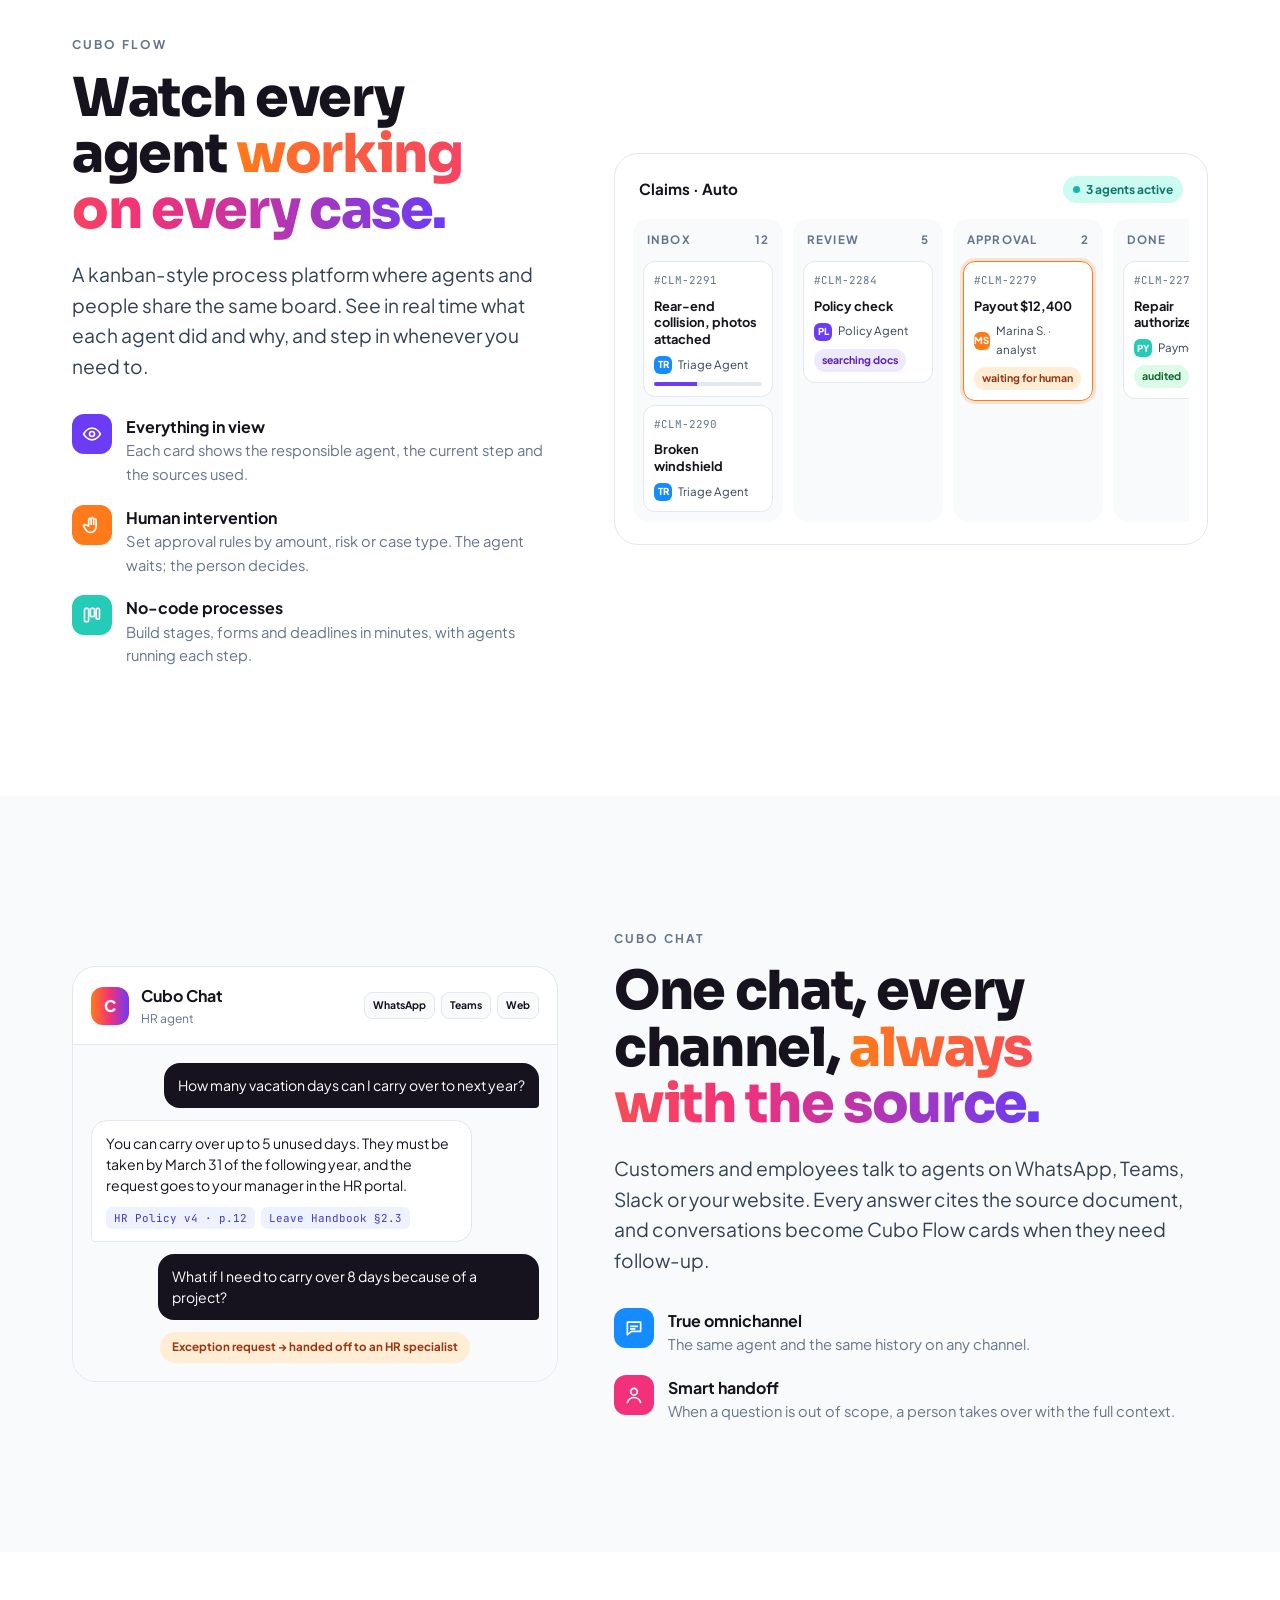
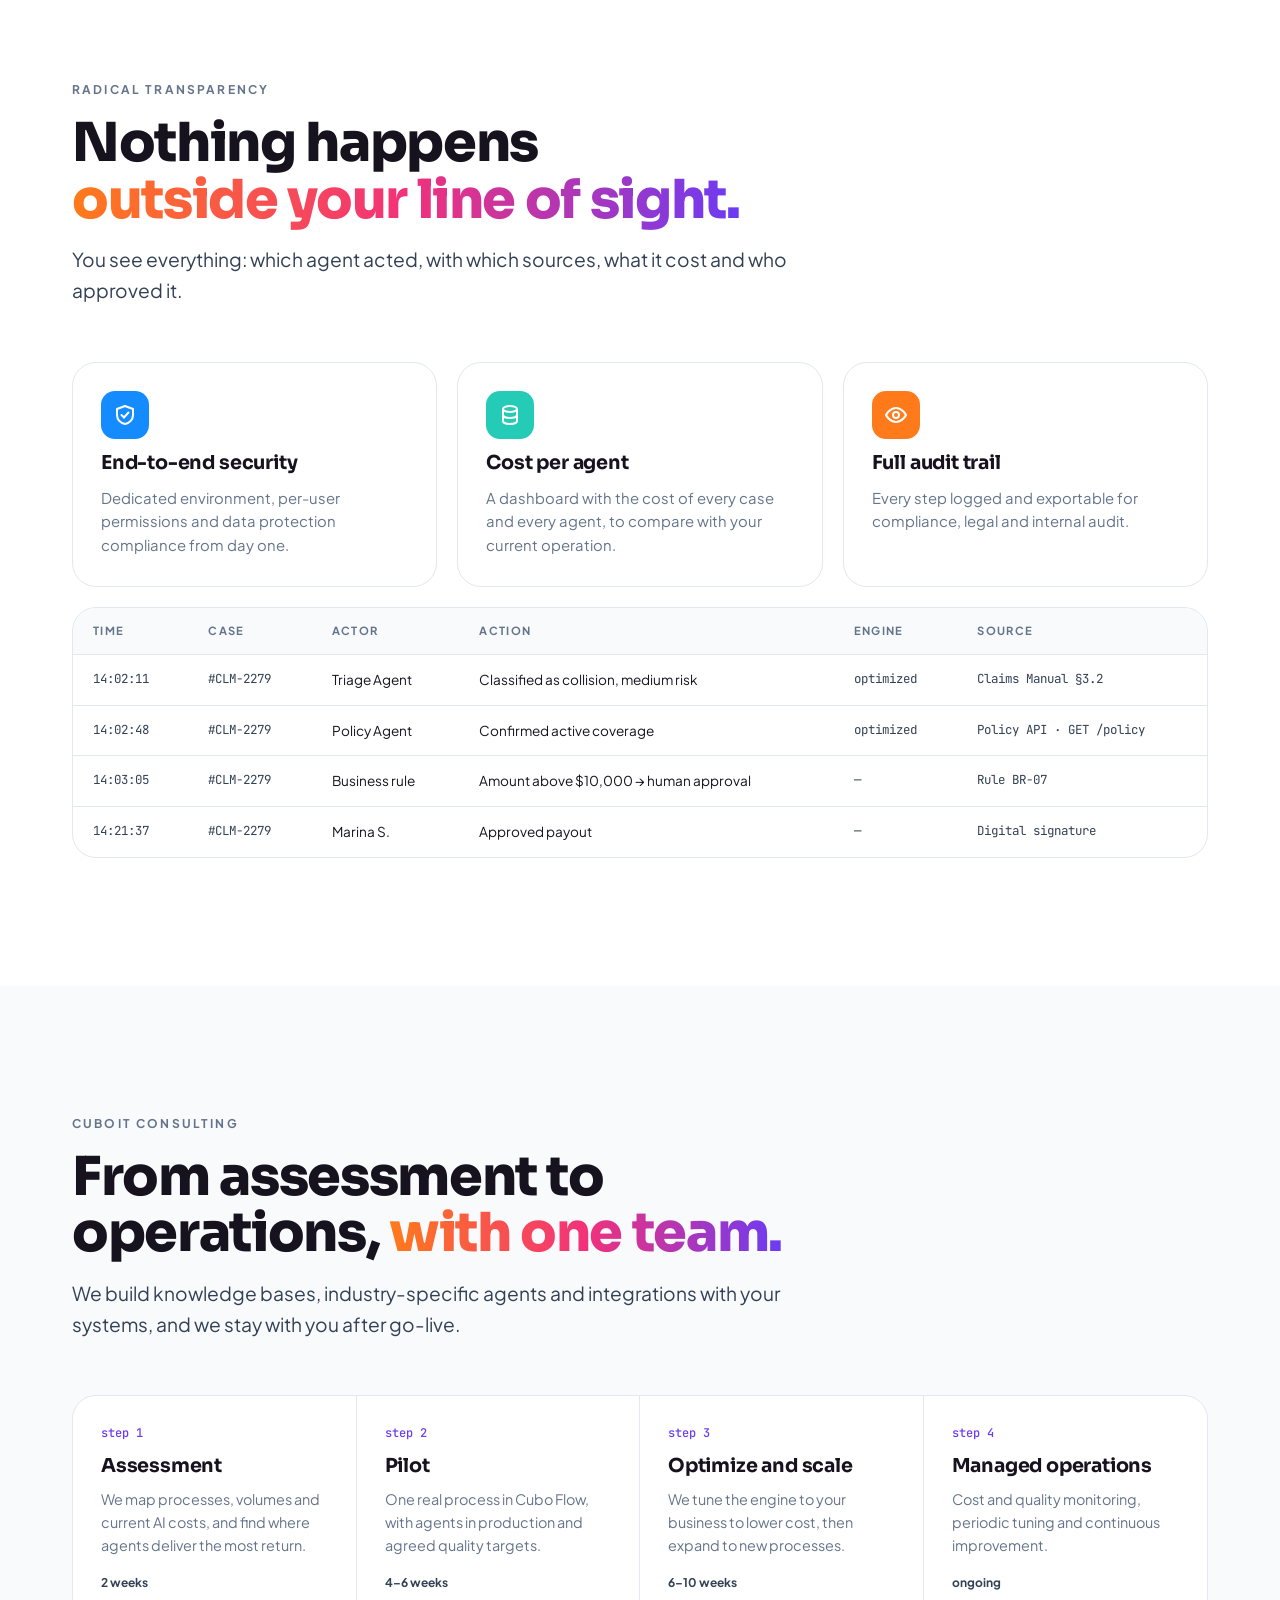
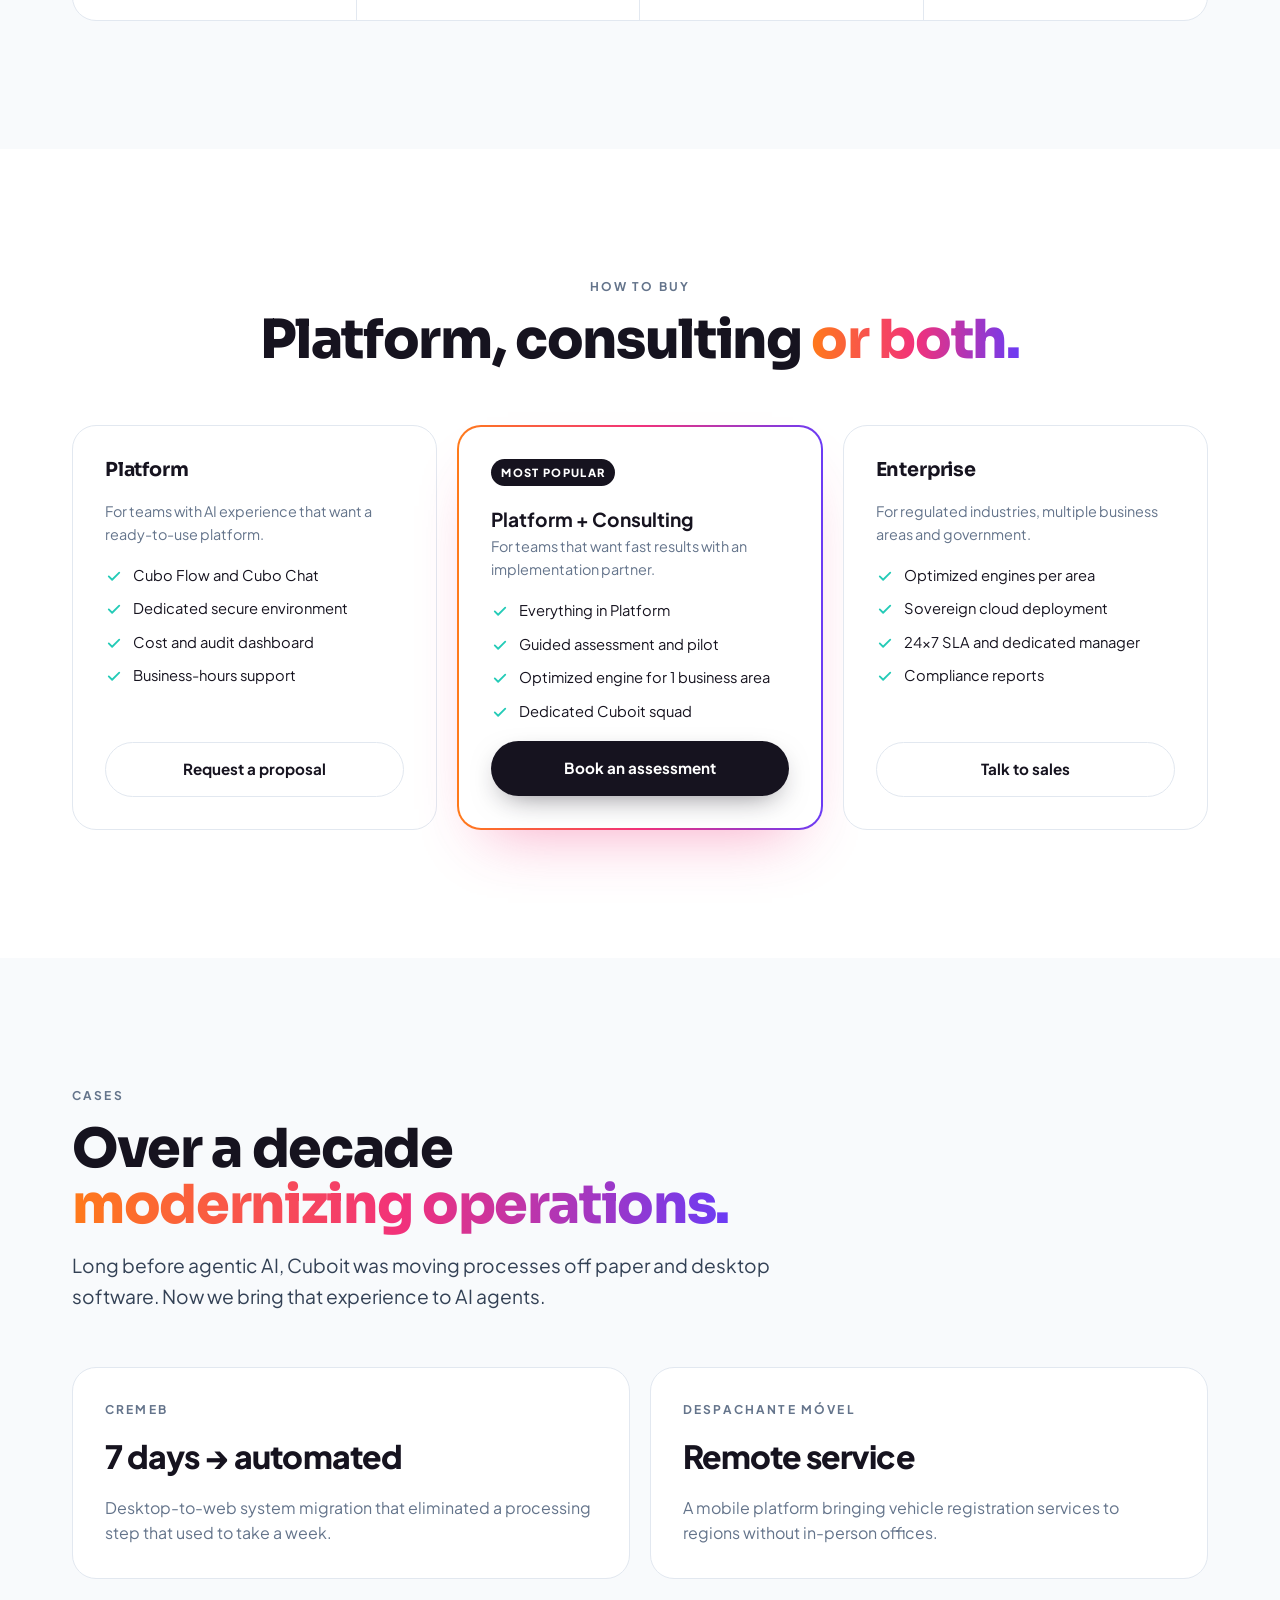
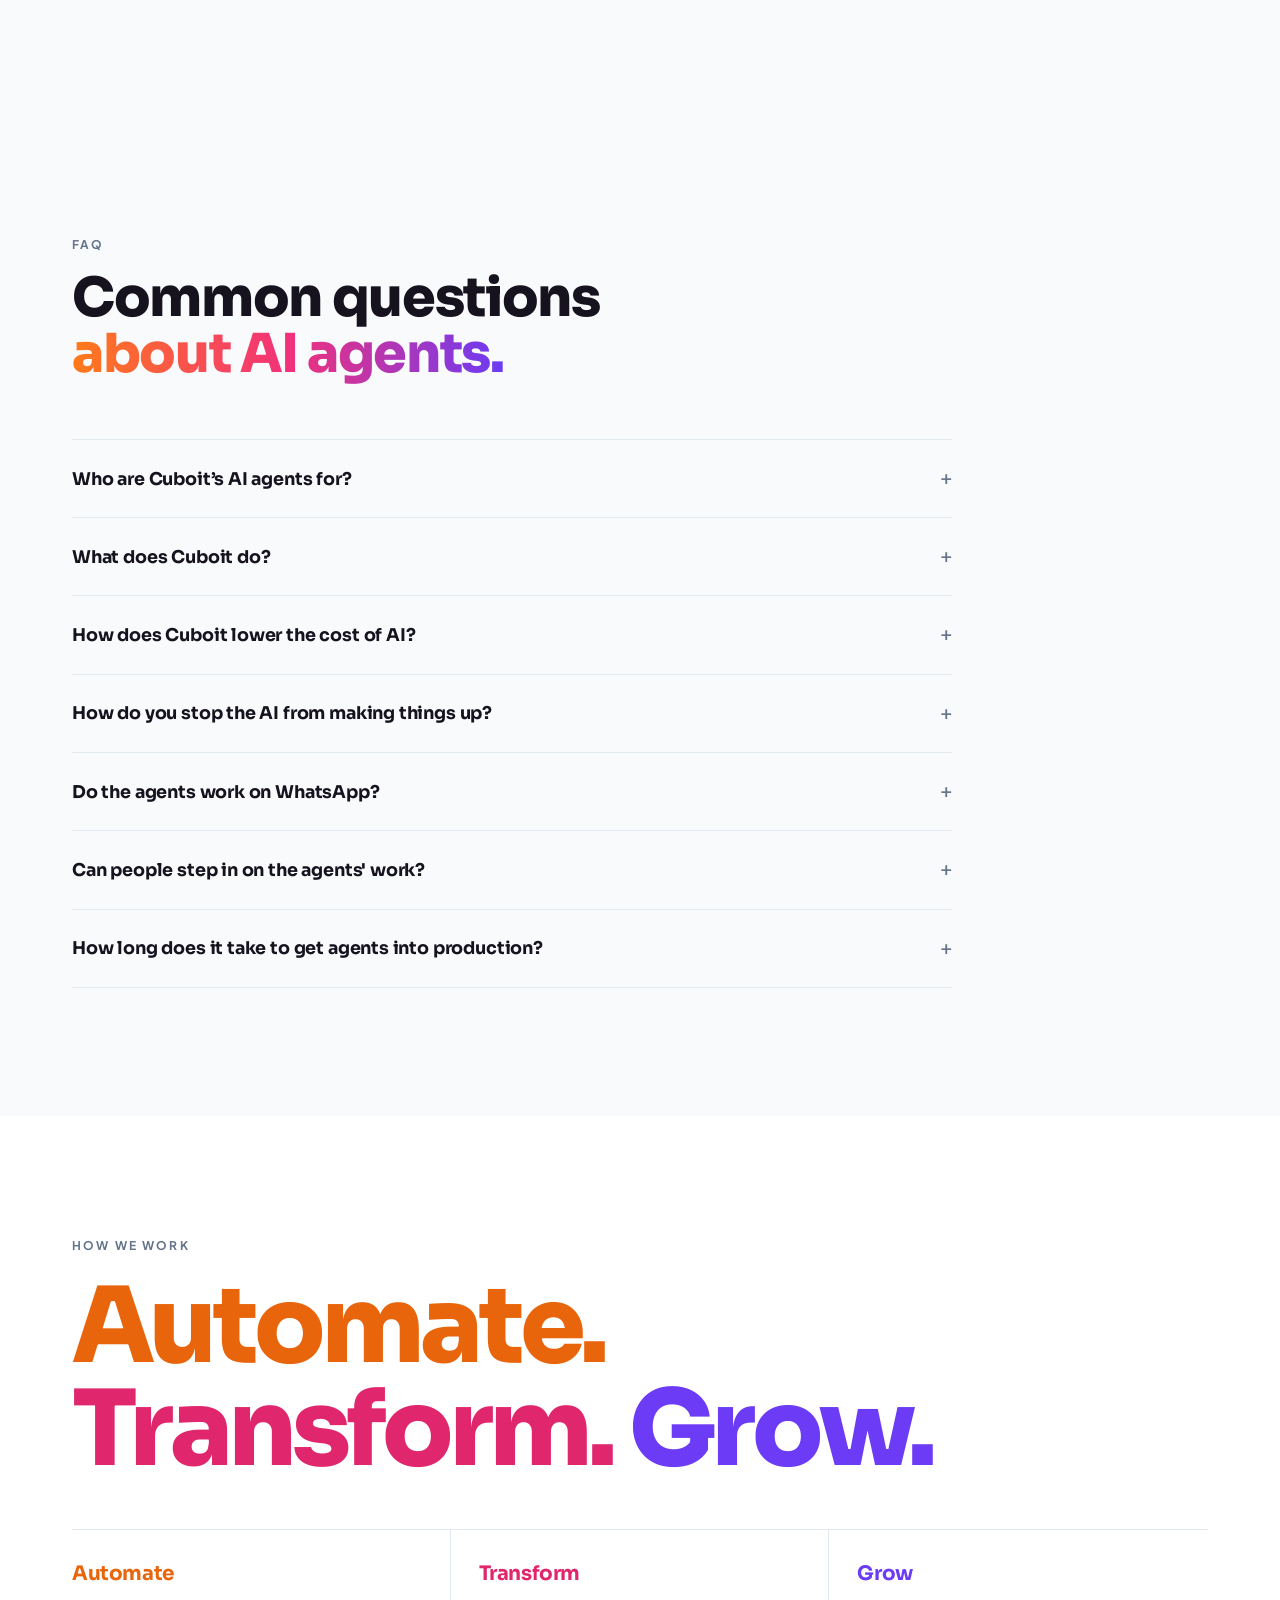
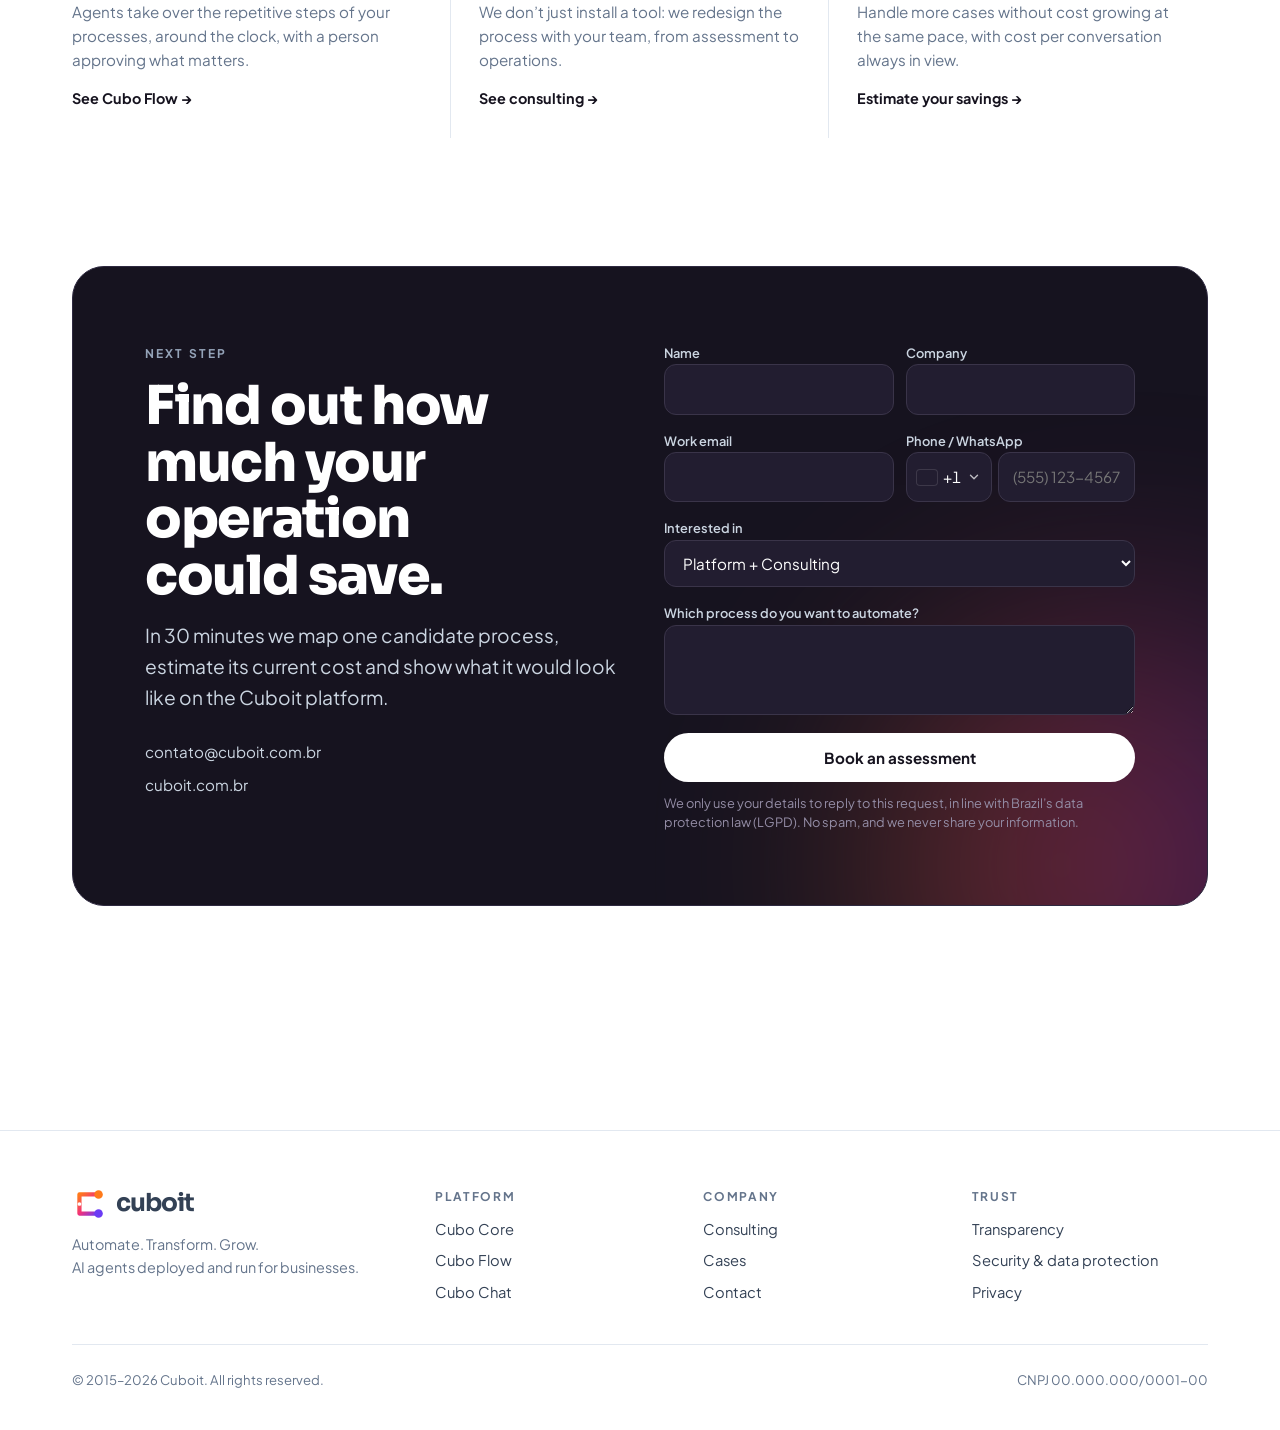
==== commit 7fd5cd75: "Seção Para quem é: perfil de cliente ideal e seis setores Médias e grandes organizações públicas e p" ====
--- a/en/index.html
+++ b/en/index.html
@@ -47,7 +47,13 @@
     "business process automation",
     "WhatsApp AI customer service",
     "AI cost reduction",
-    "human-in-the-loop AI"
+    "human-in-the-loop AI",
+    "Finance and insurance",
+    "Customer experience",
+    "Public sector",
+    "Legal and compliance",
+    "Supply chain",
+    "Health and pharma"
    ],
    "contactPoint": {
     "@type": "ContactPoint",
@@ -57,6 +63,10 @@
      "Portuguese",
      "English"
     ]
+   },
+   "audience": {
+    "@type": "BusinessAudience",
+    "audienceType": "Mid-sized and large public and private organizations"
    }
   },
   {
@@ -107,6 +117,14 @@
   {
    "@type": "FAQPage",
    "mainEntity": [
+    {
+     "@type": "Question",
+     "name": "Who are Cuboit’s AI agents for?",
+     "acceptedAnswer": {
+      "@type": "Answer",
+      "text": "Mid-sized and large organizations, public and private, with high volumes of conversations and documents and audit and data protection requirements. The main industries are finance and insurance, customer experience, public sector, legal and compliance, supply chain, and health."
+     }
+    },
     {
      "@type": "Question",
      "name": "What does Cuboit do?",
@@ -167,7 +185,7 @@
 <link rel="preconnect" href="https://fonts.googleapis.com">
 <link rel="preconnect" href="https://fonts.gstatic.com" crossorigin>
 <link rel="stylesheet" href="https://fonts.googleapis.com/css2?family=Sora:wght@600;700;800&family=Plus+Jakarta+Sans:wght@400;500;600;700;800&family=JetBrains+Mono:wght@400;500&display=swap">
-<link rel="stylesheet" href="../css/style.css?v=202609281819">
+<link rel="stylesheet" href="../css/style.css?v=202609281915">
 </head>
 <body>
 
@@ -186,6 +204,13 @@
     <symbol id="i-chip" viewBox="0 0 24 24"><rect x="6" y="6" width="12" height="12" rx="2" fill="none" stroke="currentColor" stroke-width="2"/><path stroke="currentColor" stroke-width="2" stroke-linecap="round" d="M9 2v3M15 2v3M9 19v3M15 19v3M2 9h3M2 15h3M19 9h3M19 15h3"/></symbol>
     <symbol id="i-eye" viewBox="0 0 24 24"><path fill="none" stroke="currentColor" stroke-width="2" d="M2 12s3.6-7 10-7 10 7 10 7-3.6 7-10 7S2 12 2 12z"/><circle cx="12" cy="12" r="3" fill="none" stroke="currentColor" stroke-width="2"/></symbol>
     <symbol id="i-hand" viewBox="0 0 24 24"><path fill="none" stroke="currentColor" stroke-width="2" stroke-linecap="round" stroke-linejoin="round" d="M8 13V5.5a1.5 1.5 0 013 0V11m0-6.5a1.5 1.5 0 013 0V11m0-5a1.5 1.5 0 013 0v7c0 4-2.5 8-7 8-3 0-4.5-1.5-6-4l-2-3.5a1.5 1.5 0 012.5-1.6L8 13"/></symbol>
+
+    <symbol id="i-bank" viewBox="0 0 24 24"><path fill="none" stroke="currentColor" stroke-width="2" stroke-linejoin="round" stroke-linecap="round" d="M3 9l9-5 9 5M5 9v9M9.5 9v9M14.5 9v9M19 9v9M3 20h18"/></symbol>
+    <symbol id="i-headset" viewBox="0 0 24 24"><path fill="none" stroke="currentColor" stroke-width="2" stroke-linecap="round" d="M4 14v-2a8 8 0 0116 0v2M4 14a2 2 0 002 2h1v-5H6a2 2 0 00-2 2zm16 0a2 2 0 01-2 2h-1v-5h1a2 2 0 012 2zM17 16v1a3 3 0 01-3 3h-2"/></symbol>
+    <symbol id="i-gov" viewBox="0 0 24 24"><path fill="none" stroke="currentColor" stroke-width="2" stroke-linejoin="round" stroke-linecap="round" d="M12 3v3M8 6h8l2 4H6l2-4zM6 10v8M10 10v8M14 10v8M18 10v8M4 20h16"/></symbol>
+    <symbol id="i-scale" viewBox="0 0 24 24"><path fill="none" stroke="currentColor" stroke-width="2" stroke-linejoin="round" stroke-linecap="round" d="M12 4v16M8 20h8M5 7h14M5 7l-3 6a3 3 0 006 0L5 7zm14 0l-3 6a3 3 0 006 0l-3-6z"/></symbol>
+    <symbol id="i-truck" viewBox="0 0 24 24"><path fill="none" stroke="currentColor" stroke-width="2" stroke-linejoin="round" stroke-linecap="round" d="M2 6h11v10H2zM13 10h4l3 3v3h-7"/><circle cx="6" cy="18" r="2" fill="none" stroke="currentColor" stroke-width="2"/><circle cx="17" cy="18" r="2" fill="none" stroke="currentColor" stroke-width="2"/></symbol>
+    <symbol id="i-health" viewBox="0 0 24 24"><path fill="none" stroke="currentColor" stroke-width="2" stroke-linejoin="round" d="M9 3h6v6h6v6h-6v6H9v-6H3V9h6z"/></symbol>
   </defs>
 </svg>
 
@@ -201,7 +226,7 @@
       <li><a href="#processes">Platform</a></li>
       <li><a href="#consulting">Consulting</a></li>
       <li><a href="#plans">Plans</a></li>
-      <li><a href="#cases">Cases</a></li>
+      <li><a href="#industries">Industries</a></li>
     </ul>
     <div class="nav-cta">
       <div class="tools">
@@ -284,6 +309,28 @@
   </div>
 </section>
 
+<section id="industries">
+  <div class="wrap">
+    <div class="sec-head">
+      <span class="eyebrow">Who it’s for</span>
+      <h2>Built for operations <span class="grad">that can’t afford mistakes.</span></h2>
+      <p class="lead">Mid-sized and large organizations, public and private, with high volumes of conversations and documents, systems that need to talk to each other, and audit and data protection requirements.</p>
+    </div>
+    <div class="segs">
+      <article class="seg"><div class="tile t-blue"><svg><use href="#i-bank"/></svg></div><h3>Finance and insurance</h3><p>Reconciliation, credit analysis, claims and customer service, with human approval above set amounts.</p></article>
+      <article class="seg"><div class="tile t-pink"><svg><use href="#i-headset"/></svg></div><h3>Customer experience</h3><p>First-line service on WhatsApp and the web, triage and answers grounded in company policy, around the clock.</p></article>
+      <article class="seg"><div class="tile t-violet"><svg><use href="#i-gov"/></svg></div><h3>Public sector</h3><p>Citizen services, case triage and classification, and legacy system integration, with a full audit trail.</p></article>
+      <article class="seg"><div class="tile t-orange"><svg><use href="#i-scale"/></svg></div><h3>Legal and compliance</h3><p>Search across regulations, contracts and internal opinions with sources cited, and human review on sensitive cases.</p></article>
+      <article class="seg"><div class="tile t-teal"><svg><use href="#i-truck"/></svg></div><h3>Supply chain</h3><p>Orders, quotes, tracking and delivery exceptions handled by agents integrated with your ERP.</p></article>
+      <article class="seg"><div class="tile t-blue"><svg><use href="#i-health"/></svg></div><h3>Health and pharma</h3><p>Guidance for patients and staff based on approved protocols, with protected data and escalation to professionals.</p></article>
+    </div>
+    <div class="fit">
+      <b>Cuboit is a fit when</b>
+      <ul><li>Your team answers the same questions hundreds of times a day</li><li>Processes depend on documents, regulations and internal policies</li><li>Legacy systems need to be part of the automation</li><li>Every decision needs a record, a source and an owner</li><li>Generic AI costs already weigh, or soon will, on your budget</li></ul>
+    </div>
+  </div>
+</section>
+
 <section class="dark" id="efficiency">
   <div class="wrap">
     <div class="engine">
@@ -511,6 +558,7 @@
       <h2>Common questions <span class="grad">about AI agents.</span></h2>
     </div>
     <div class="faq-list">
+      <details><summary>Who are Cuboit’s AI agents for?</summary><p>Mid-sized and large organizations, public and private, with high volumes of conversations and documents and audit and data protection requirements. The main industries are finance and insurance, customer experience, public sector, legal and compliance, supply chain, and health.</p></details>
       <details><summary>What does Cuboit do?</summary><p>Cuboit deploys and runs AI agents inside business processes. It offers its own platform (Cubo Core, Cubo Flow and Cubo Chat) plus implementation consulting, from assessment to managed operations.</p></details>
       <details><summary>How does Cuboit lower the cost of AI?</summary><p>The platform uses an efficiency engine tuned to each client's business that resolves most conversations at a fraction of the cost of generic AI. Only unusual cases move up to a more advanced engine or to a person, and the cost of every conversation is shown on a dashboard.</p></details>
       <details><summary>How do you stop the AI from making things up?</summary><p>Agents only answer from the company's own documents and always cite the source. Answer samples are audited continuously, and out-of-scope or low-confidence questions are handed to a person.</p></details>
@@ -596,6 +644,6 @@
   </div>
 </footer>
 
-<script src="../js/main.js?v=202609281819"></script>
+<script src="../js/main.js?v=202609281915"></script>
 </body>
 </html>
--- a/css/style.css
+++ b/css/style.css
@@ -368,3 +368,18 @@
   .audit td::before{content:attr(data-label);font-family:var(--display);font-size:.68rem;font-weight:700;letter-spacing:.1em;text-transform:uppercase;color:var(--muted);padding-top:2px}
   .audit .mono{white-space:normal}
 }
+
+/* PARA QUEM É */
+.segs{display:grid;grid-template-columns:repeat(3,minmax(0,1fr));gap:16px}
+.seg{background:var(--surface);border:1px solid var(--line);border-radius:20px;padding:24px;display:grid;gap:10px;align-content:start}
+.seg .tile{width:42px;height:42px;border-radius:12px}
+.seg .tile svg{width:21px;height:21px}
+.seg h3{font-size:1.08rem}
+.seg p{color:var(--muted);font-size:.92rem}
+.fit{margin-top:28px;display:grid;grid-template-columns:minmax(0,220px) minmax(0,1fr);gap:24px;align-items:start;padding:24px;border-radius:20px;background:var(--bg-soft);border:1px solid var(--line)}
+.fit b{font-family:var(--brand);font-size:1.1rem;letter-spacing:-.01em}
+.fit ul{list-style:none;margin:0;padding:0;display:grid;grid-template-columns:repeat(2,minmax(0,1fr));gap:10px 24px}
+.fit li{position:relative;padding-left:22px;color:var(--ink-2);font-size:.95rem}
+.fit li::before{content:"";position:absolute;left:0;top:.45em;width:12px;height:7px;border-left:2px solid var(--teal);border-bottom:2px solid var(--teal);transform:rotate(-45deg)}
+@media (max-width:900px){.segs{grid-template-columns:repeat(2,minmax(0,1fr))}.fit{grid-template-columns:minmax(0,1fr)}}
+@media (max-width:600px){.segs,.fit ul{grid-template-columns:minmax(0,1fr)}}
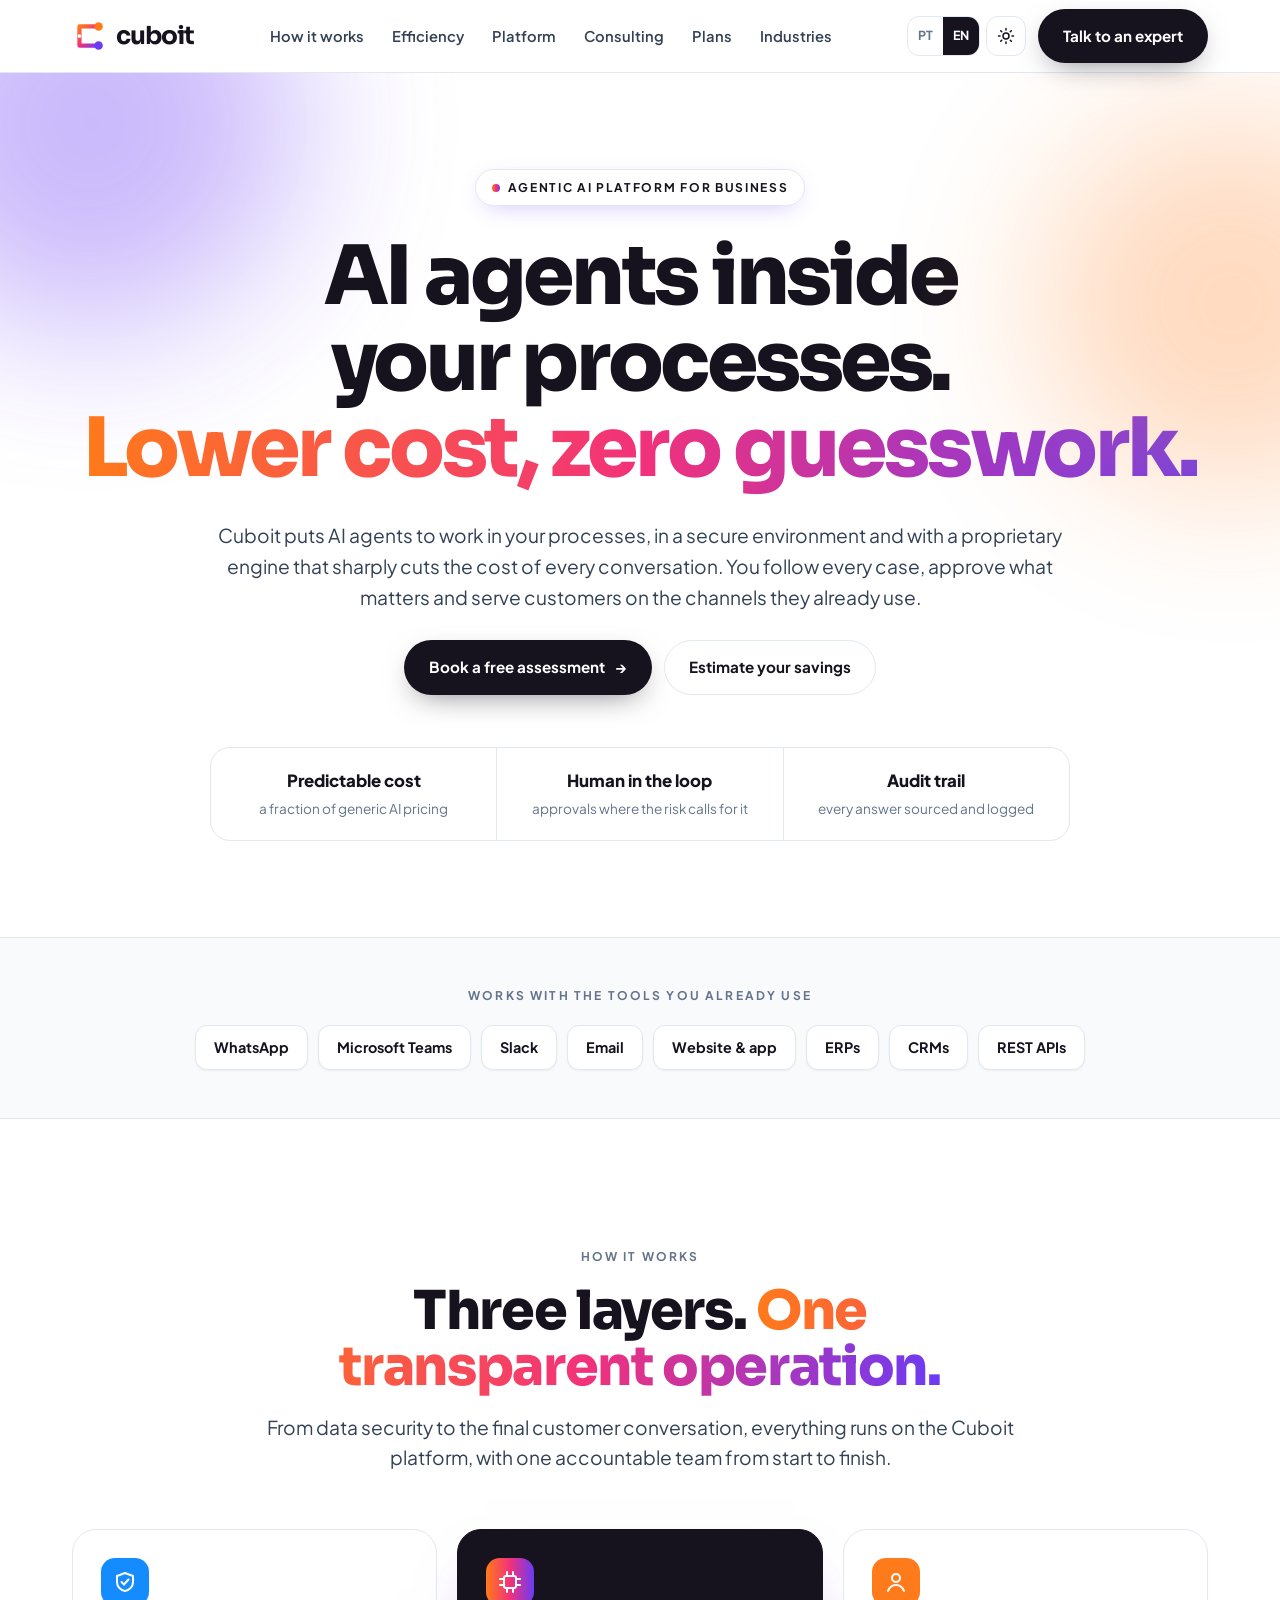
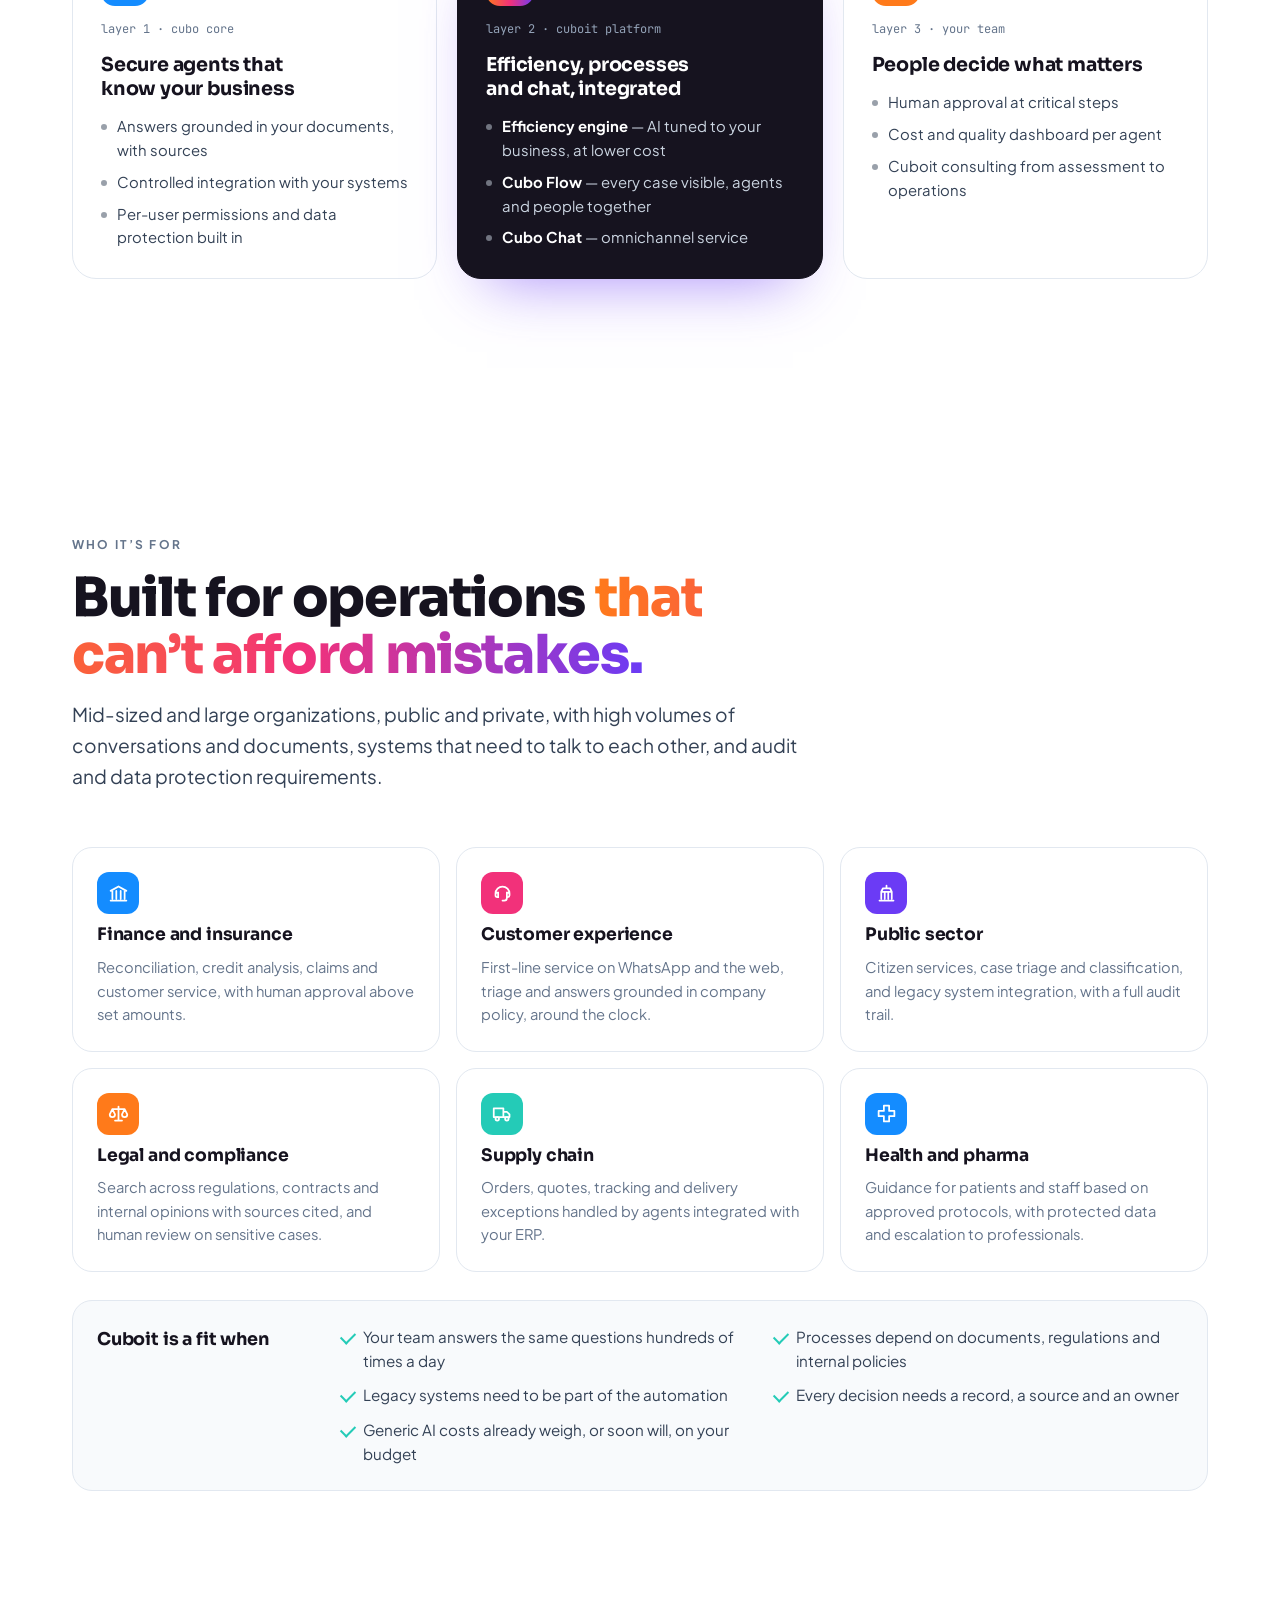
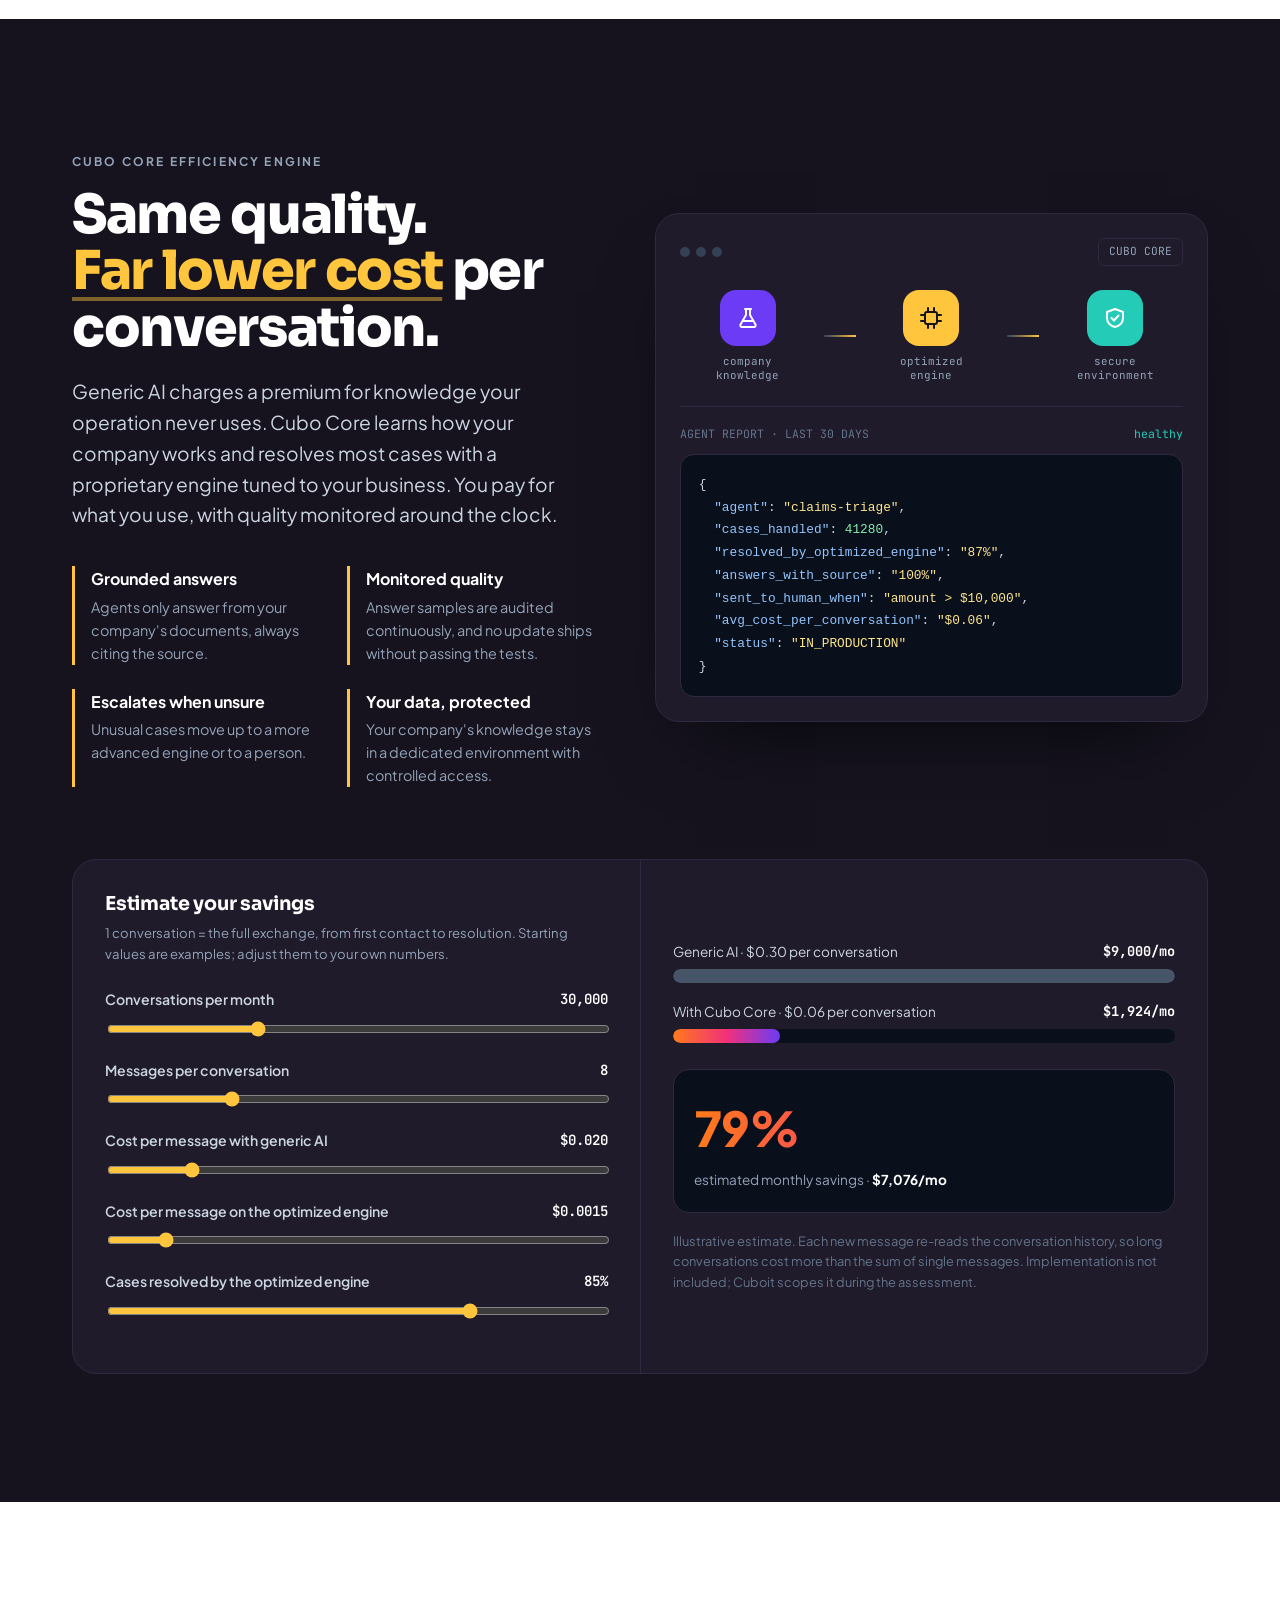
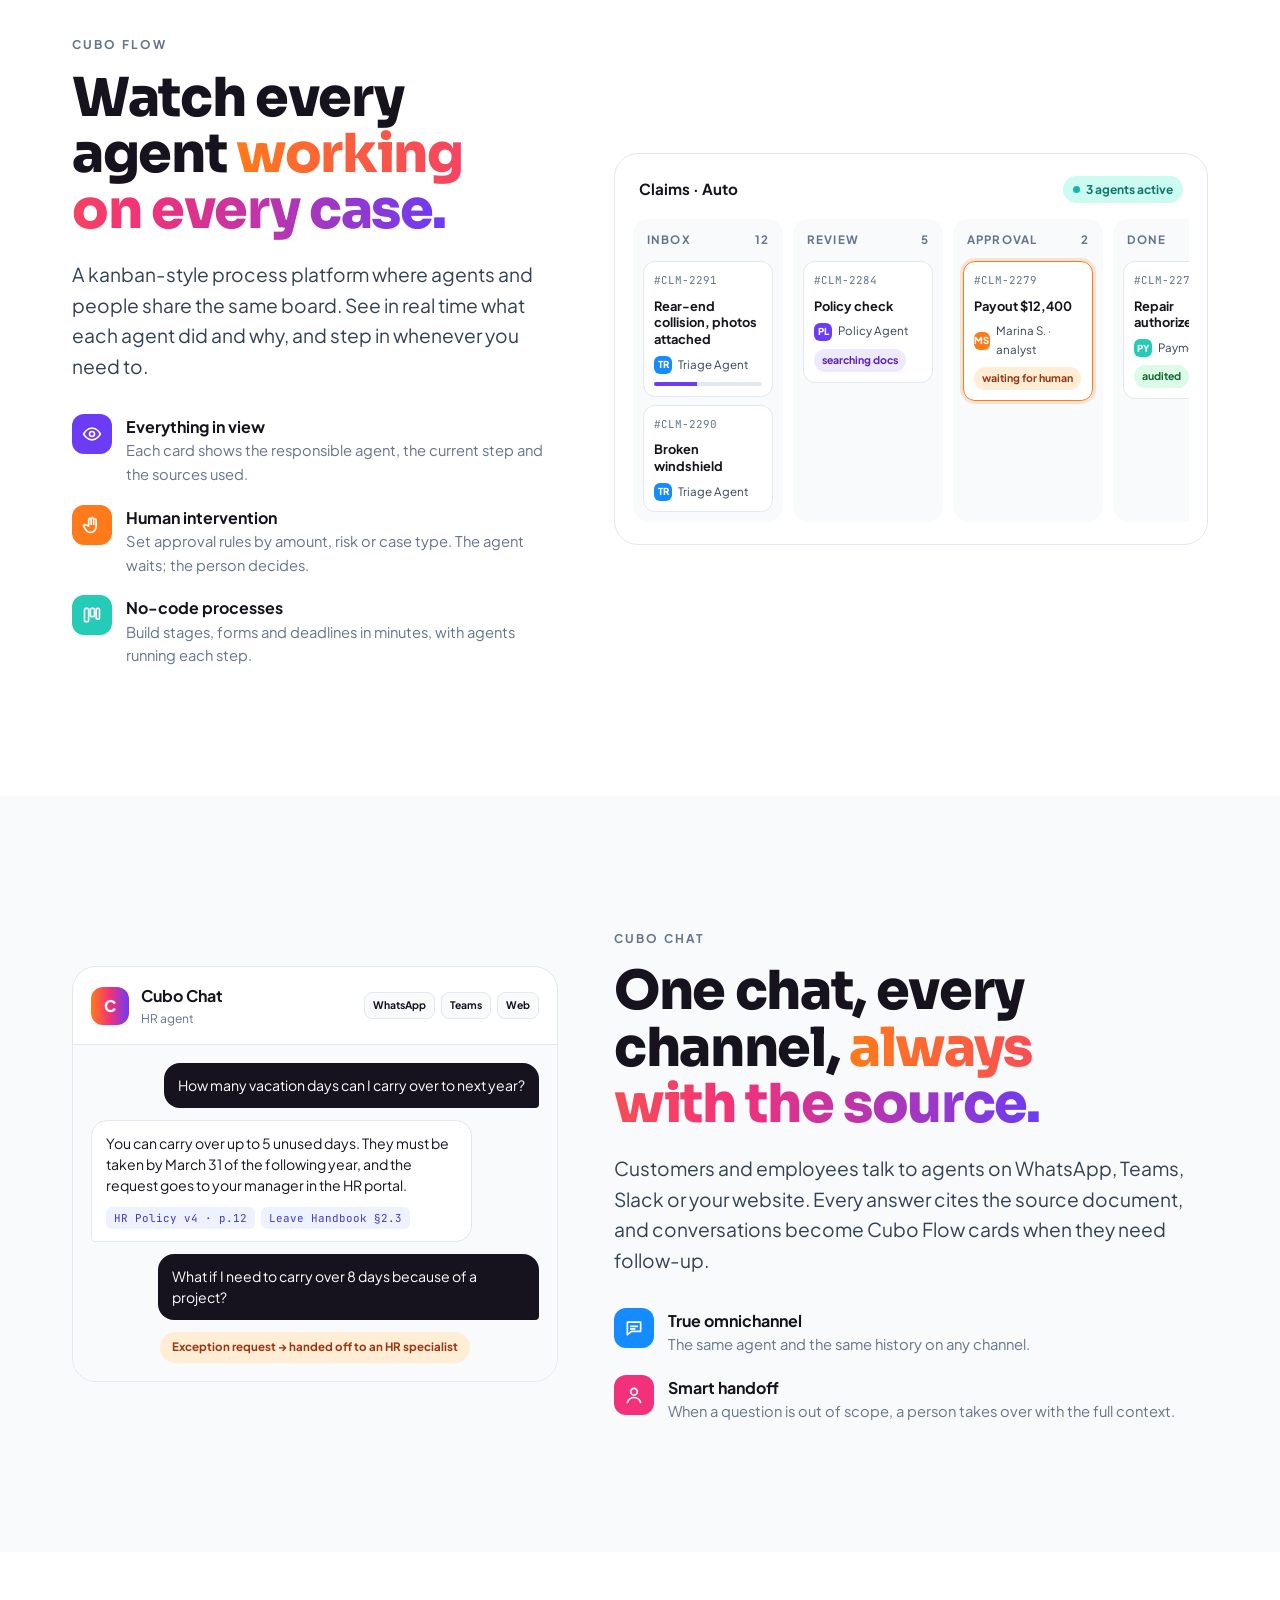
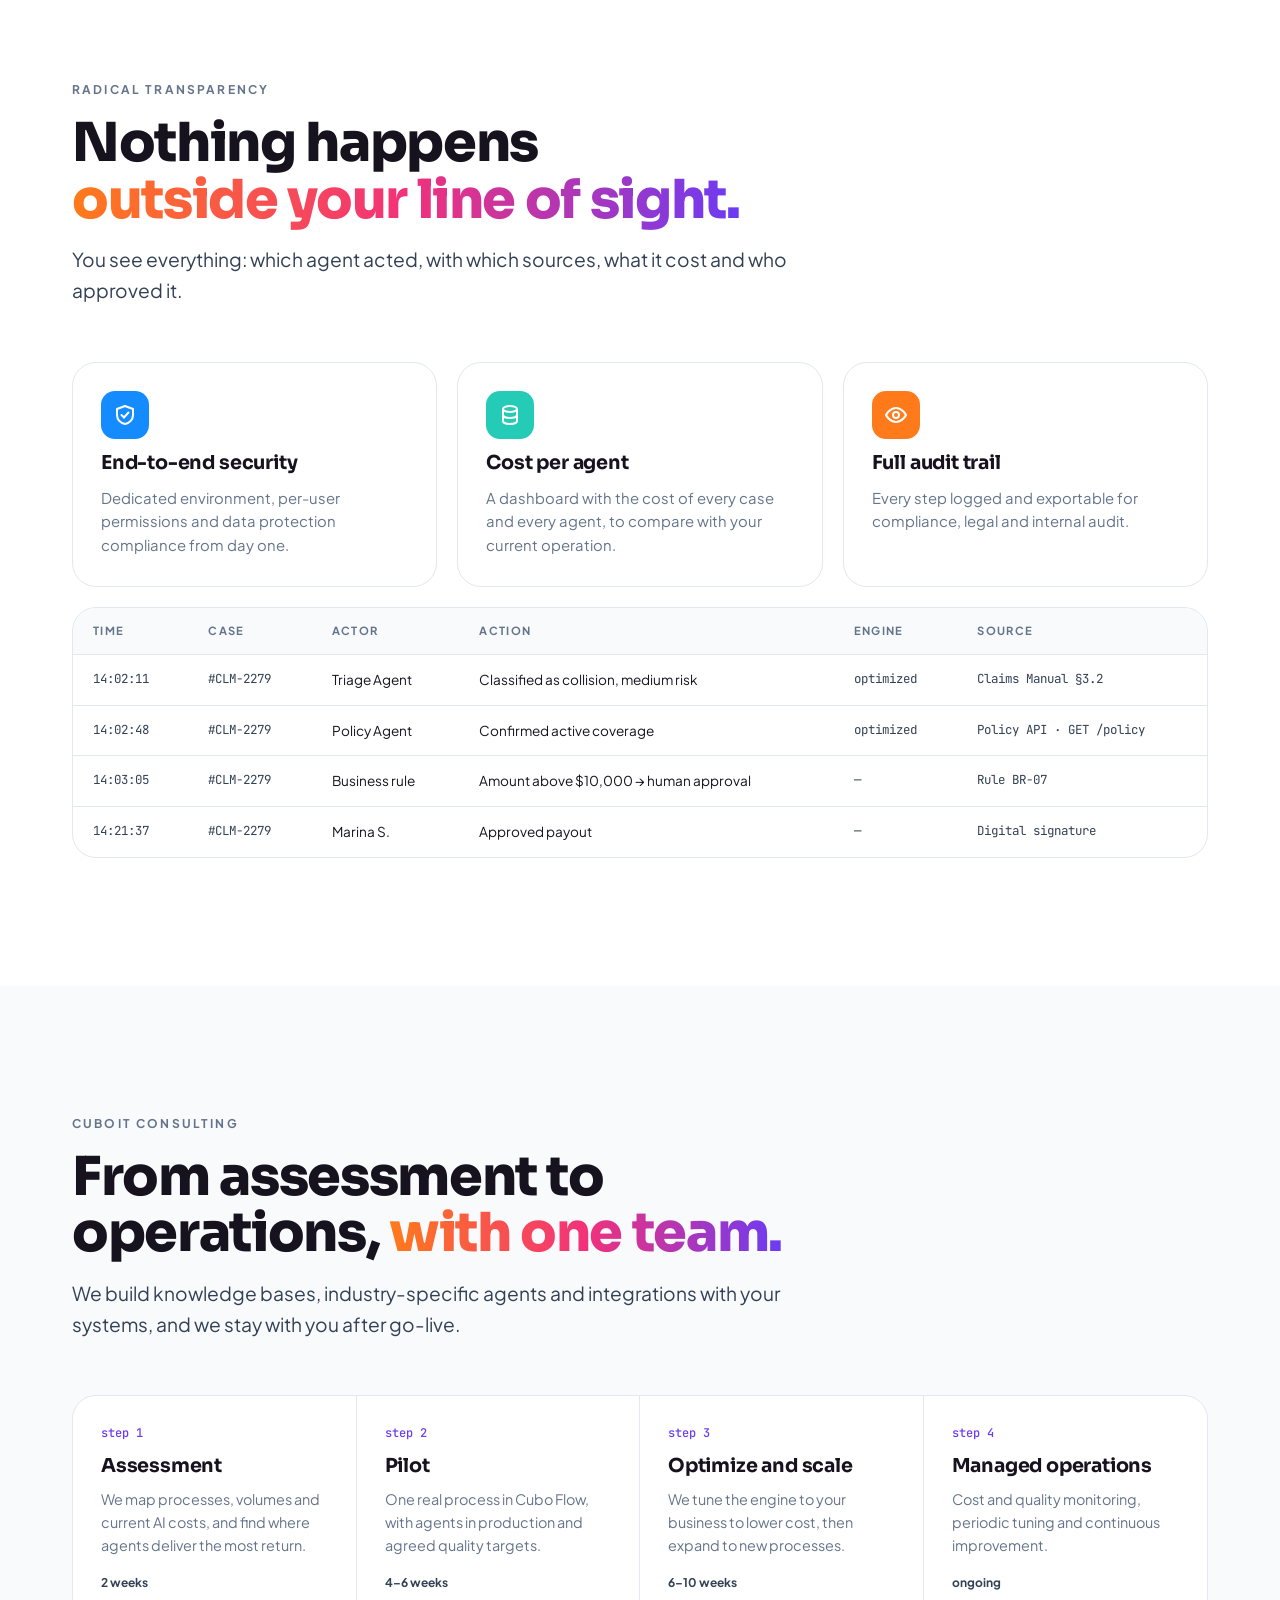
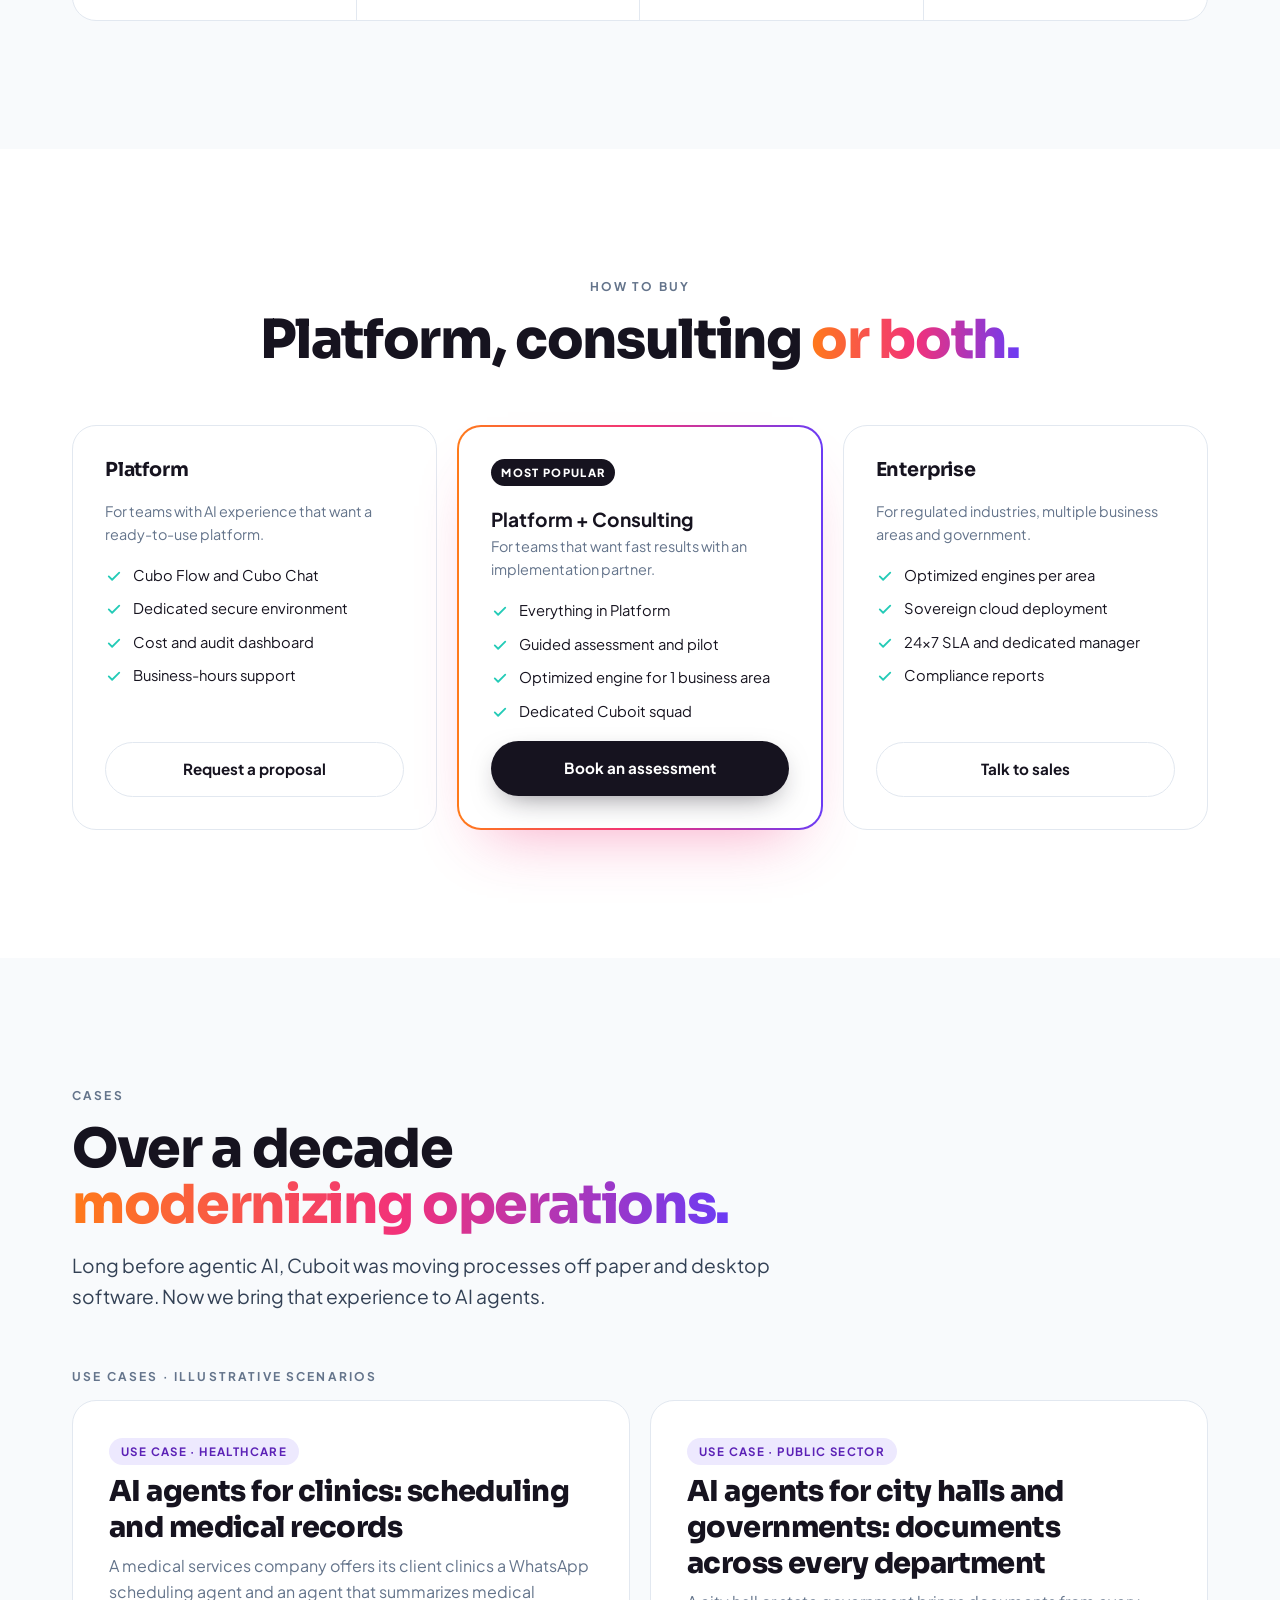
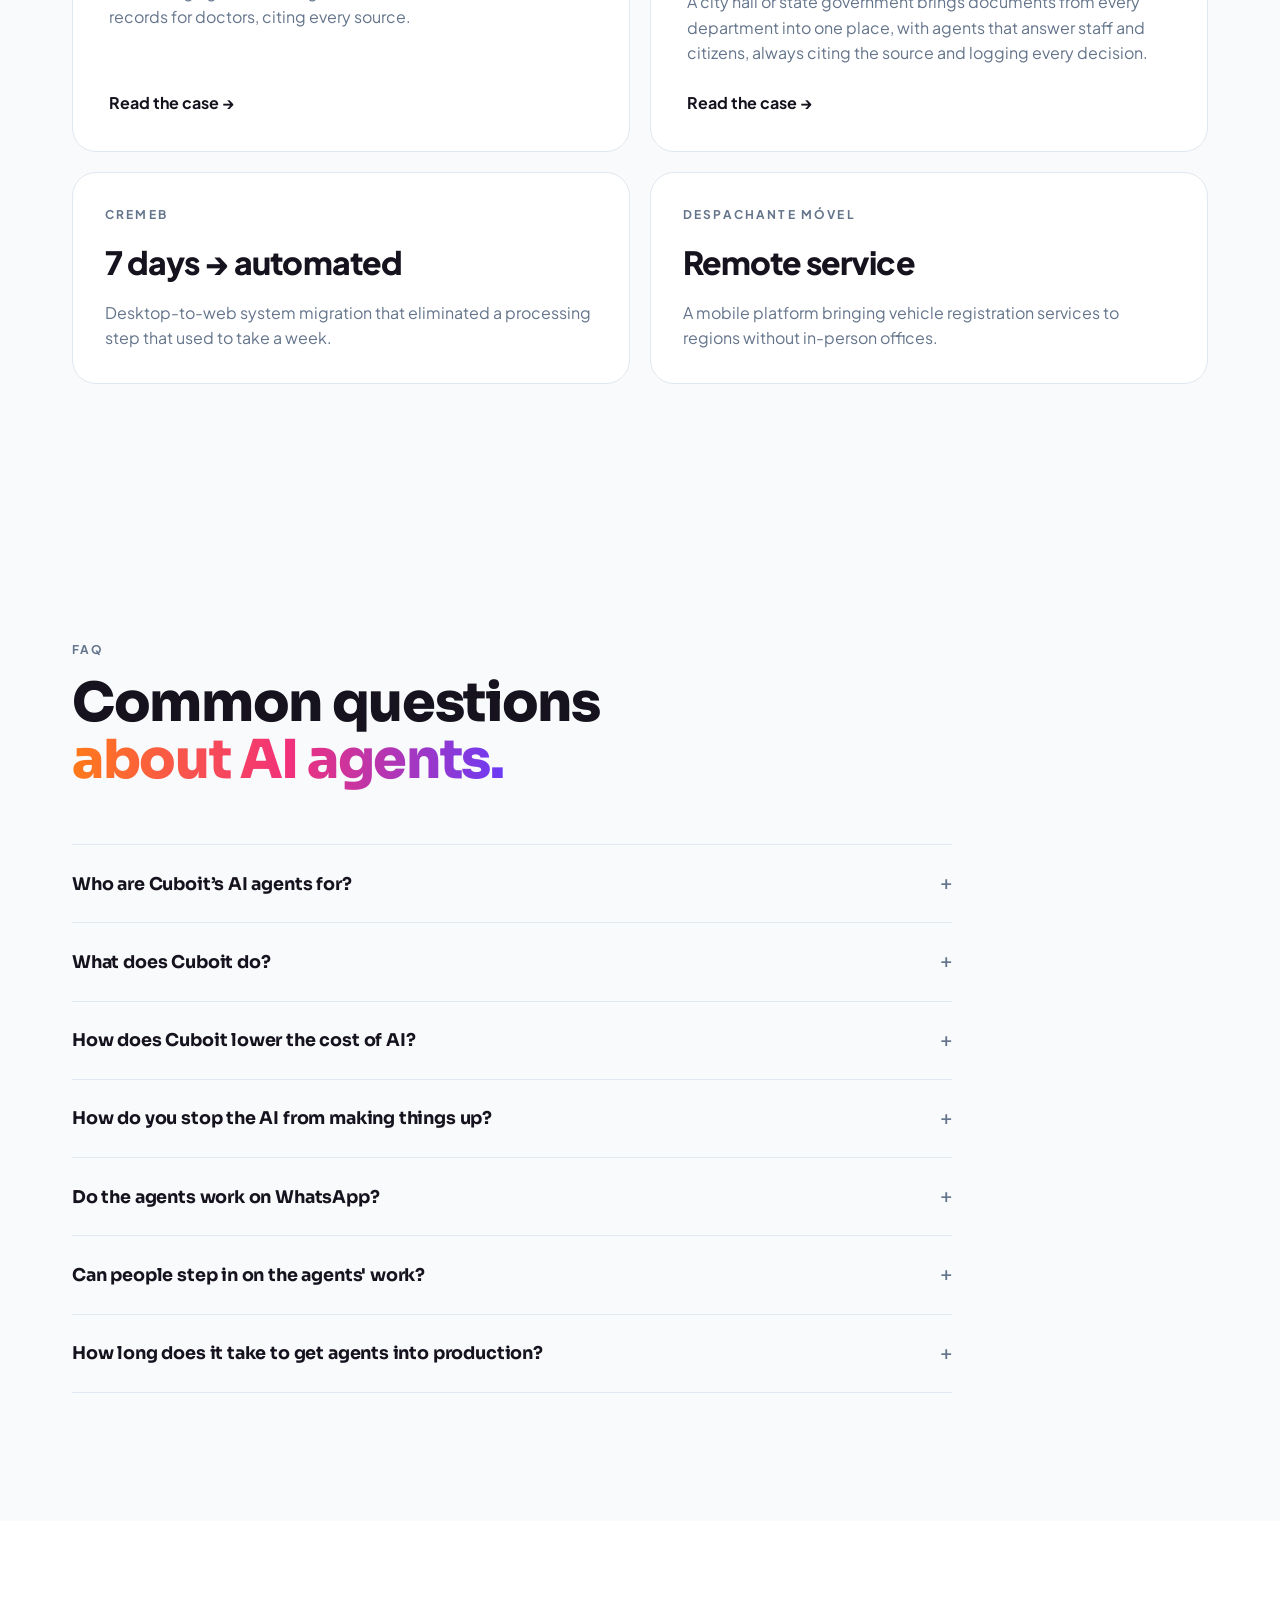
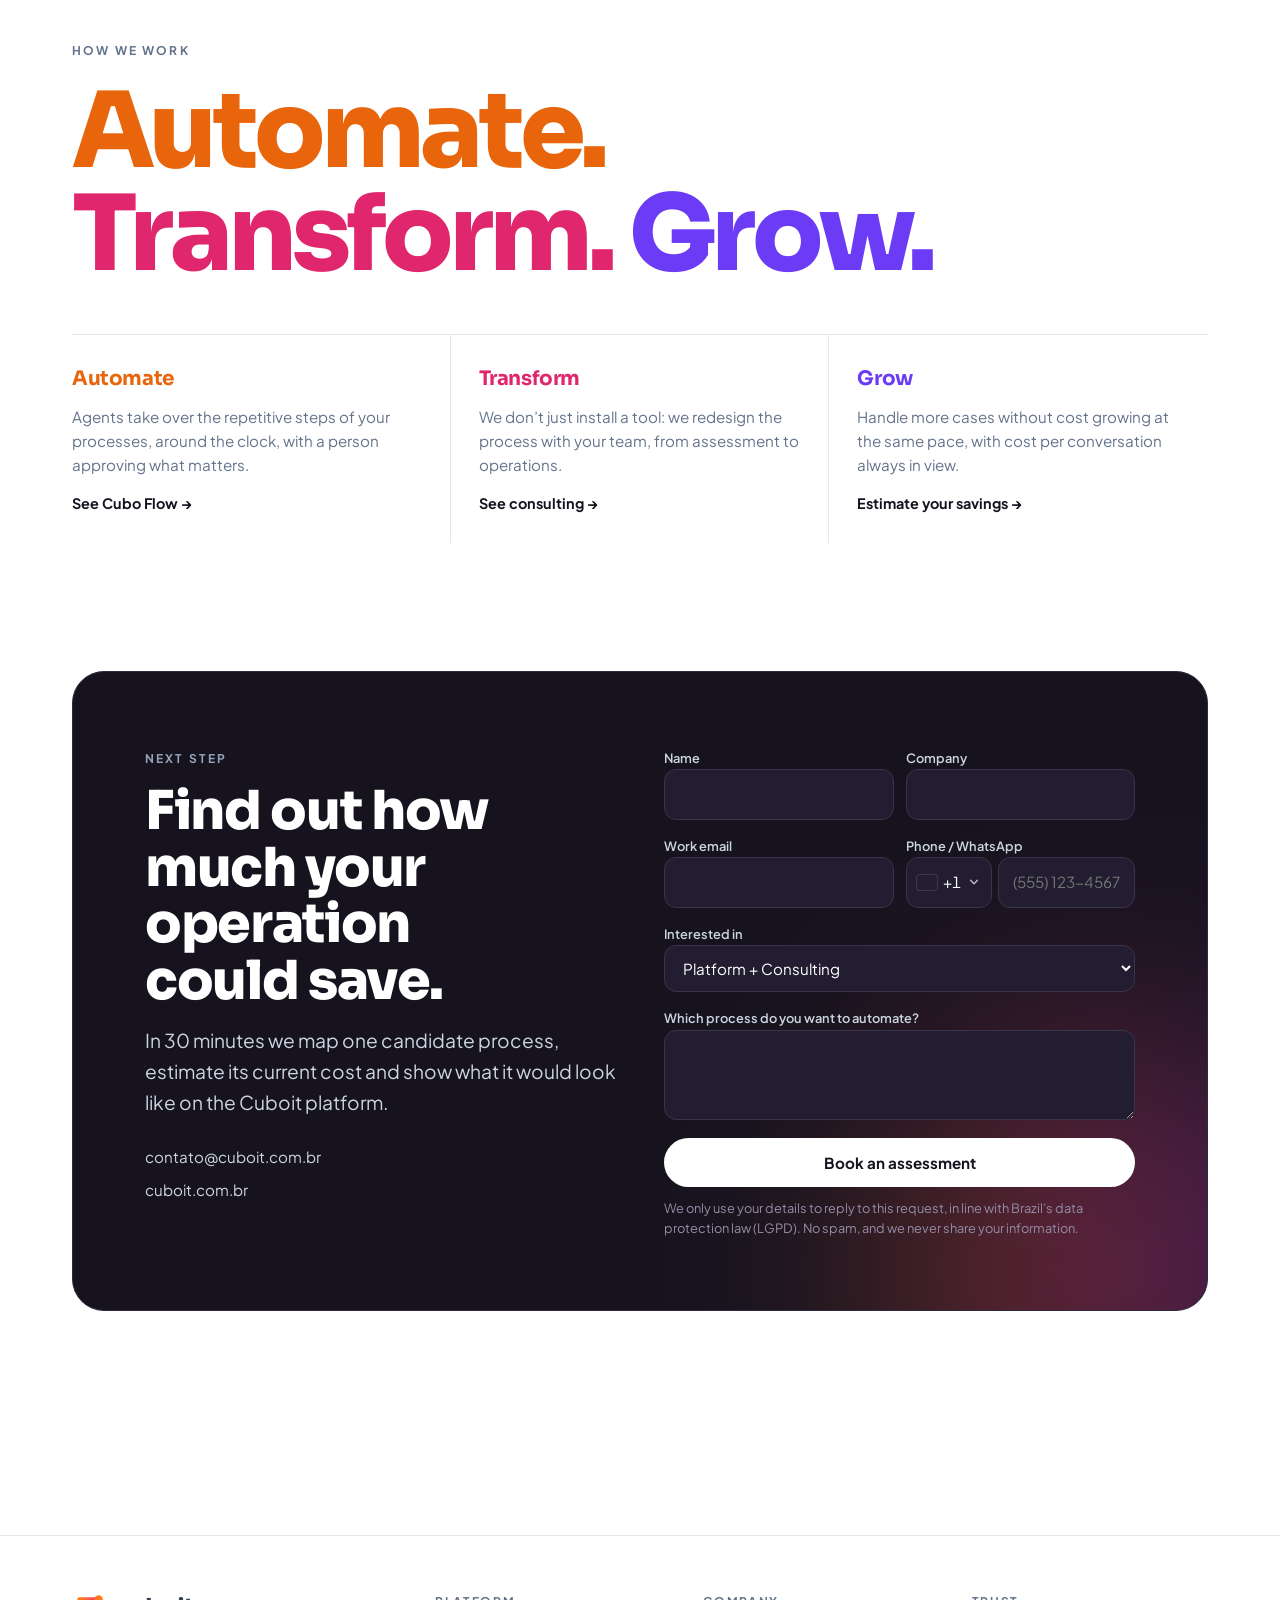
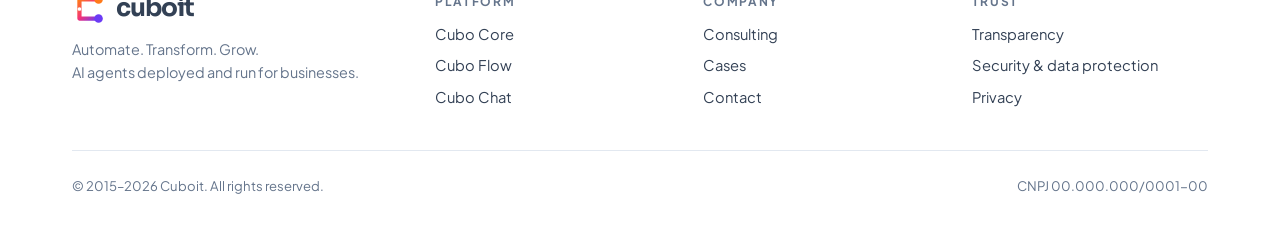
==== commit f29c882d: "Casos de uso hipotéticos com página própria: clínicas e governo - /casos/clinicas-agenda-prontuario/" ====
--- a/en/index.html
+++ b/en/index.html
@@ -185,7 +185,7 @@
 <link rel="preconnect" href="https://fonts.googleapis.com">
 <link rel="preconnect" href="https://fonts.gstatic.com" crossorigin>
 <link rel="stylesheet" href="https://fonts.googleapis.com/css2?family=Sora:wght@600;700;800&family=Plus+Jakarta+Sans:wght@400;500;600;700;800&family=JetBrains+Mono:wght@400;500&display=swap">
-<link rel="stylesheet" href="../css/style.css?v=202609281915">
+<link rel="stylesheet" href="../css/style.css?v=202609282034">
 </head>
 <body>
 
@@ -544,6 +544,17 @@
       <h2>Over a decade <span class="grad">modernizing operations.</span></h2>
       <p class="lead">Long before agentic AI, Cuboit was moving processes off paper and desktop software. Now we bring that experience to AI agents.</p>
     </div>
+    <p class="eyebrow case-features-label">Use cases · illustrative scenarios</p>
+    <div class="case-features">
+      <a class="case-feature" href="/en/cases/clinics-scheduling-records/">
+        <div><span class="uc-tag">Use case · Healthcare</span><h3>AI agents for clinics: scheduling and medical records</h3><p>A medical services company offers its client clinics a WhatsApp scheduling agent and an agent that summarizes medical records for doctors, citing every source.</p></div>
+        <span class="go">Read the case <span aria-hidden="true">→</span></span>
+      </a>
+      <a class="case-feature" href="/en/cases/government-documents/">
+        <div><span class="uc-tag">Use case · Public sector</span><h3>AI agents for city halls and governments: documents across every department</h3><p>A city hall or state government brings documents from every department into one place, with agents that answer staff and citizens, always citing the source and logging every decision.</p></div>
+        <span class="go">Read the case <span aria-hidden="true">→</span></span>
+      </a>
+    </div>
     <div class="cases">
       <article class="case"><span class="eyebrow">Cremeb</span><span class="metric">7 days → automated</span><p>Desktop-to-web system migration that eliminated a processing step that used to take a week.</p></article>
       <article class="case"><span class="eyebrow">Despachante Móvel</span><span class="metric">Remote service</span><p>A mobile platform bringing vehicle registration services to regions without in-person offices.</p></article>
@@ -593,7 +604,7 @@
           <span>cuboit.com.br</span>
         </div>
       </div>
-      <form id="leadForm" novalidate data-endpoint="">
+      <form id="leadForm" novalidate data-endpoint="https://formspree.io/f/xrpbrqra">
         <input type="hidden" name="_subject" value="New assessment request — Cuboit website (EN)">
         <div hidden><label>Leave this field empty <input name="_gotcha" tabindex="-1" autocomplete="off"></label></div>
         <div class="row">
@@ -644,6 +655,6 @@
   </div>
 </footer>
 
-<script src="../js/main.js?v=202609281915"></script>
+<script src="../js/main.js?v=202609282034"></script>
 </body>
 </html>
--- a/css/style.css
+++ b/css/style.css
@@ -383,3 +383,70 @@
 .fit li::before{content:"";position:absolute;left:0;top:.45em;width:12px;height:7px;border-left:2px solid var(--teal);border-bottom:2px solid var(--teal);transform:rotate(-45deg)}
 @media (max-width:900px){.segs{grid-template-columns:repeat(2,minmax(0,1fr))}.fit{grid-template-columns:minmax(0,1fr)}}
 @media (max-width:600px){.segs,.fit ul{grid-template-columns:minmax(0,1fr)}}
+
+/* CASO DE USO EM DESTAQUE */
+.usecase{display:grid;grid-template-columns:minmax(0,1.25fr) minmax(0,1fr);gap:0;background:var(--surface);border:1px solid var(--line);border-radius:24px;overflow:hidden;margin-bottom:20px}
+.uc-main{padding:clamp(24px,4vw,40px);display:grid;gap:18px;align-content:start}
+.uc-tag{justify-self:start;font-size:.72rem;font-weight:700;letter-spacing:.12em;text-transform:uppercase;padding:6px 12px;border-radius:99px;background:var(--tag-run-bg);color:var(--tag-run-fg)}
+.usecase h3{font-size:clamp(1.4rem,2.6vw,2rem);font-weight:800;letter-spacing:-.03em;line-height:1.15}
+.uc-ctx{color:var(--ink-2);max-width:60ch}
+.uc-agents{display:grid;grid-template-columns:repeat(2,minmax(0,1fr));gap:14px}
+.uc-agents>div{border:1px solid var(--line);border-radius:16px;padding:18px;display:grid;gap:8px;align-content:start}
+.uc-agents .tile{width:38px;height:38px;border-radius:11px}
+.uc-agents .tile svg{width:19px;height:19px}
+.uc-agents p{color:var(--muted);font-size:.9rem}
+.uc-care{display:grid;gap:10px}
+.uc-care ul{list-style:none;margin:0;padding:0;display:grid;grid-template-columns:repeat(2,minmax(0,1fr));gap:8px 20px}
+.uc-care li{position:relative;padding-left:22px;color:var(--ink-2);font-size:.9rem}
+.uc-care li::before{content:"";position:absolute;left:0;top:.42em;width:12px;height:7px;border-left:2px solid var(--teal);border-bottom:2px solid var(--teal);transform:rotate(-45deg)}
+.uc-journey{background:var(--bg-soft);border-left:1px solid var(--line);padding:clamp(24px,4vw,40px);display:grid;gap:18px;align-content:start}
+.uc-journey>b{font-family:var(--brand);font-size:1.05rem}
+.uc-journey ol{list-style:none;margin:0;padding:0;display:grid;gap:0;position:relative}
+.uc-journey li{display:grid;grid-template-columns:auto minmax(0,1fr);gap:14px;padding-bottom:18px;position:relative}
+.uc-journey li:not(:last-child)::after{content:"";position:absolute;left:17px;top:38px;bottom:4px;width:2px;background:var(--line)}
+.uc-journey .tile{width:36px;height:36px;border-radius:11px;position:relative;z-index:1}
+.uc-journey .tile svg{width:18px;height:18px}
+.uc-journey li b{display:block;font-size:.92rem}
+.uc-journey li p{color:var(--muted);font-size:.88rem}
+.uc-journey small{color:var(--muted);font-size:.78rem}
+@media (max-width:900px){
+  .usecase{grid-template-columns:minmax(0,1fr)}
+  .uc-journey{border-left:0;border-top:1px solid var(--line)}
+}
+@media (max-width:600px){.uc-agents,.uc-care ul{grid-template-columns:minmax(0,1fr)}}
+
+/* PÁGINA DE CASE */
+.case-hero{padding-block:clamp(48px,7vw,88px) clamp(32px,5vw,56px)}
+.case-hero .wrap{display:grid;gap:18px;justify-items:start}
+.case-hero h1{font-size:clamp(2.1rem,5vw,3.8rem);max-width:20ch}
+.case-back{font-size:.9rem;font-weight:600;color:var(--muted);text-decoration:none}
+.case-back:hover{color:var(--ink)}
+.case-sec{padding-block:clamp(40px,6vw,72px)}
+.case-h2{font-size:clamp(1.5rem,3vw,2.2rem);margin-bottom:24px}
+.pains{display:grid;grid-template-columns:repeat(3,minmax(0,1fr));gap:16px}
+.pain{border-left:3px solid var(--orange);padding:4px 0 4px 18px;display:grid;gap:6px}
+.pain p{color:var(--muted);font-size:.95rem}
+.case-page .usecase{margin-bottom:0}
+.case-biz .lead{max-width:70ch}
+.steps-3{grid-template-columns:repeat(3,minmax(0,1fr))}
+.case-note{margin-top:16px;font-size:.82rem;color:var(--muted)}
+.case-cta h2{font-size:clamp(1.6rem,3.4vw,2.4rem)}
+@media (max-width:900px){.pains,.steps-3{grid-template-columns:minmax(0,1fr)}.steps-3 .step{border-right:0;border-bottom:1px solid var(--line)}.steps-3 .step:last-child{border-bottom:0}}
+
+/* CHAMADA DO CASE NA HOME */
+.case-feature{display:grid;grid-template-columns:minmax(0,1fr) auto;gap:24px;align-items:center;background:var(--surface);border:1px solid var(--line);border-radius:24px;padding:clamp(24px,4vw,36px);margin-bottom:20px;text-decoration:none;color:inherit;transition:border-color .2s,transform .2s}
+.case-feature:hover{border-color:var(--violet);transform:translateY(-2px)}
+.case-feature h3{font-size:clamp(1.3rem,2.4vw,1.8rem);font-weight:800;letter-spacing:-.02em;margin:10px 0 8px}
+.case-feature p{color:var(--muted);max-width:62ch}
+.case-feature .go{font-weight:700;white-space:nowrap}
+@media (max-width:700px){.case-feature{grid-template-columns:minmax(0,1fr)}}
+.case-features{display:grid;grid-template-columns:repeat(2,minmax(0,1fr));gap:20px;margin-bottom:20px}
+.case-features .case-feature{grid-template-columns:minmax(0,1fr);margin-bottom:0;align-content:space-between}
+@media (max-width:800px){.case-features{grid-template-columns:minmax(0,1fr)}}
+.case-features-label{margin:0 0 14px}
+.case-page .usecase{grid-template-columns:minmax(0,1fr)}
+.case-page .uc-agents{grid-template-columns:repeat(auto-fit,minmax(240px,1fr))}
+.case-page .uc-journey{border-left:0;border-top:1px solid var(--line)}
+.case-page .uc-journey ol{grid-template-columns:repeat(auto-fit,minmax(200px,1fr));gap:18px}
+.case-page .uc-journey li{padding-bottom:0}
+.case-page .uc-journey li::after{display:none}
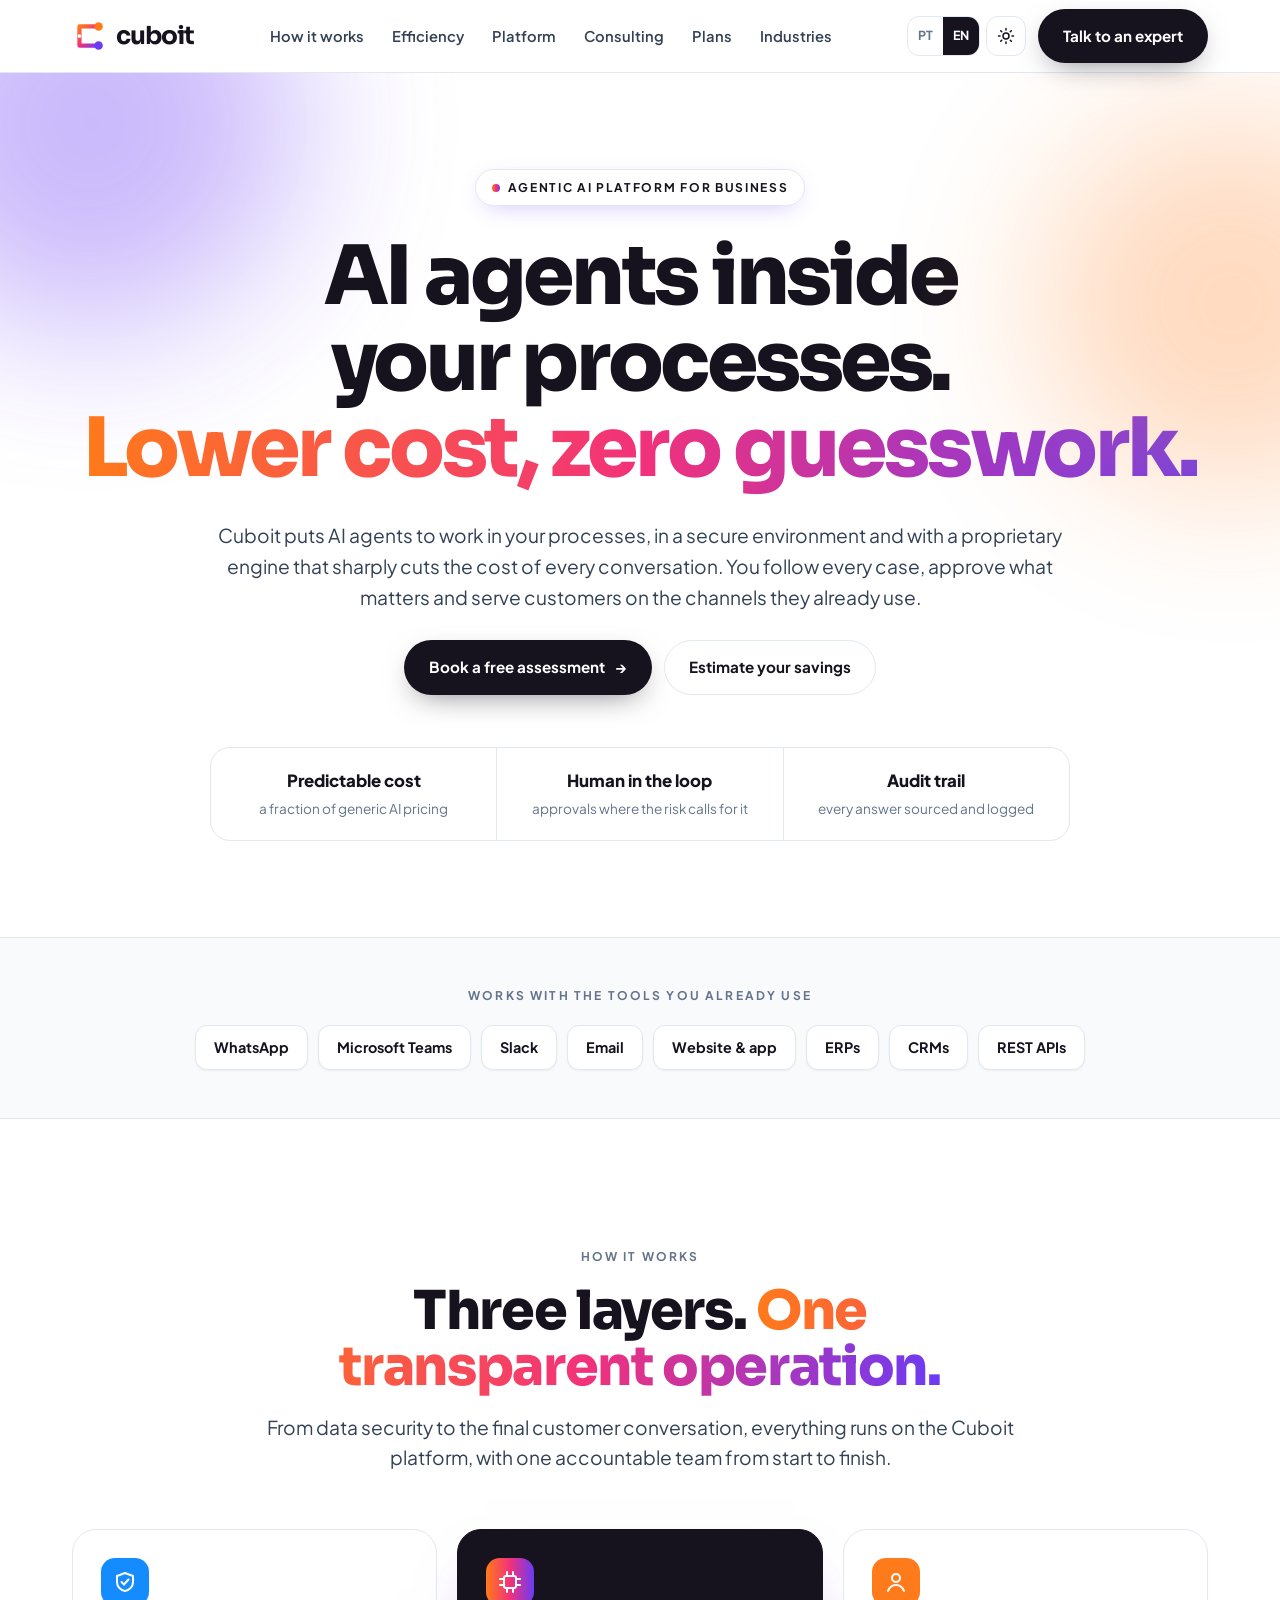
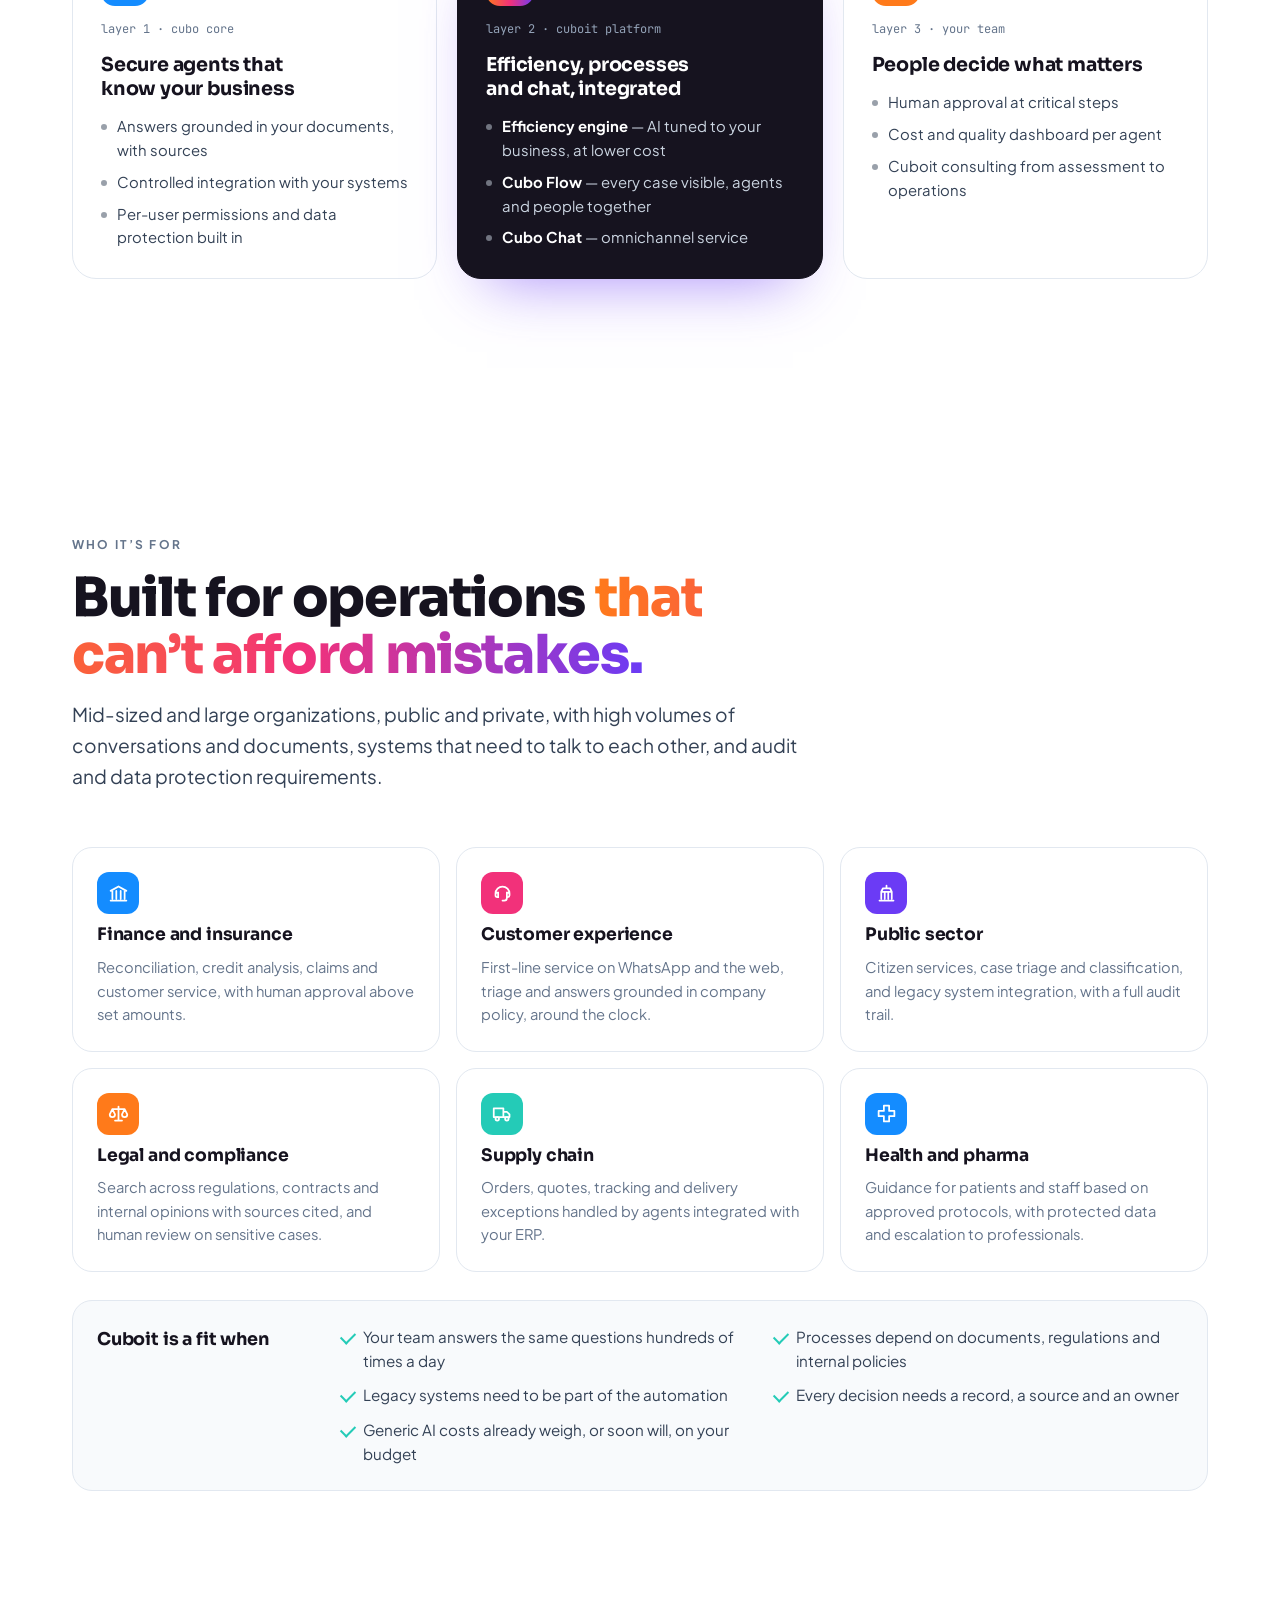
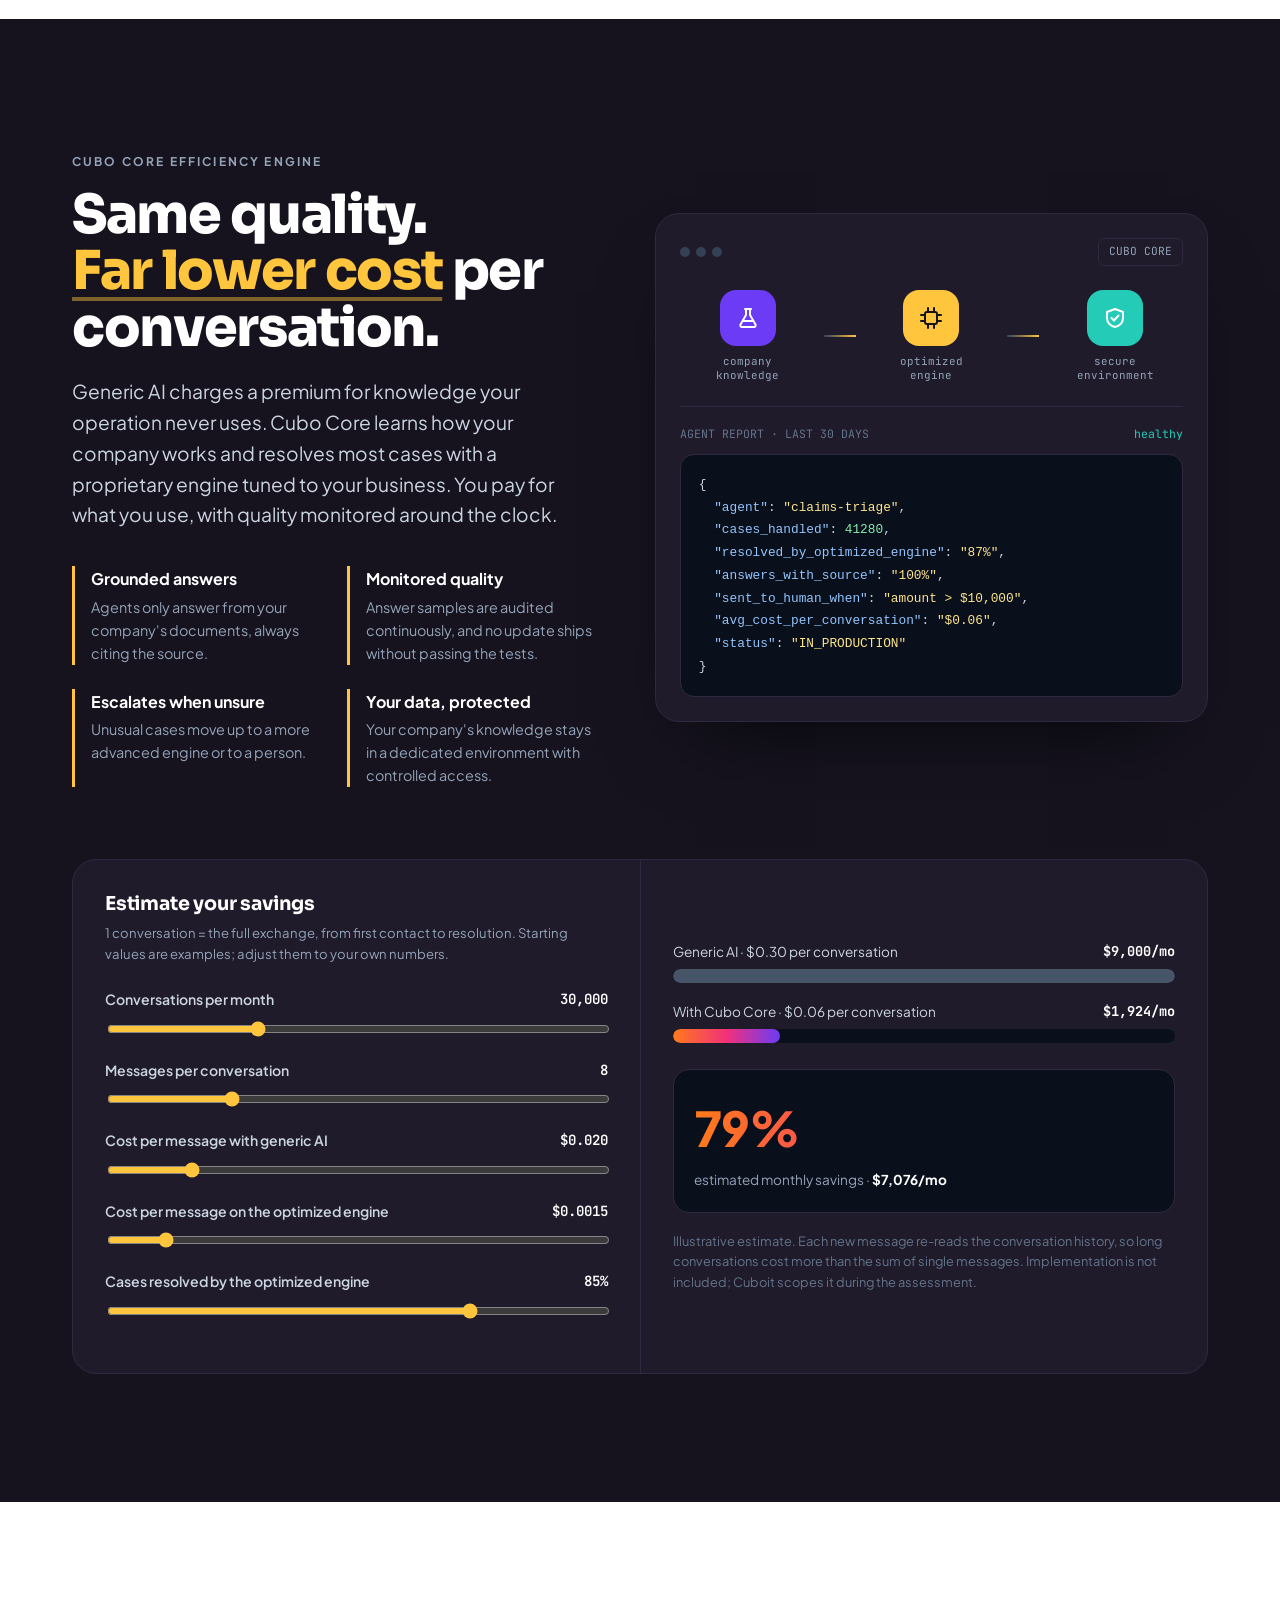
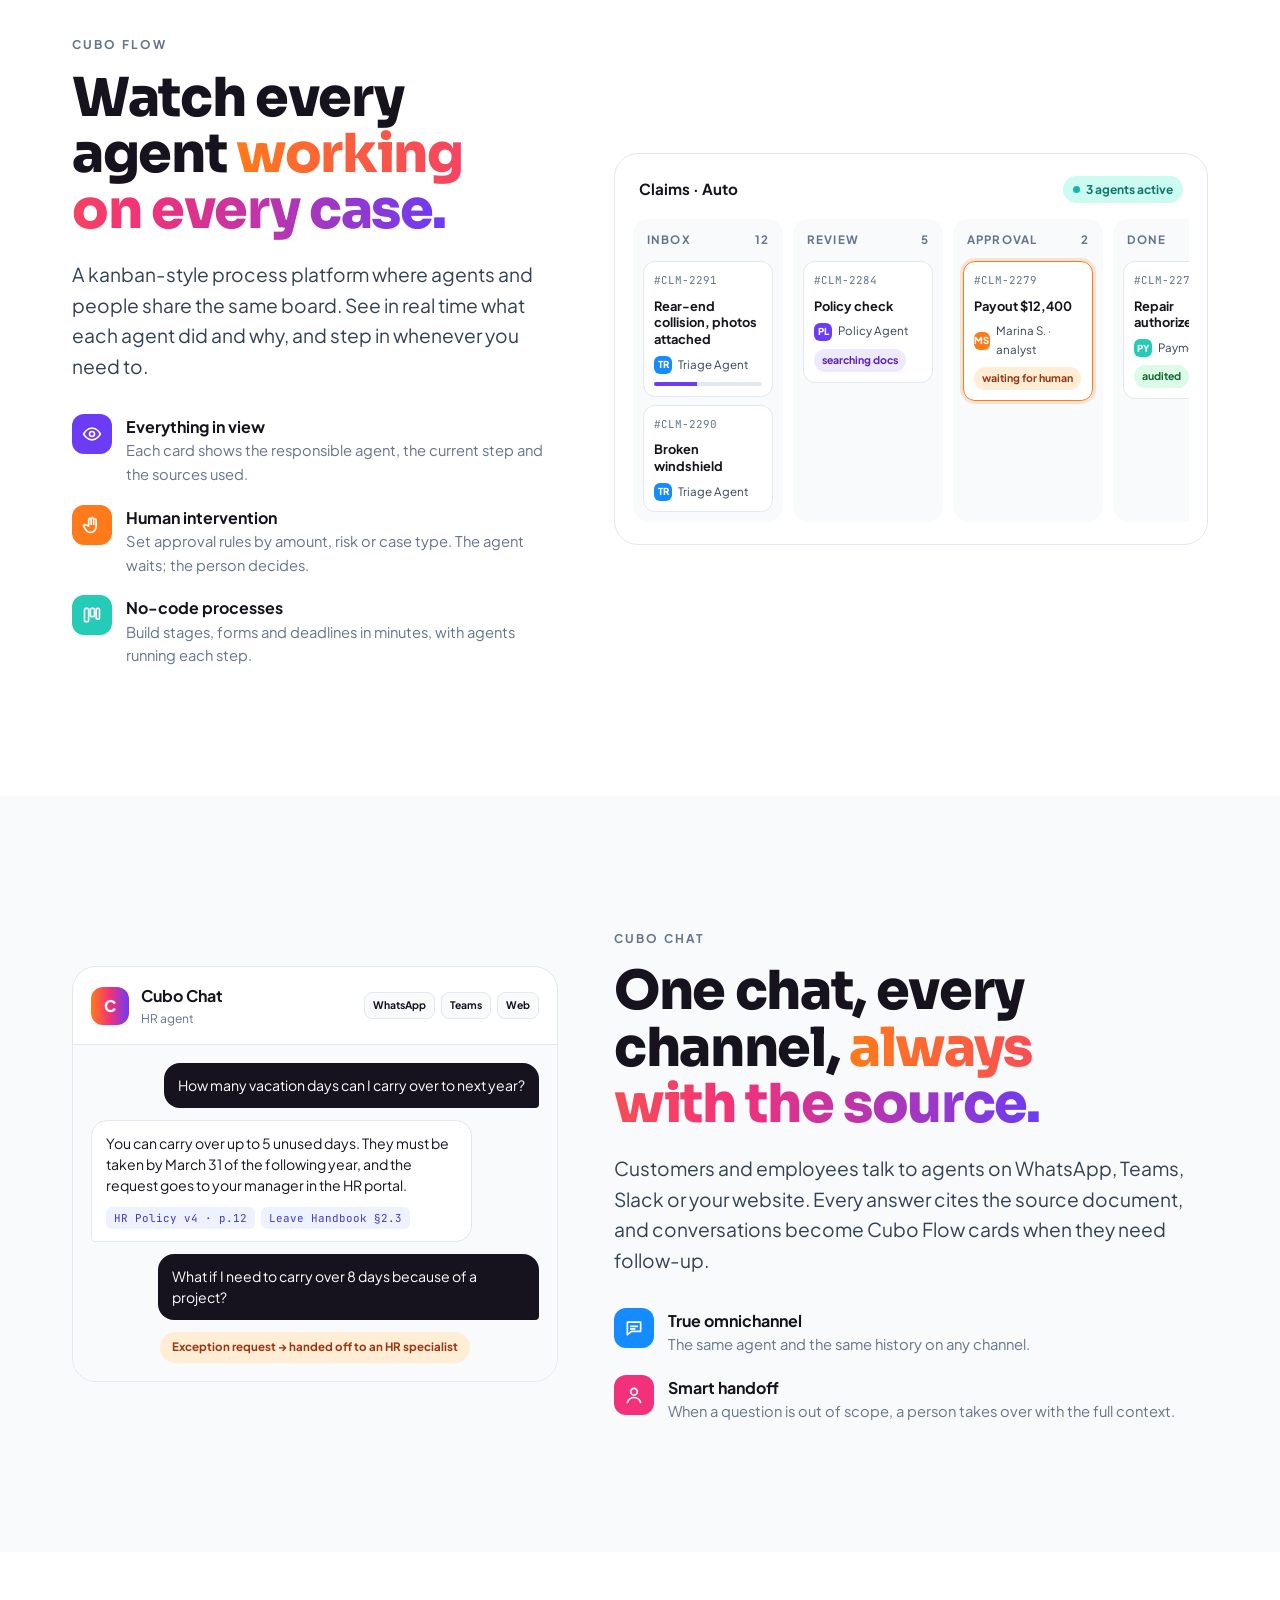
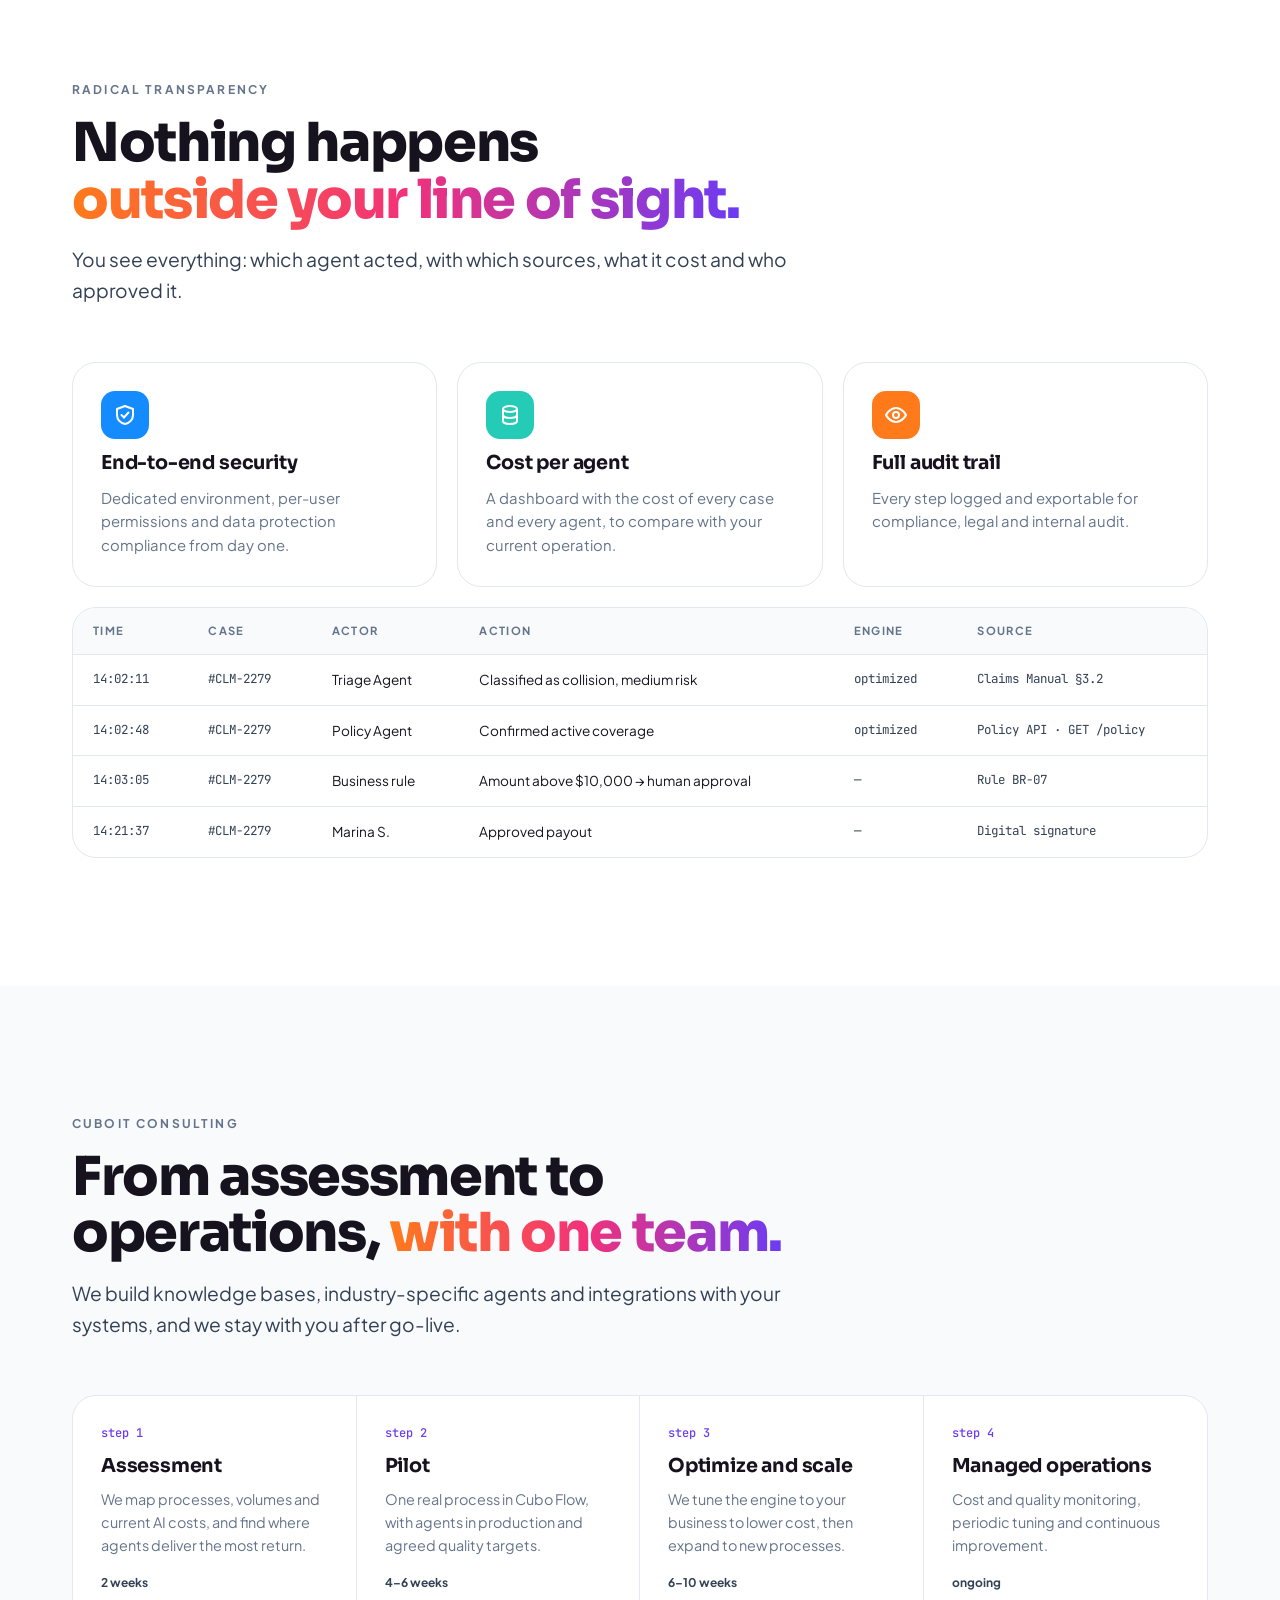
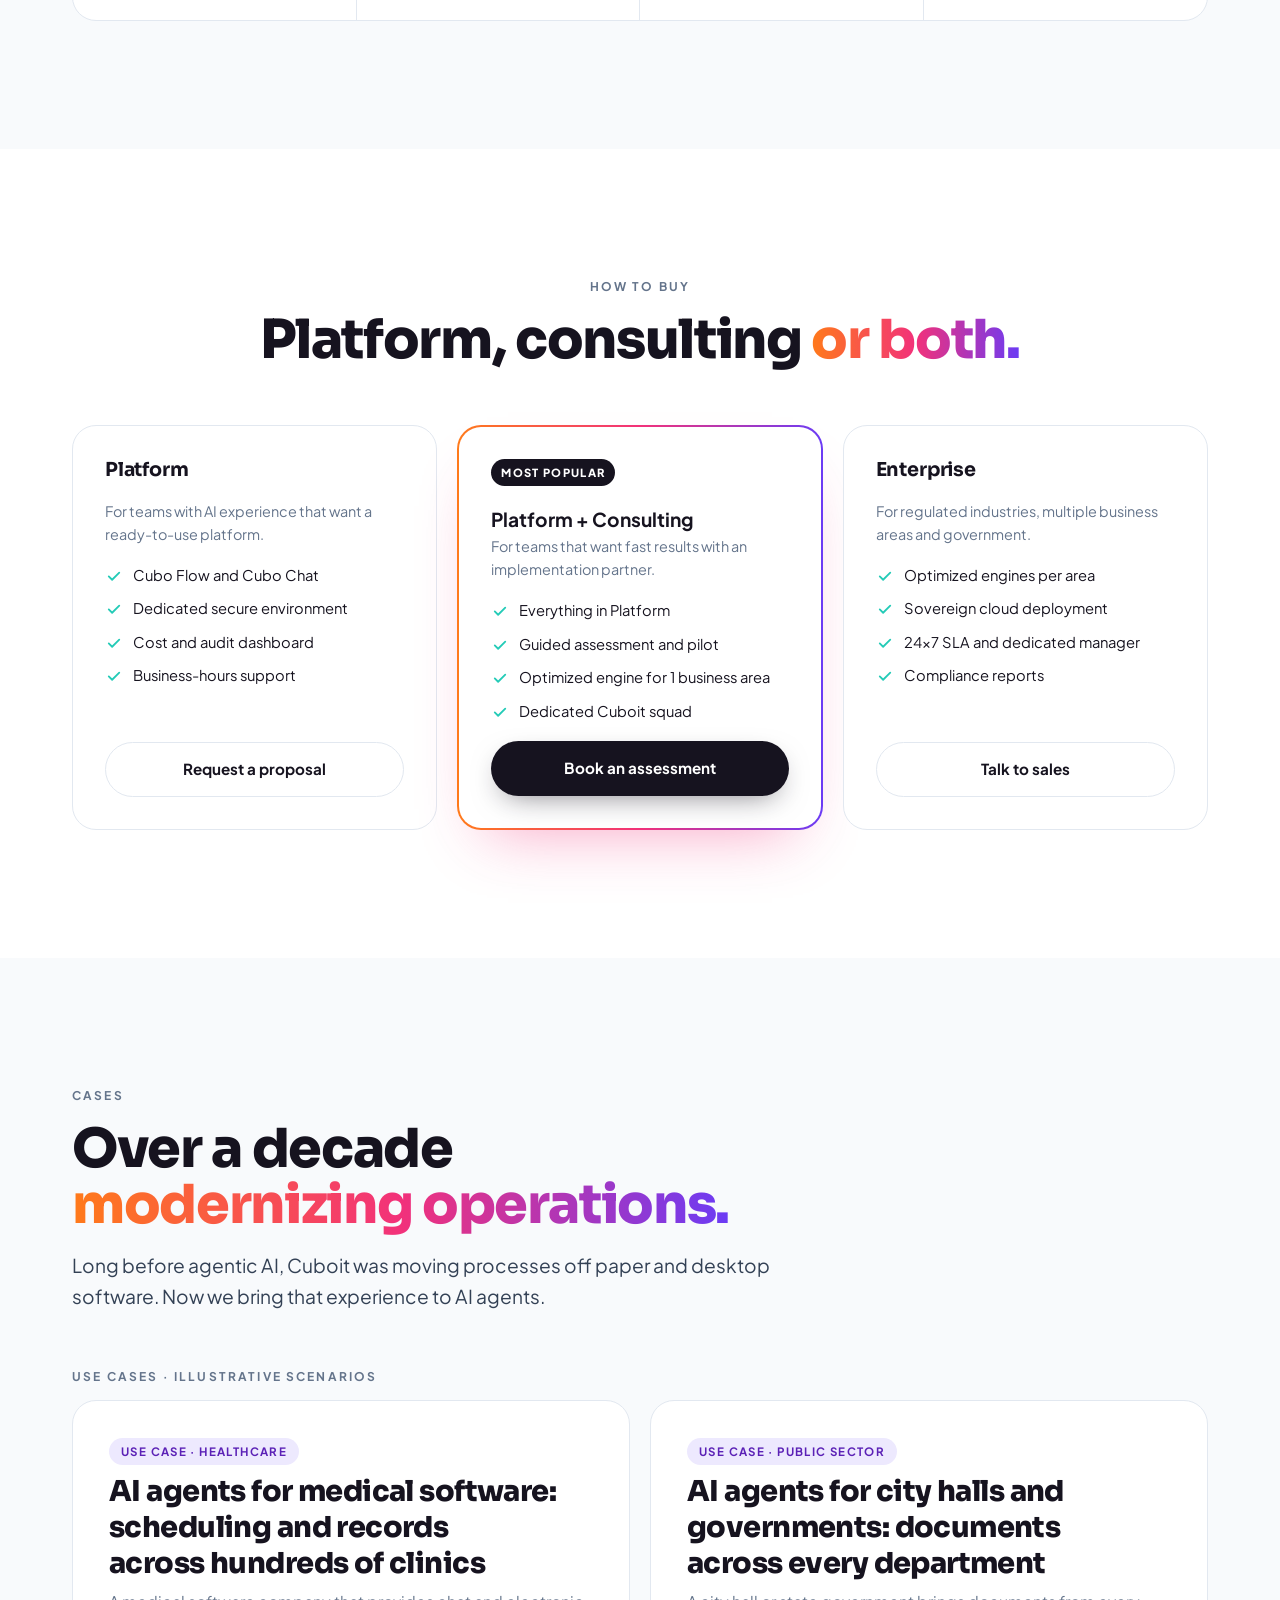
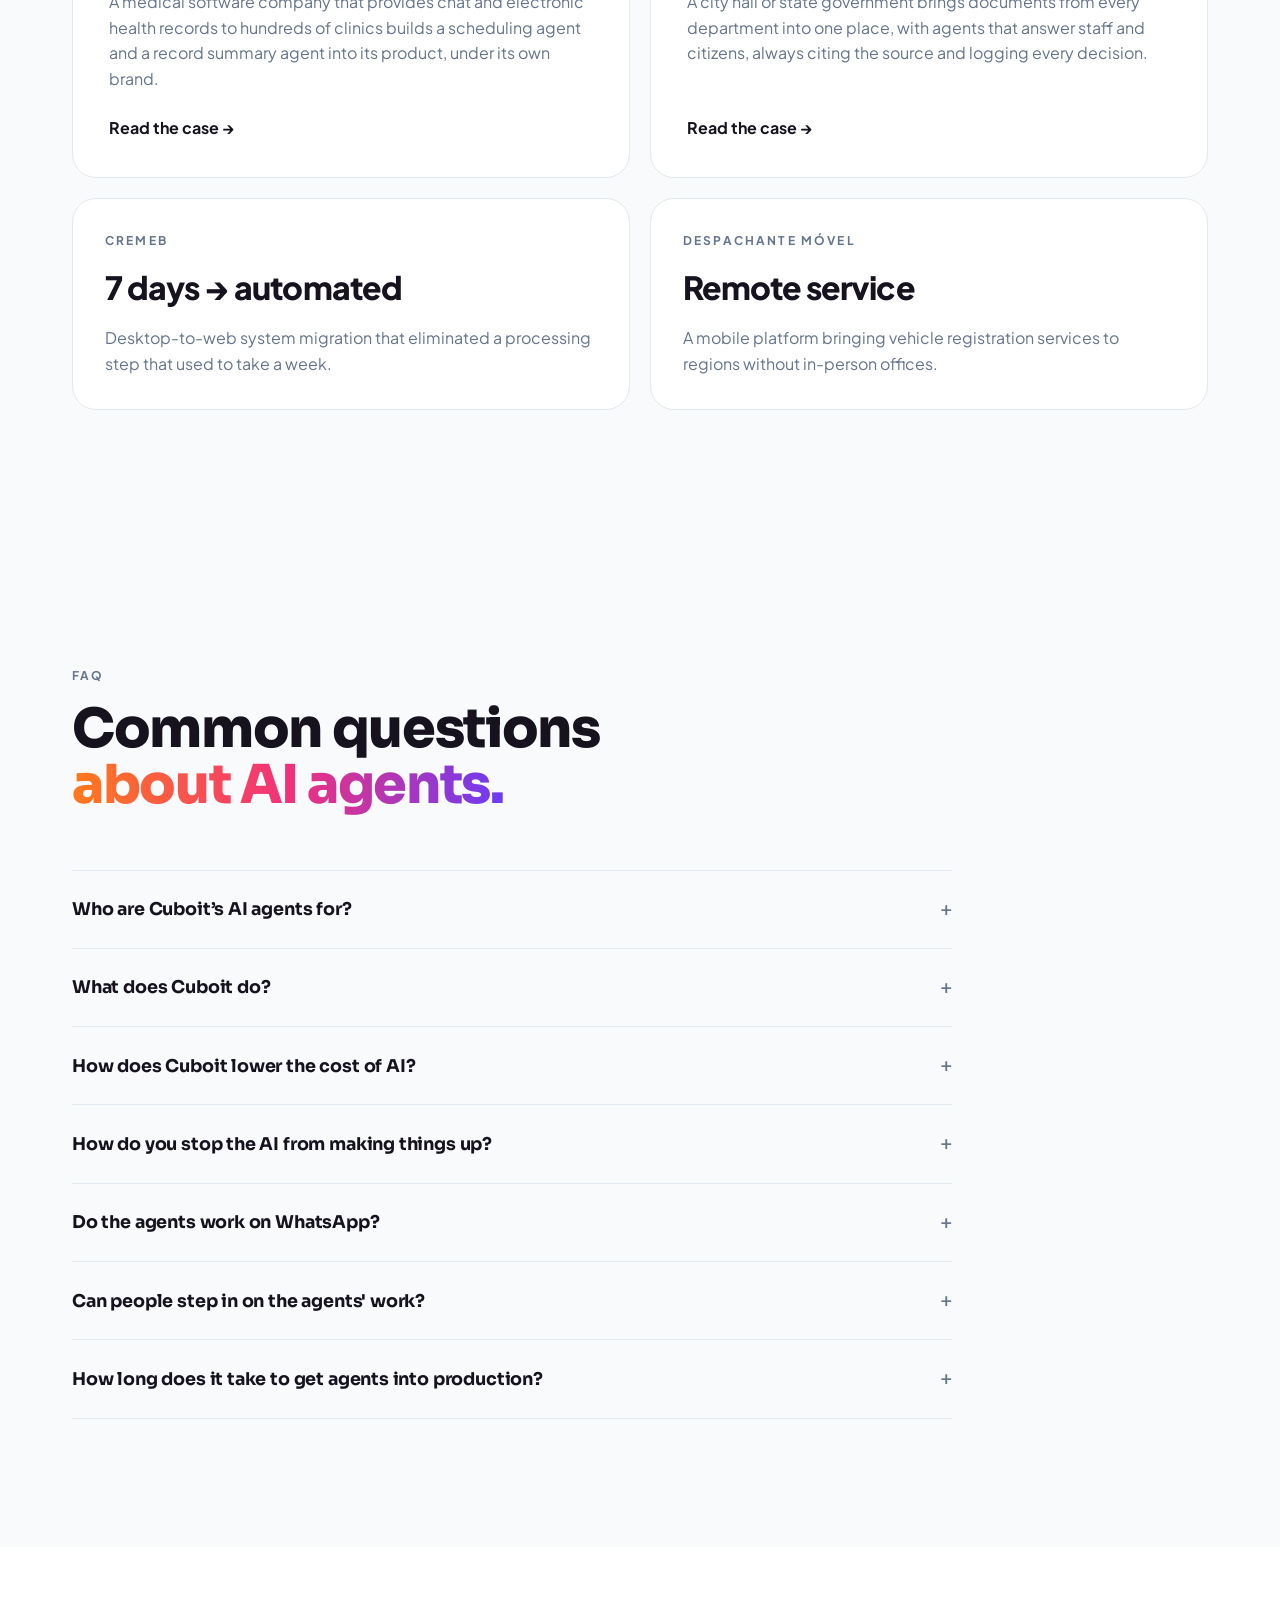
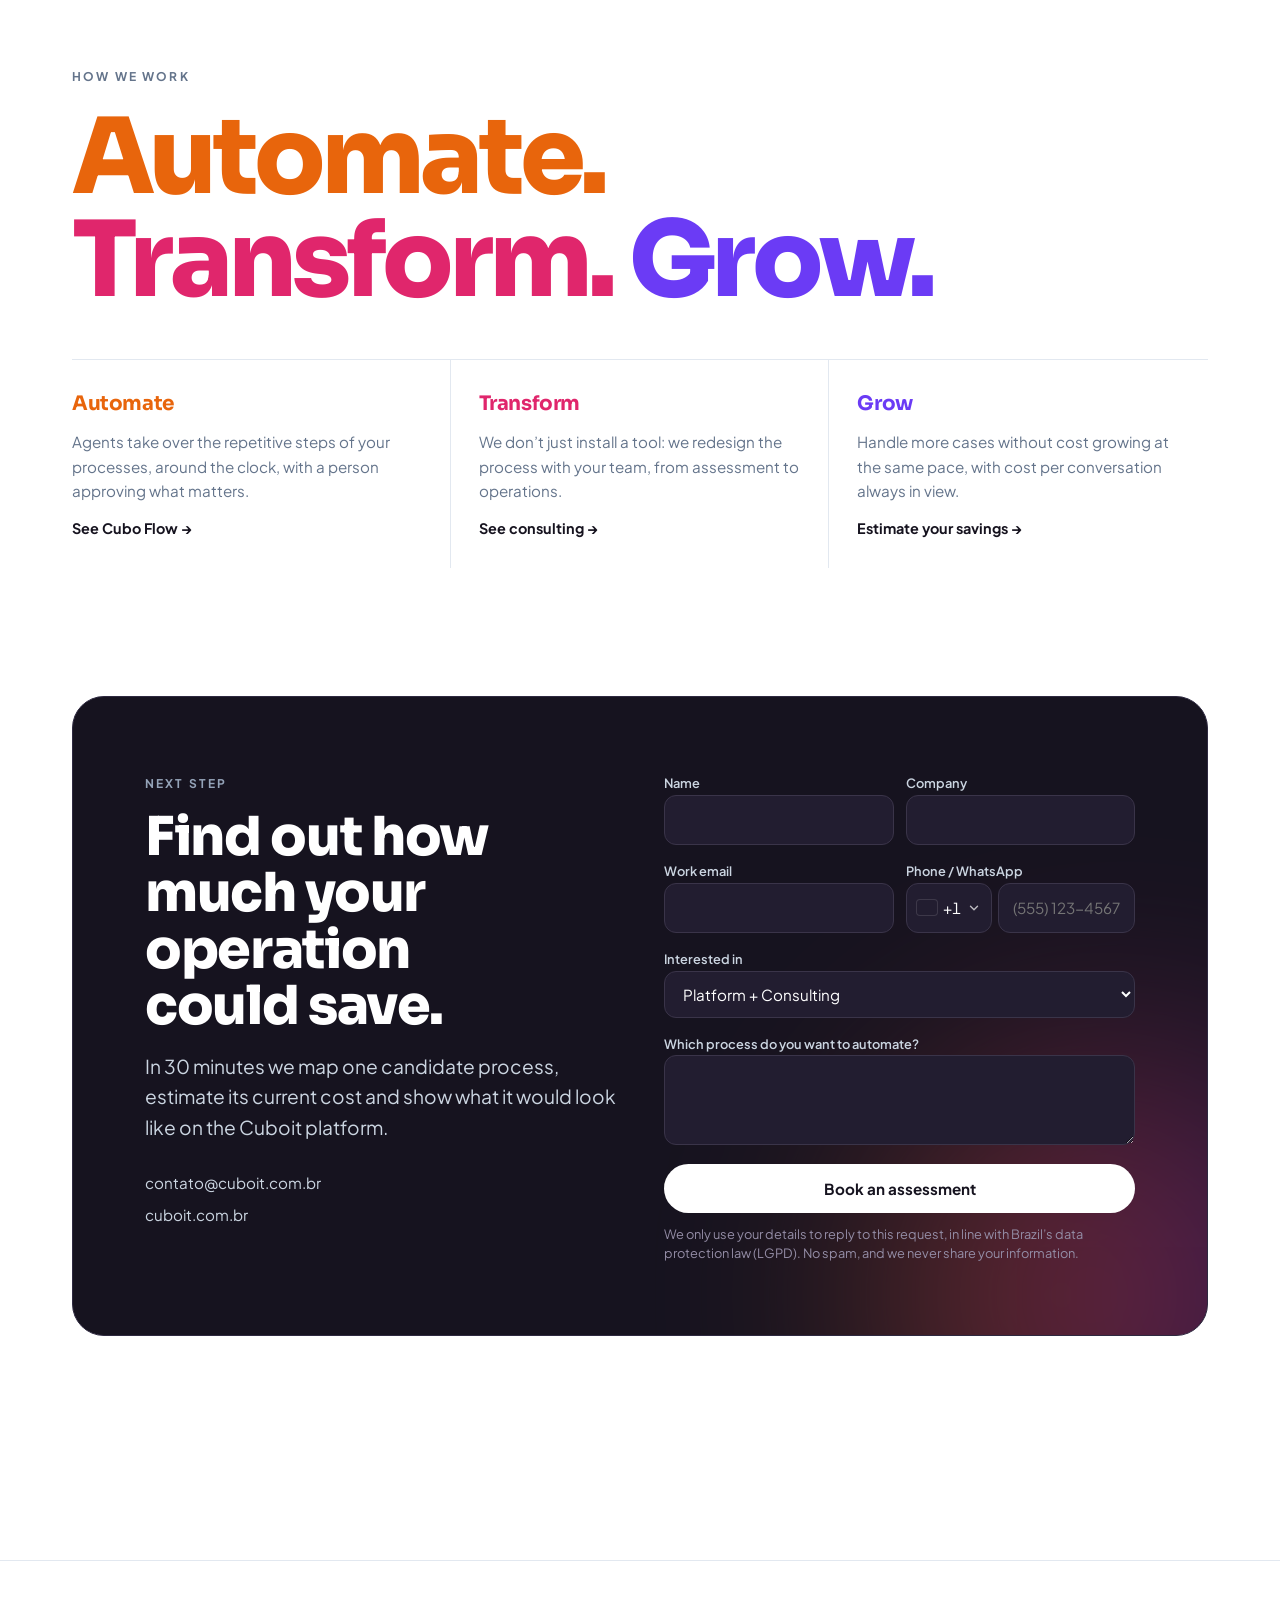
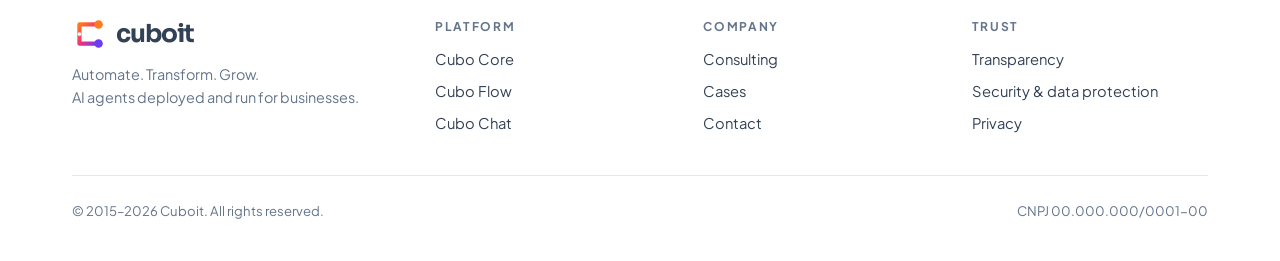
==== commit 7d49ea9a: "Caso de saúde passa a ser de um ERP médico que atende centenas de clínicas O cliente é a empresa de " ====
--- a/en/index.html
+++ b/en/index.html
@@ -185,7 +185,7 @@
 <link rel="preconnect" href="https://fonts.googleapis.com">
 <link rel="preconnect" href="https://fonts.gstatic.com" crossorigin>
 <link rel="stylesheet" href="https://fonts.googleapis.com/css2?family=Sora:wght@600;700;800&family=Plus+Jakarta+Sans:wght@400;500;600;700;800&family=JetBrains+Mono:wght@400;500&display=swap">
-<link rel="stylesheet" href="../css/style.css?v=202609282034">
+<link rel="stylesheet" href="../css/style.css?v=202609282041">
 </head>
 <body>
 
@@ -546,8 +546,8 @@
     </div>
     <p class="eyebrow case-features-label">Use cases · illustrative scenarios</p>
     <div class="case-features">
-      <a class="case-feature" href="/en/cases/clinics-scheduling-records/">
-        <div><span class="uc-tag">Use case · Healthcare</span><h3>AI agents for clinics: scheduling and medical records</h3><p>A medical services company offers its client clinics a WhatsApp scheduling agent and an agent that summarizes medical records for doctors, citing every source.</p></div>
+      <a class="case-feature" href="/en/cases/medical-software-scheduling-records/">
+        <div><span class="uc-tag">Use case · Healthcare</span><h3>AI agents for medical software: scheduling and records across hundreds of clinics</h3><p>A medical software company that provides chat and electronic health records to hundreds of clinics builds a scheduling agent and a record summary agent into its product, under its own brand.</p></div>
         <span class="go">Read the case <span aria-hidden="true">→</span></span>
       </a>
       <a class="case-feature" href="/en/cases/government-documents/">
@@ -655,6 +655,6 @@
   </div>
 </footer>
 
-<script src="../js/main.js?v=202609282034"></script>
+<script src="../js/main.js?v=202609282041"></script>
 </body>
 </html>
--- a/css/style.css
+++ b/css/style.css
@@ -447,6 +447,6 @@
 .case-page .usecase{grid-template-columns:minmax(0,1fr)}
 .case-page .uc-agents{grid-template-columns:repeat(auto-fit,minmax(240px,1fr))}
 .case-page .uc-journey{border-left:0;border-top:1px solid var(--line)}
-.case-page .uc-journey ol{grid-template-columns:repeat(auto-fit,minmax(200px,1fr));gap:18px}
+.case-page .uc-journey ol{grid-template-columns:repeat(auto-fit,minmax(170px,1fr));gap:18px}
 .case-page .uc-journey li{padding-bottom:0}
 .case-page .uc-journey li::after{display:none}
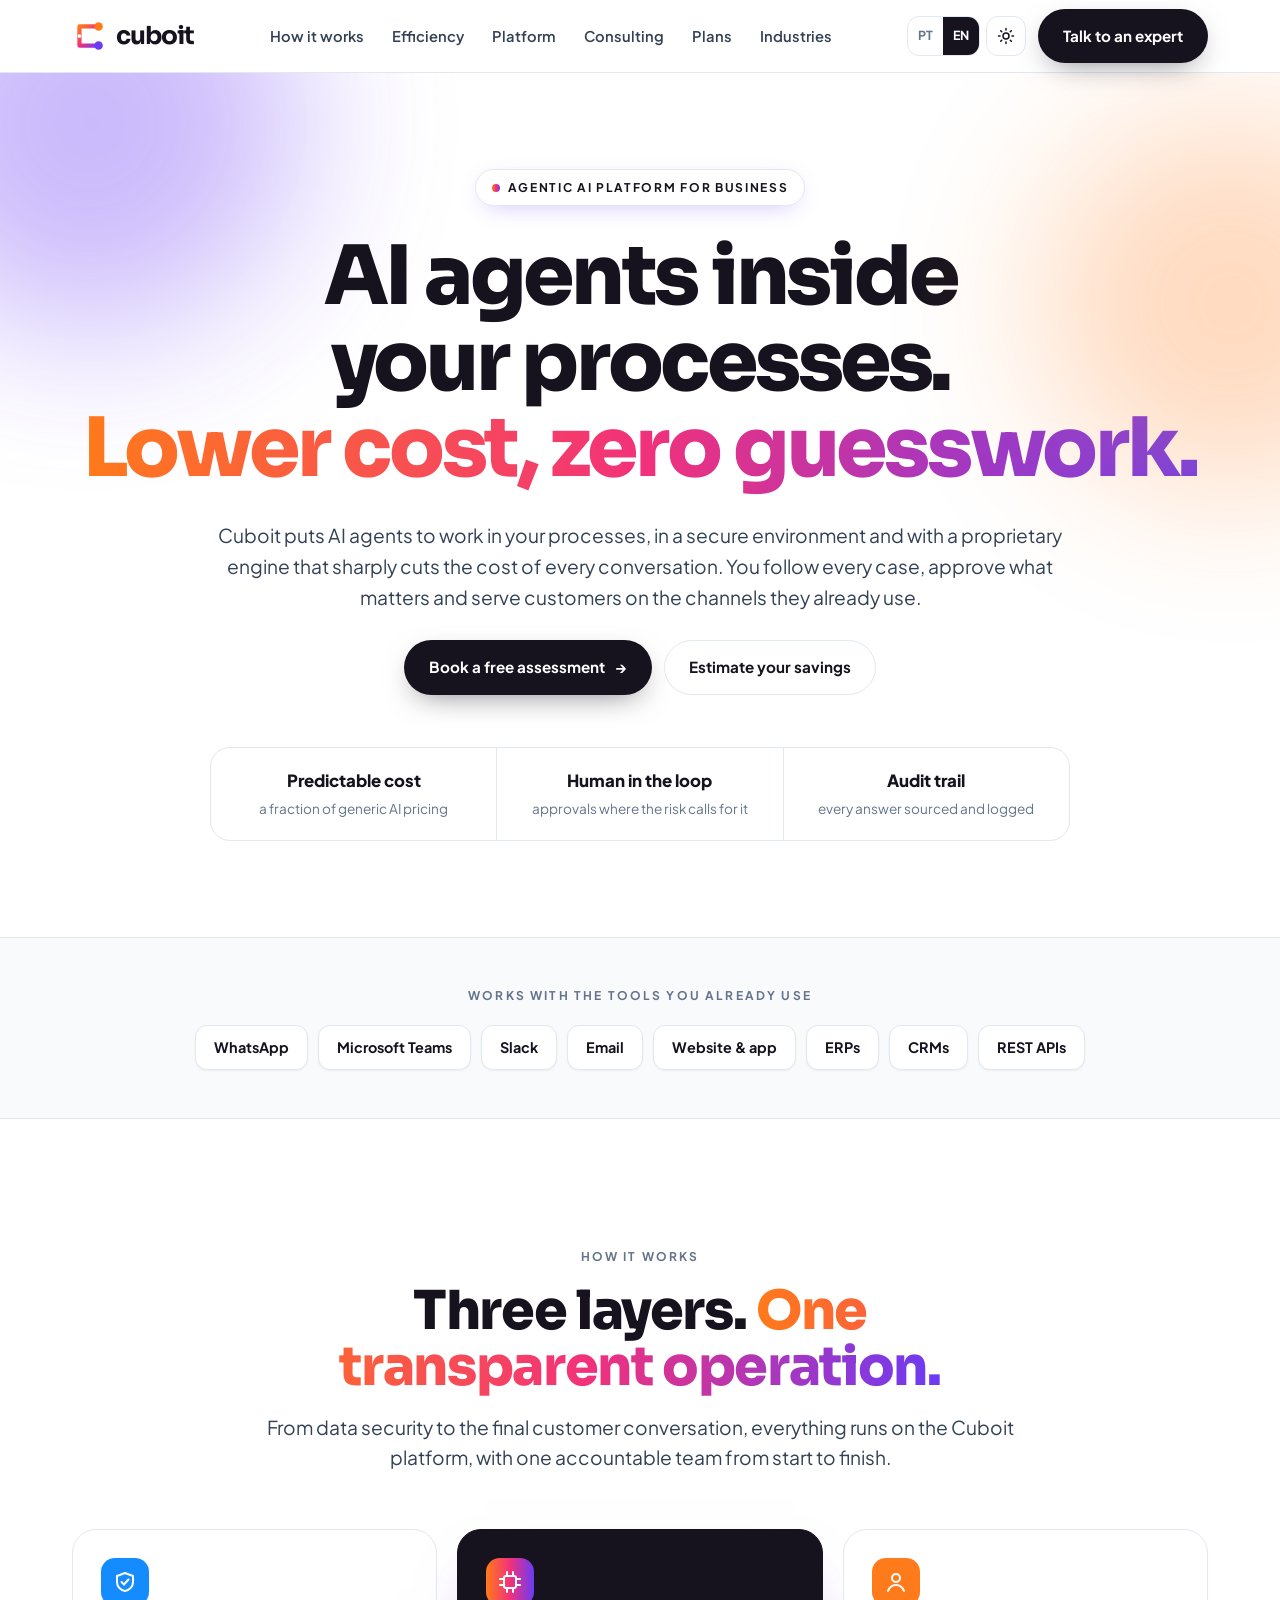
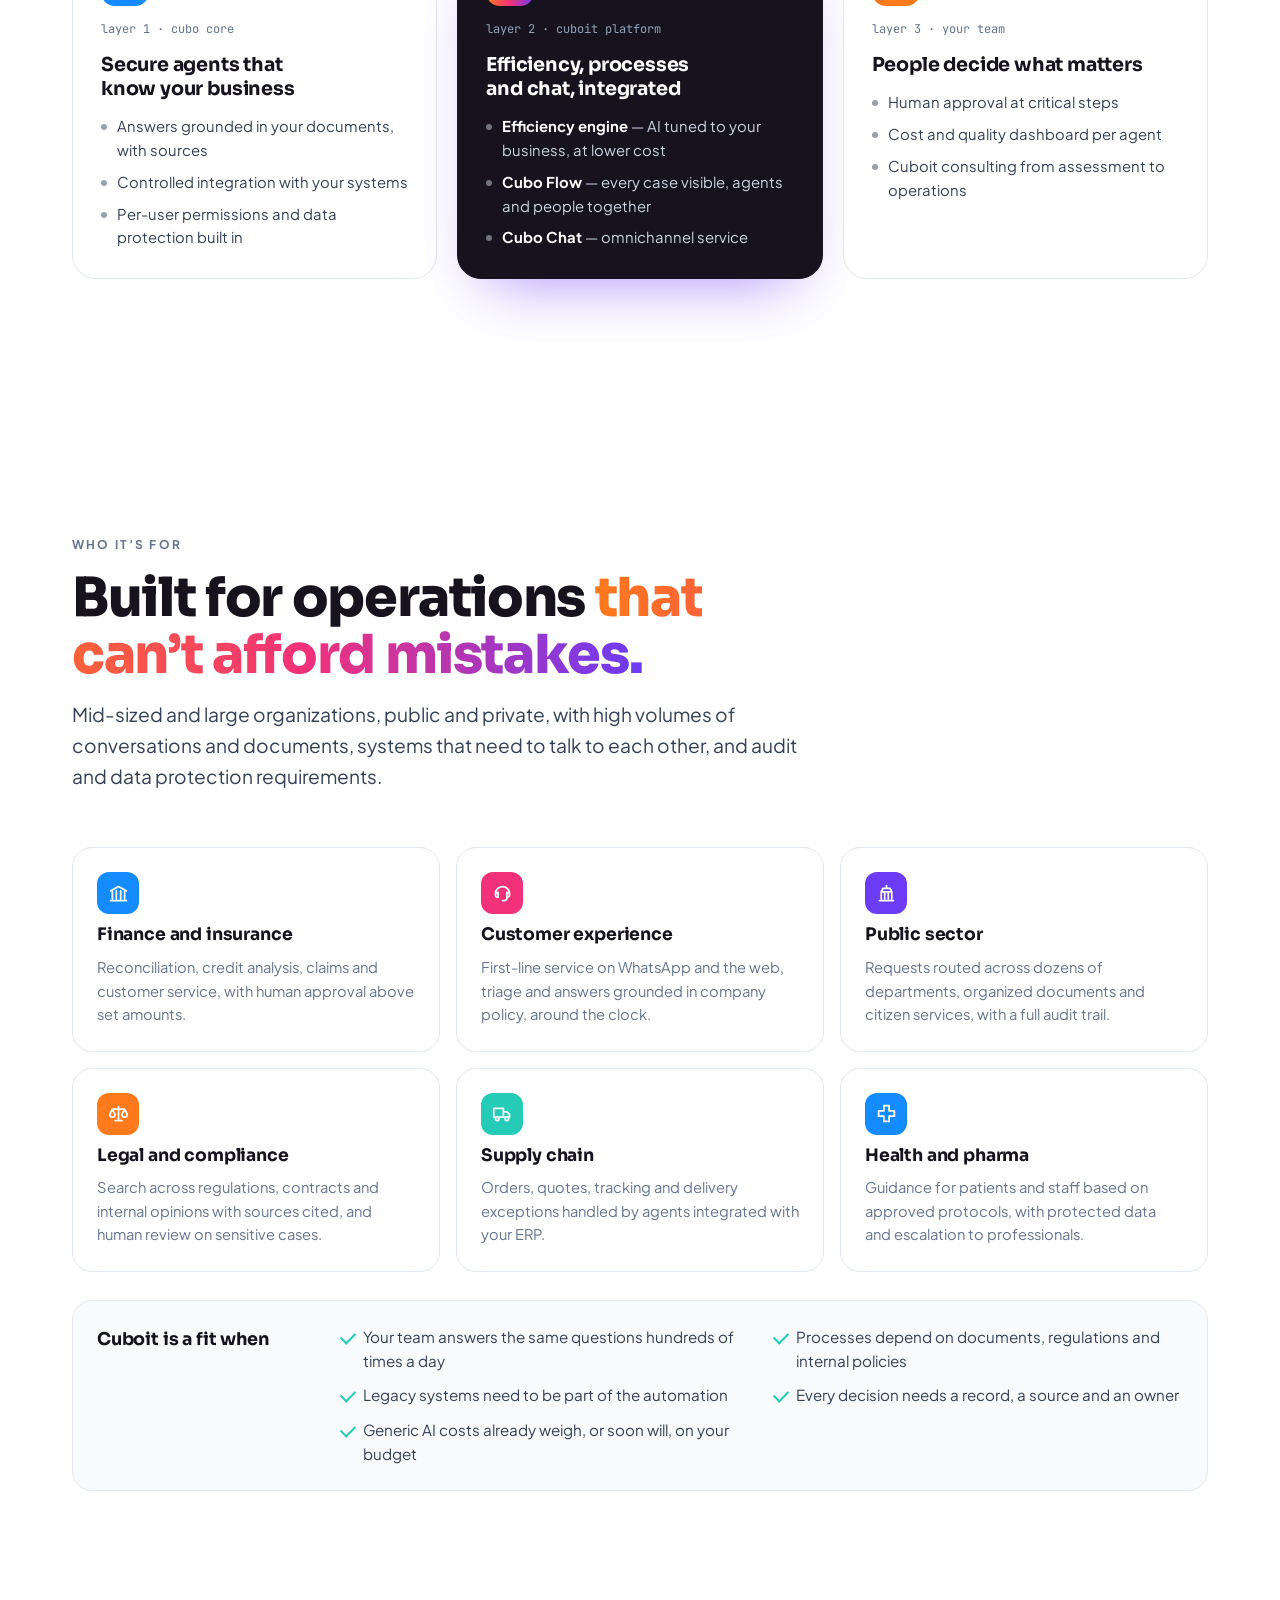
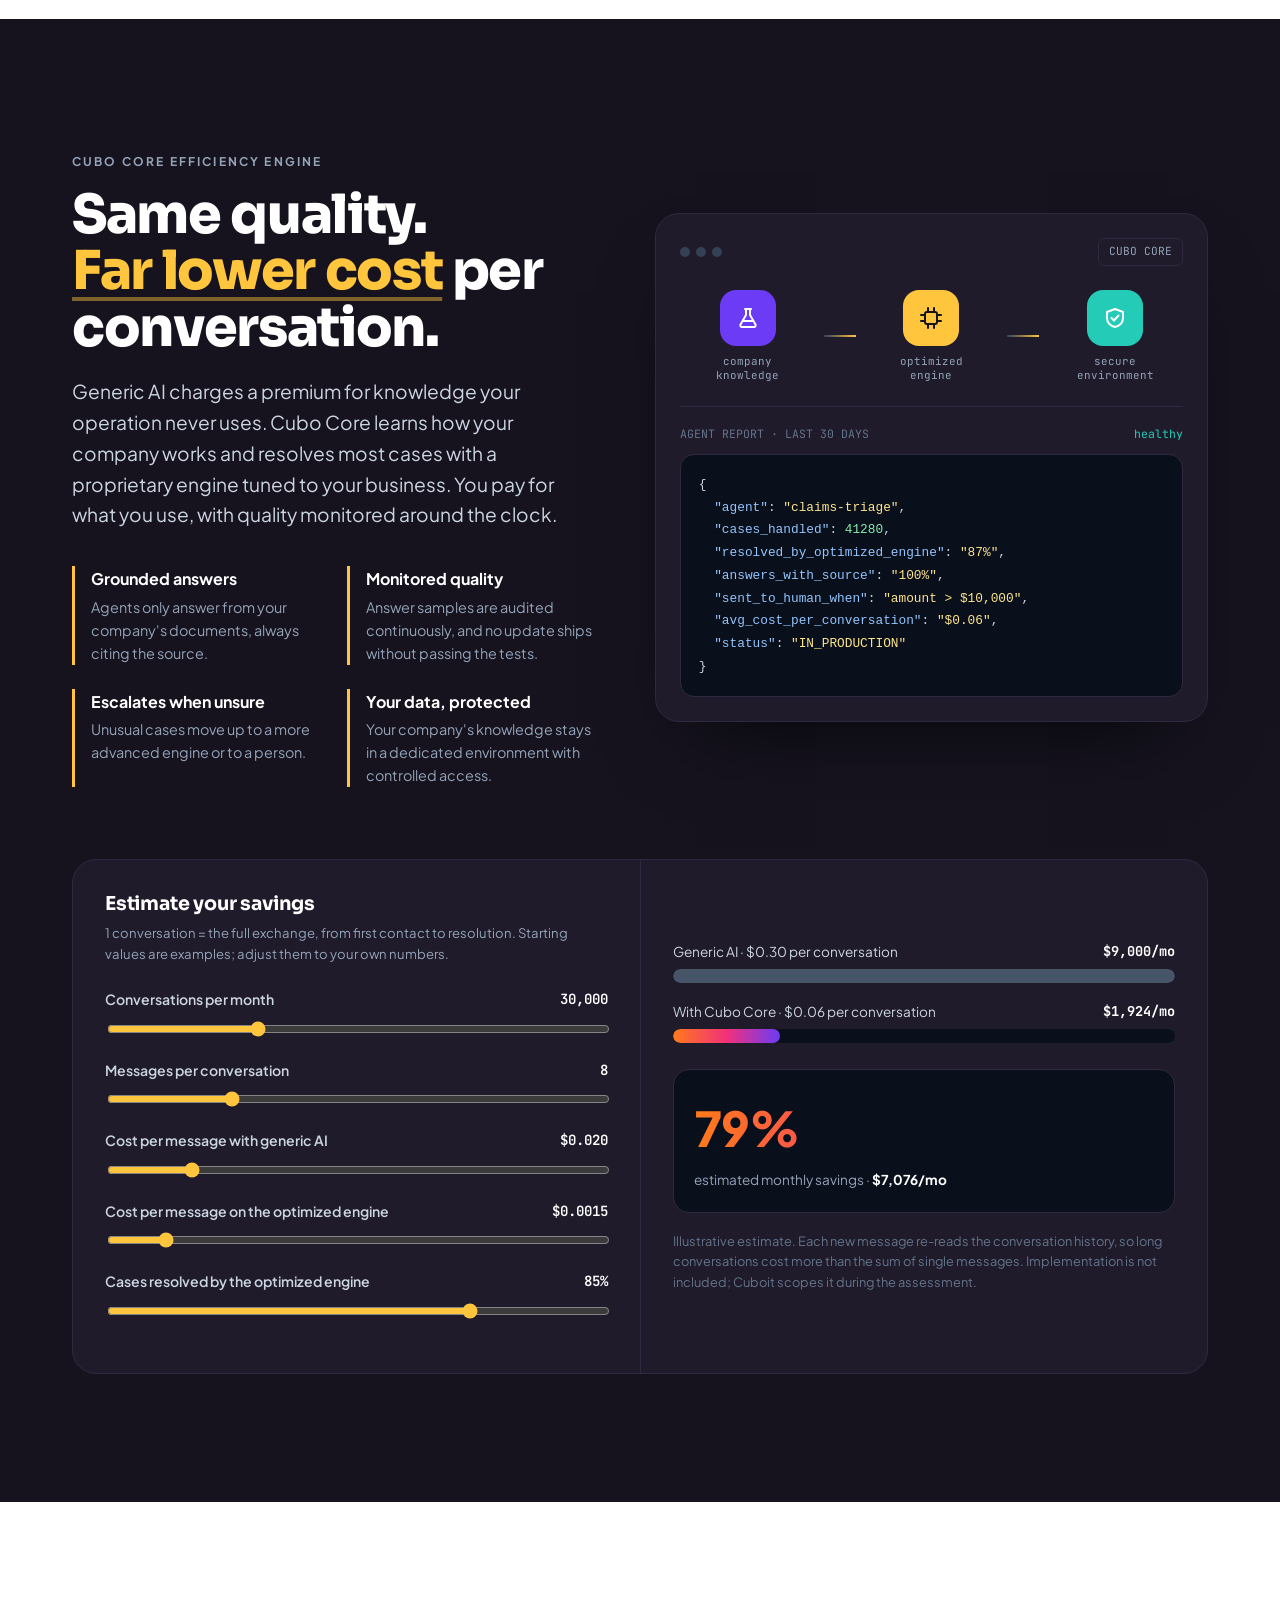
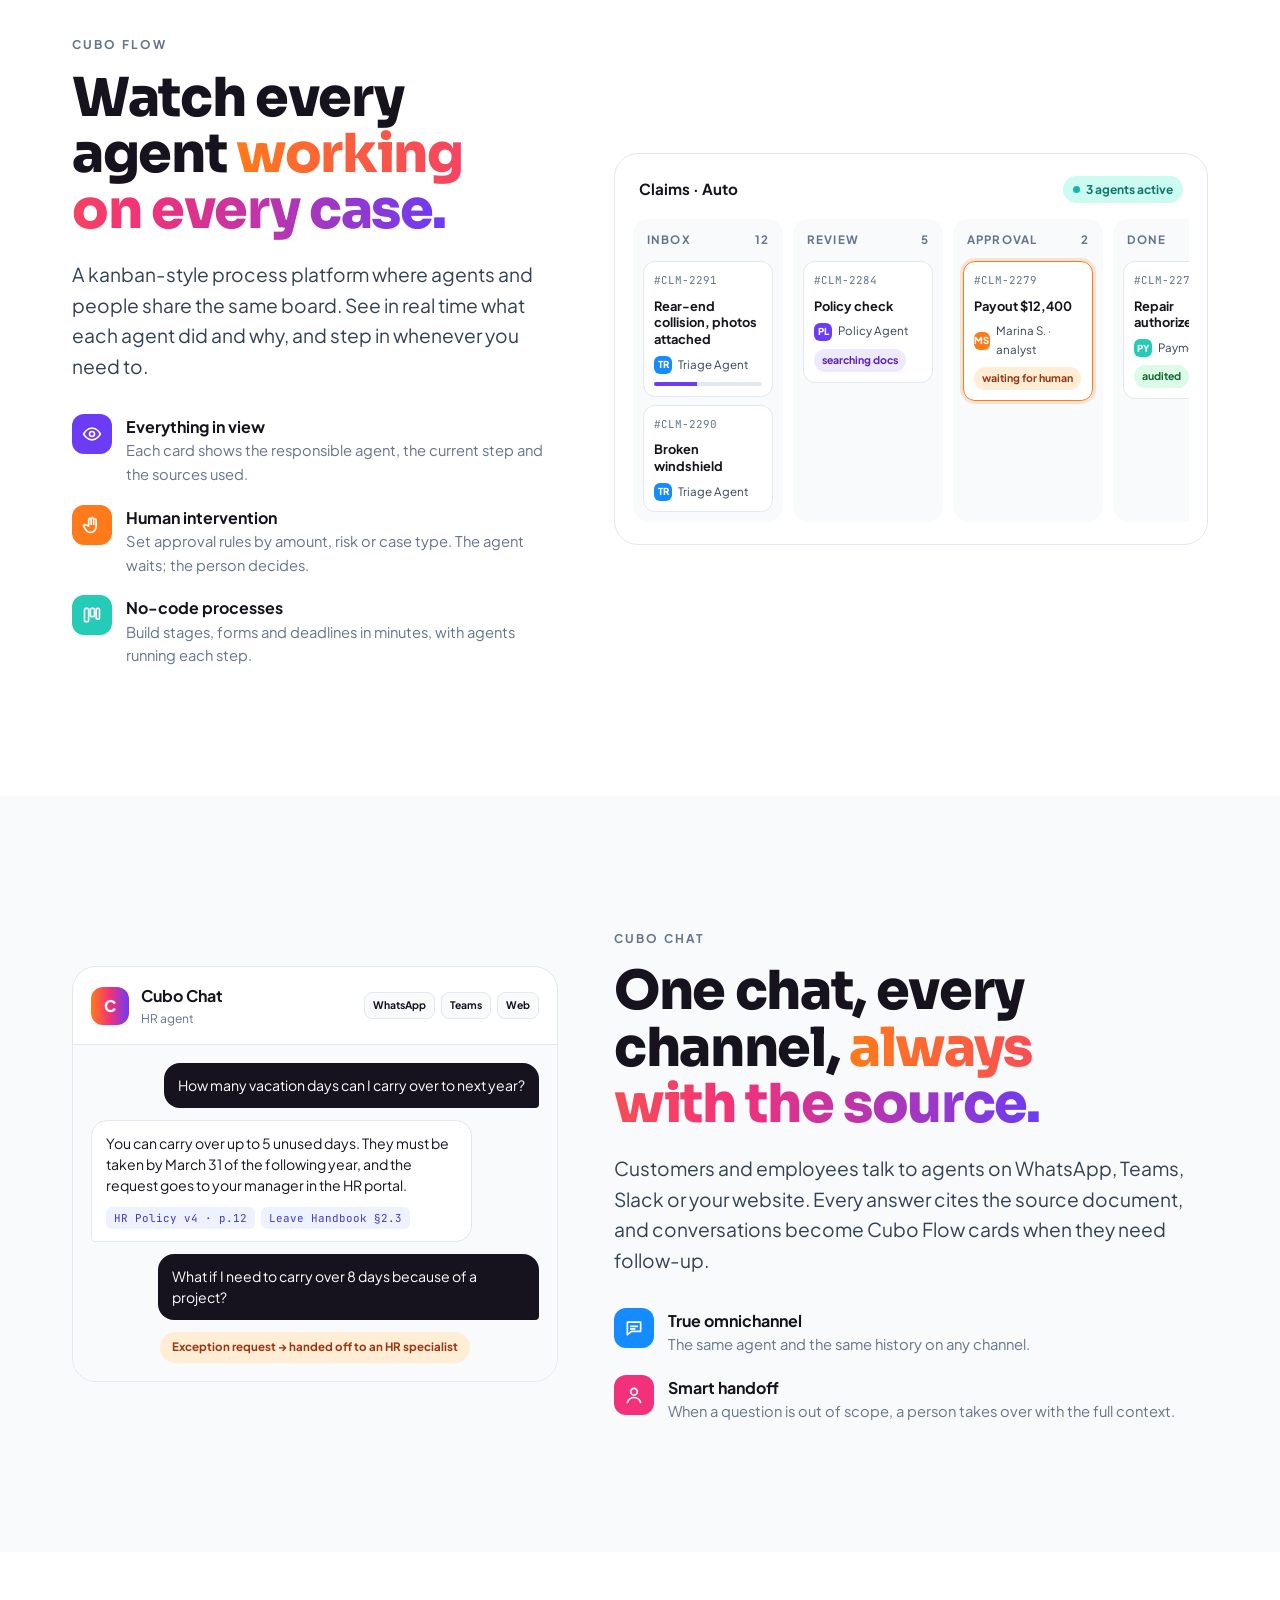
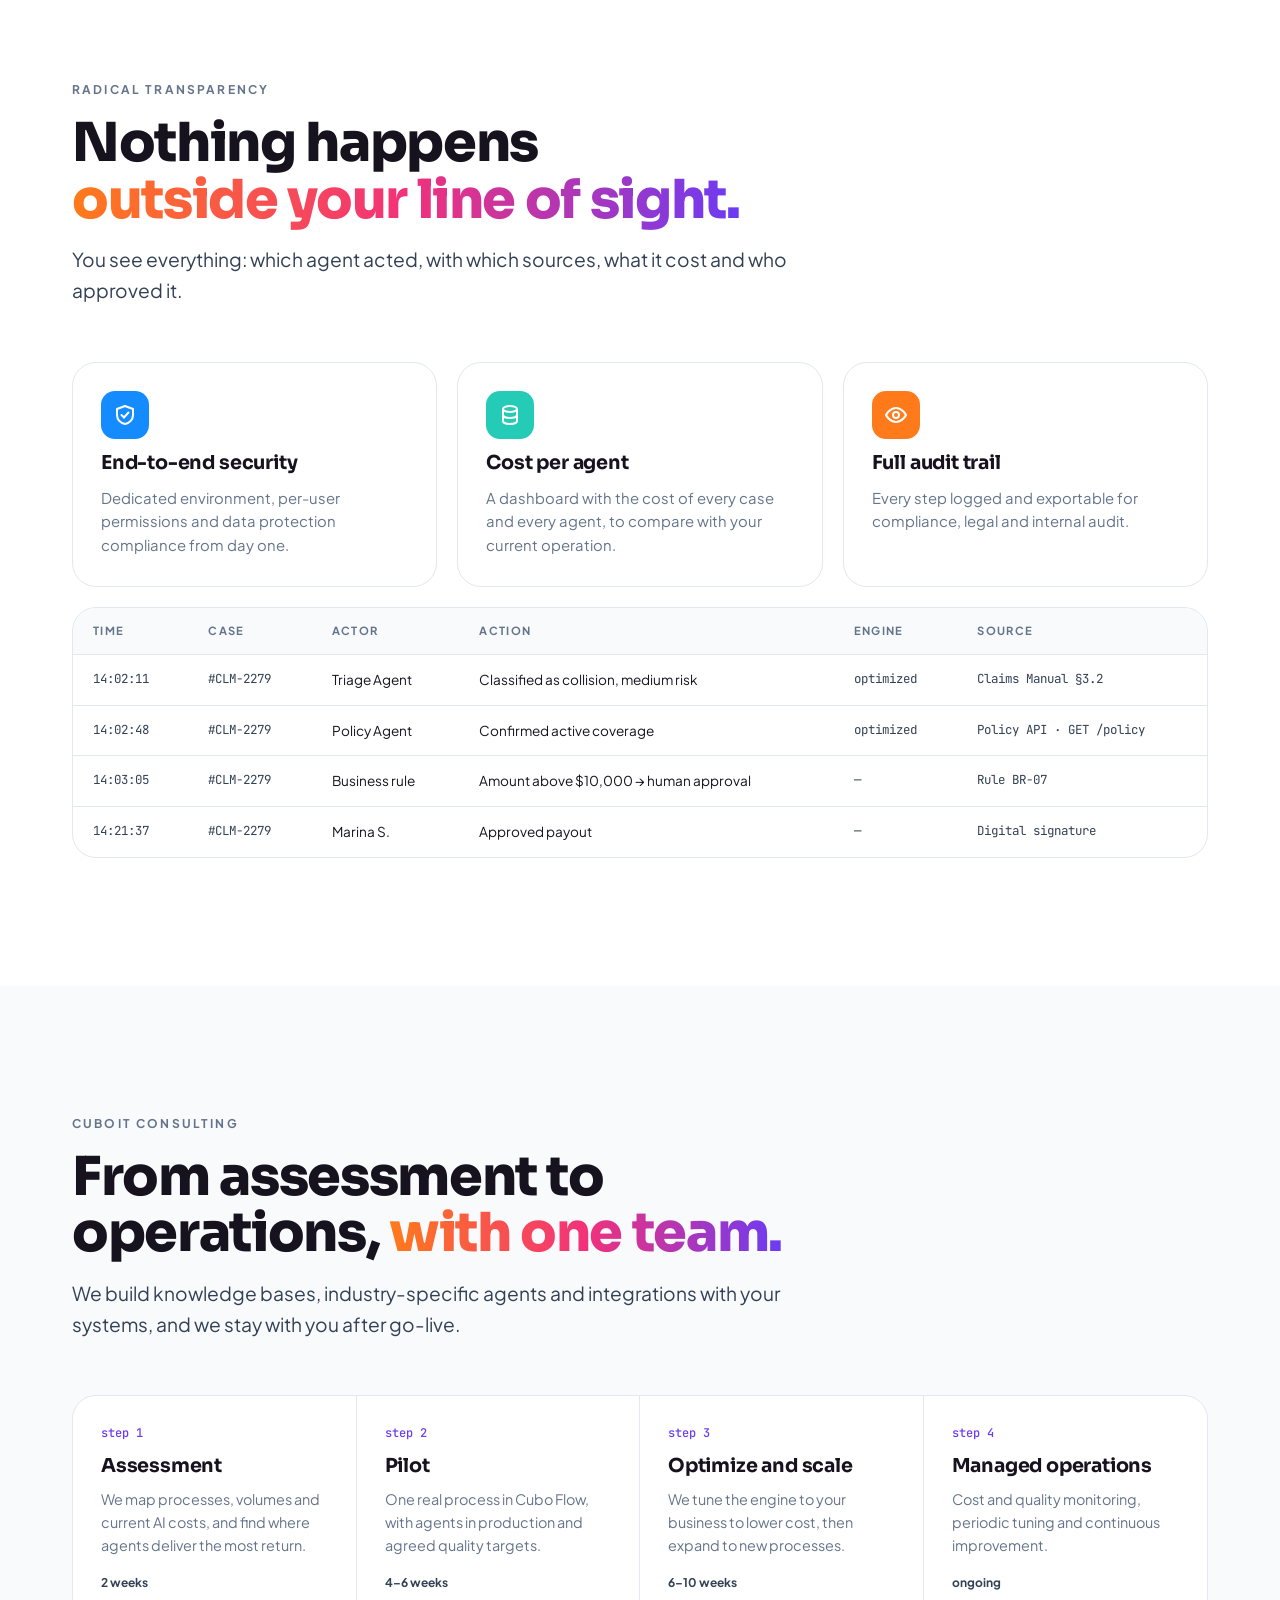
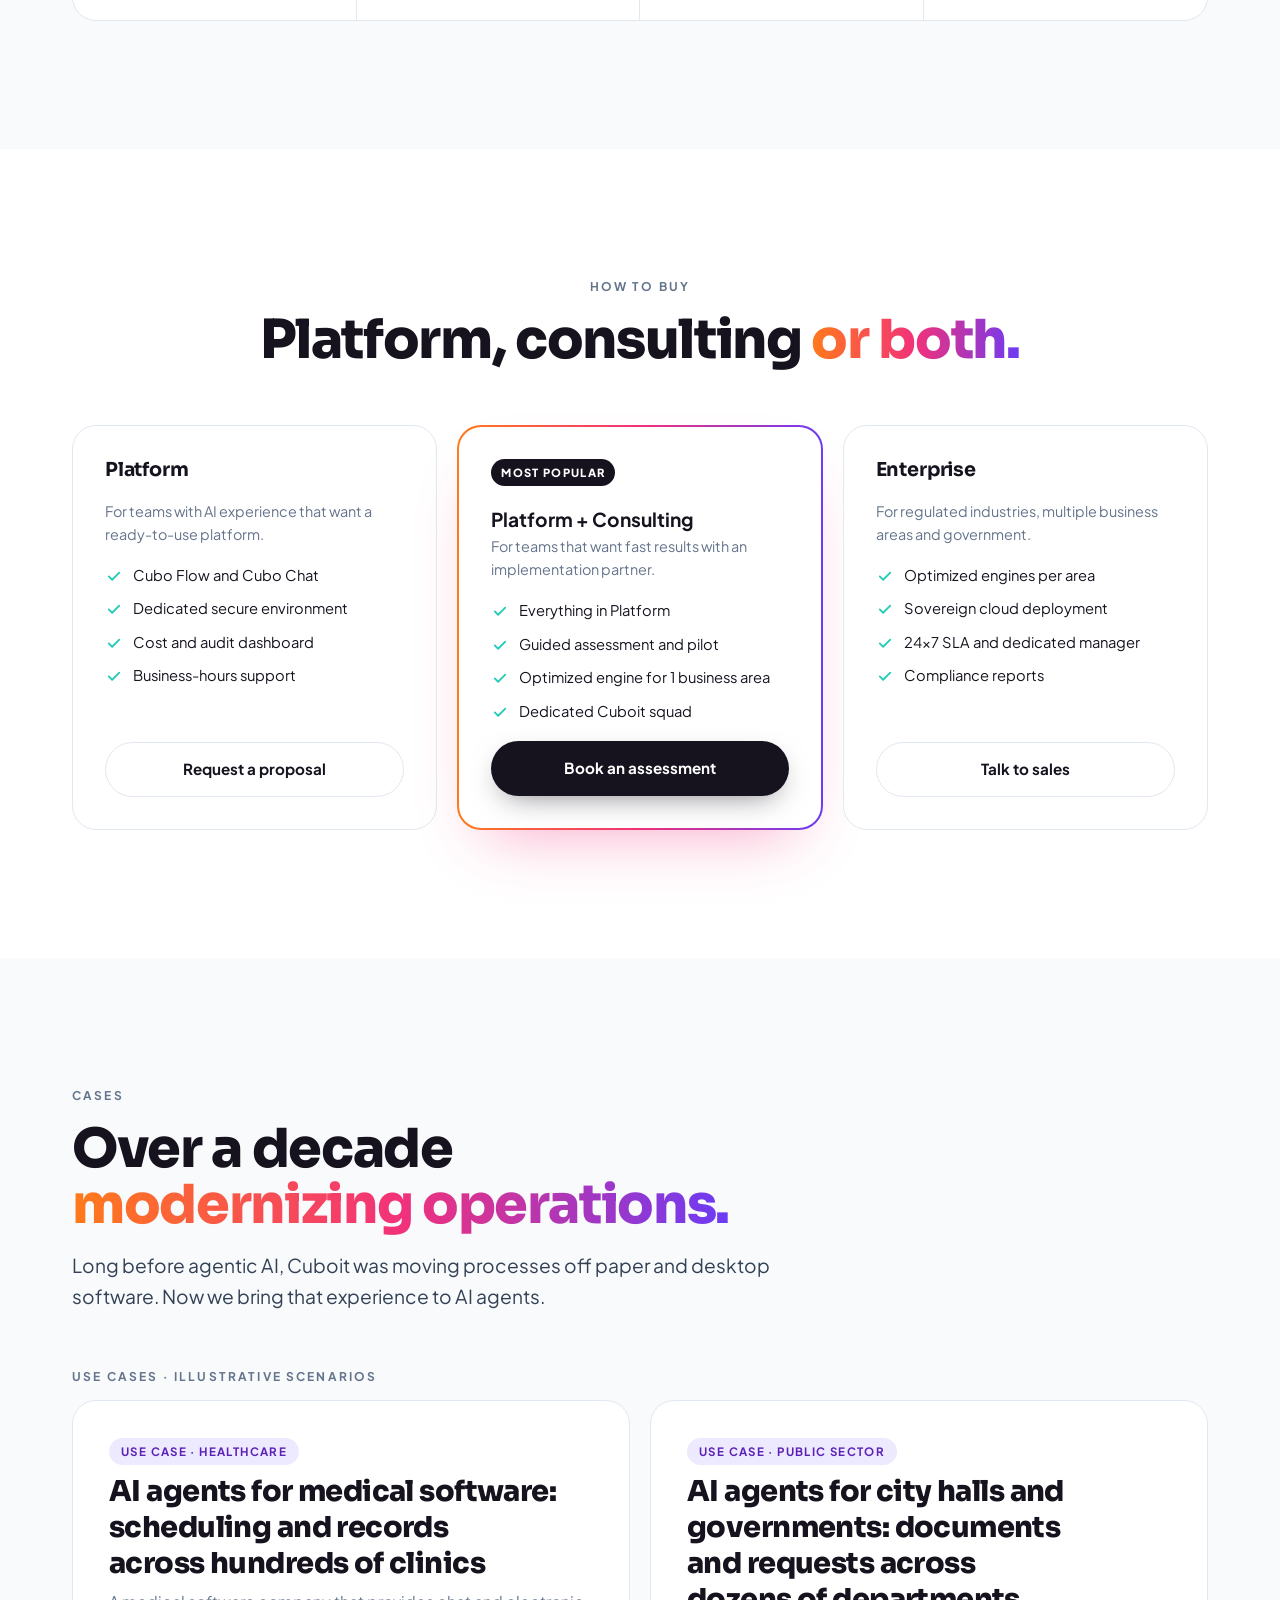
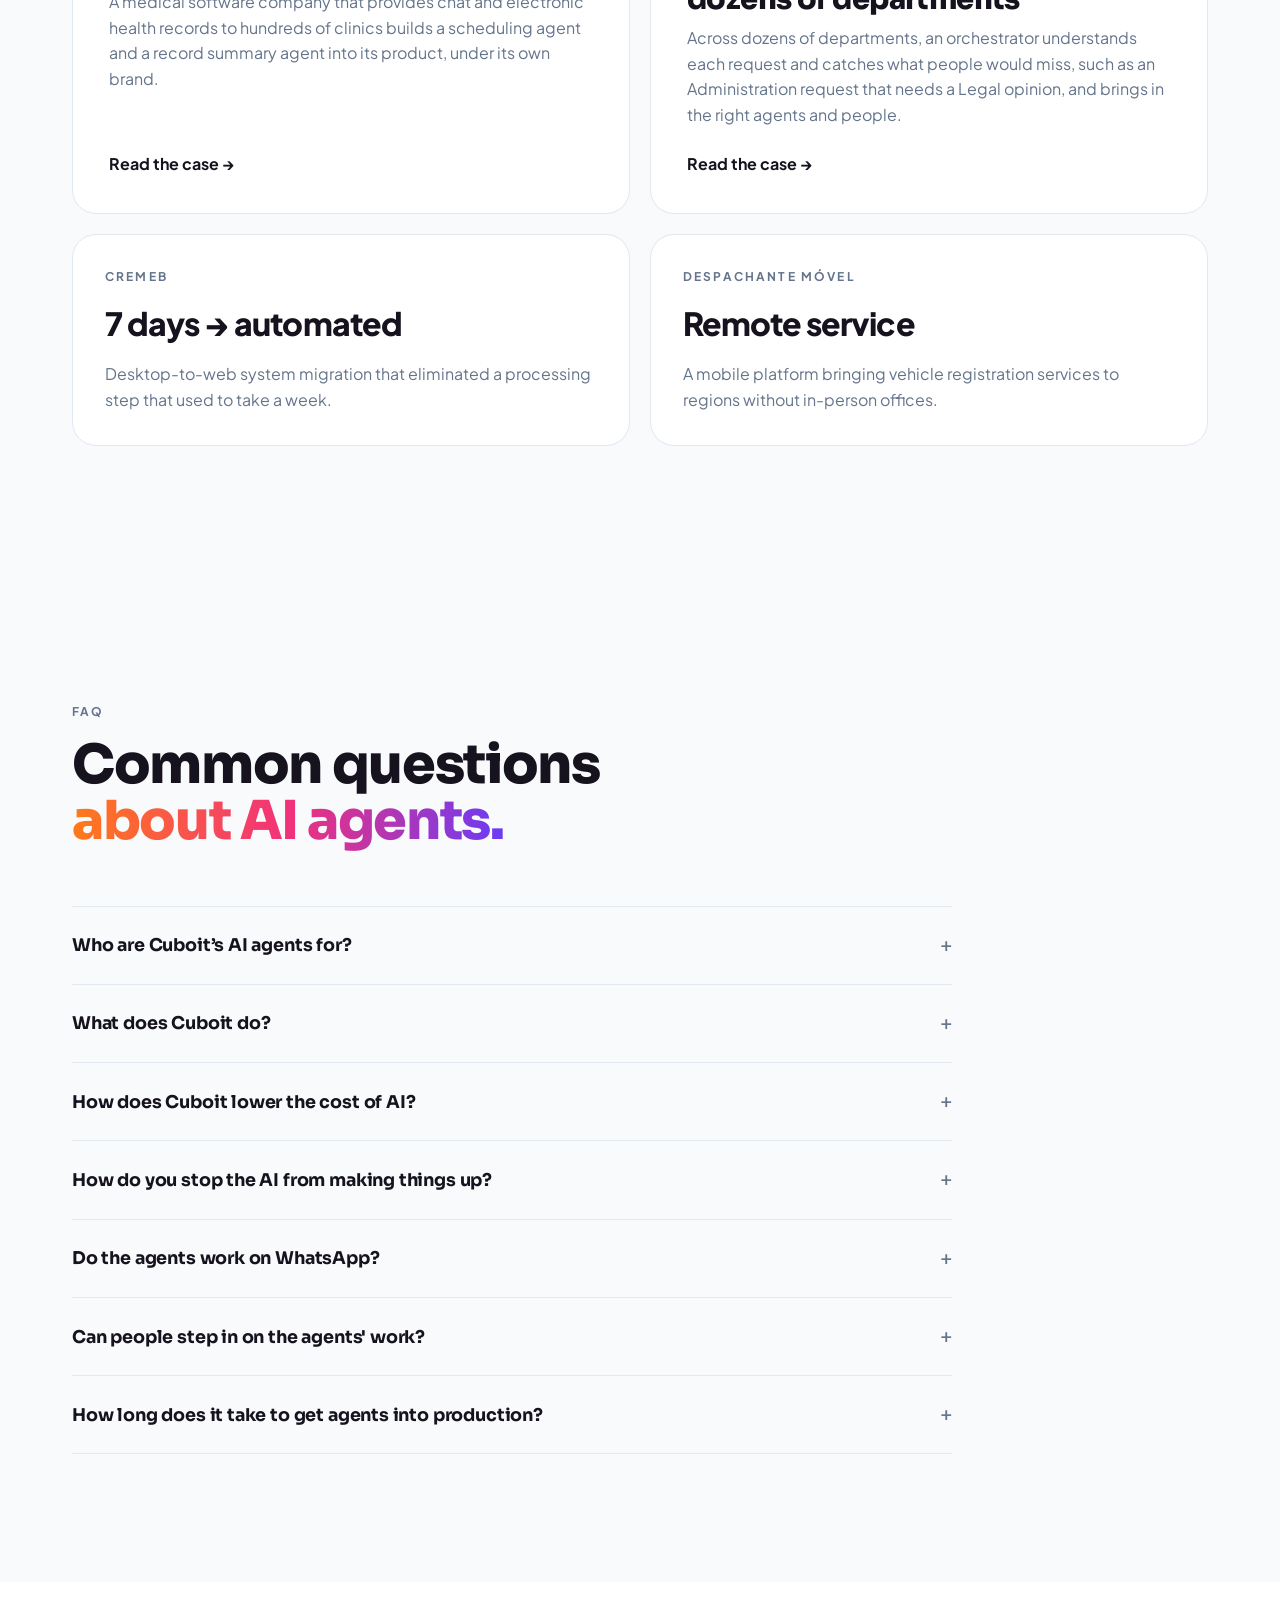
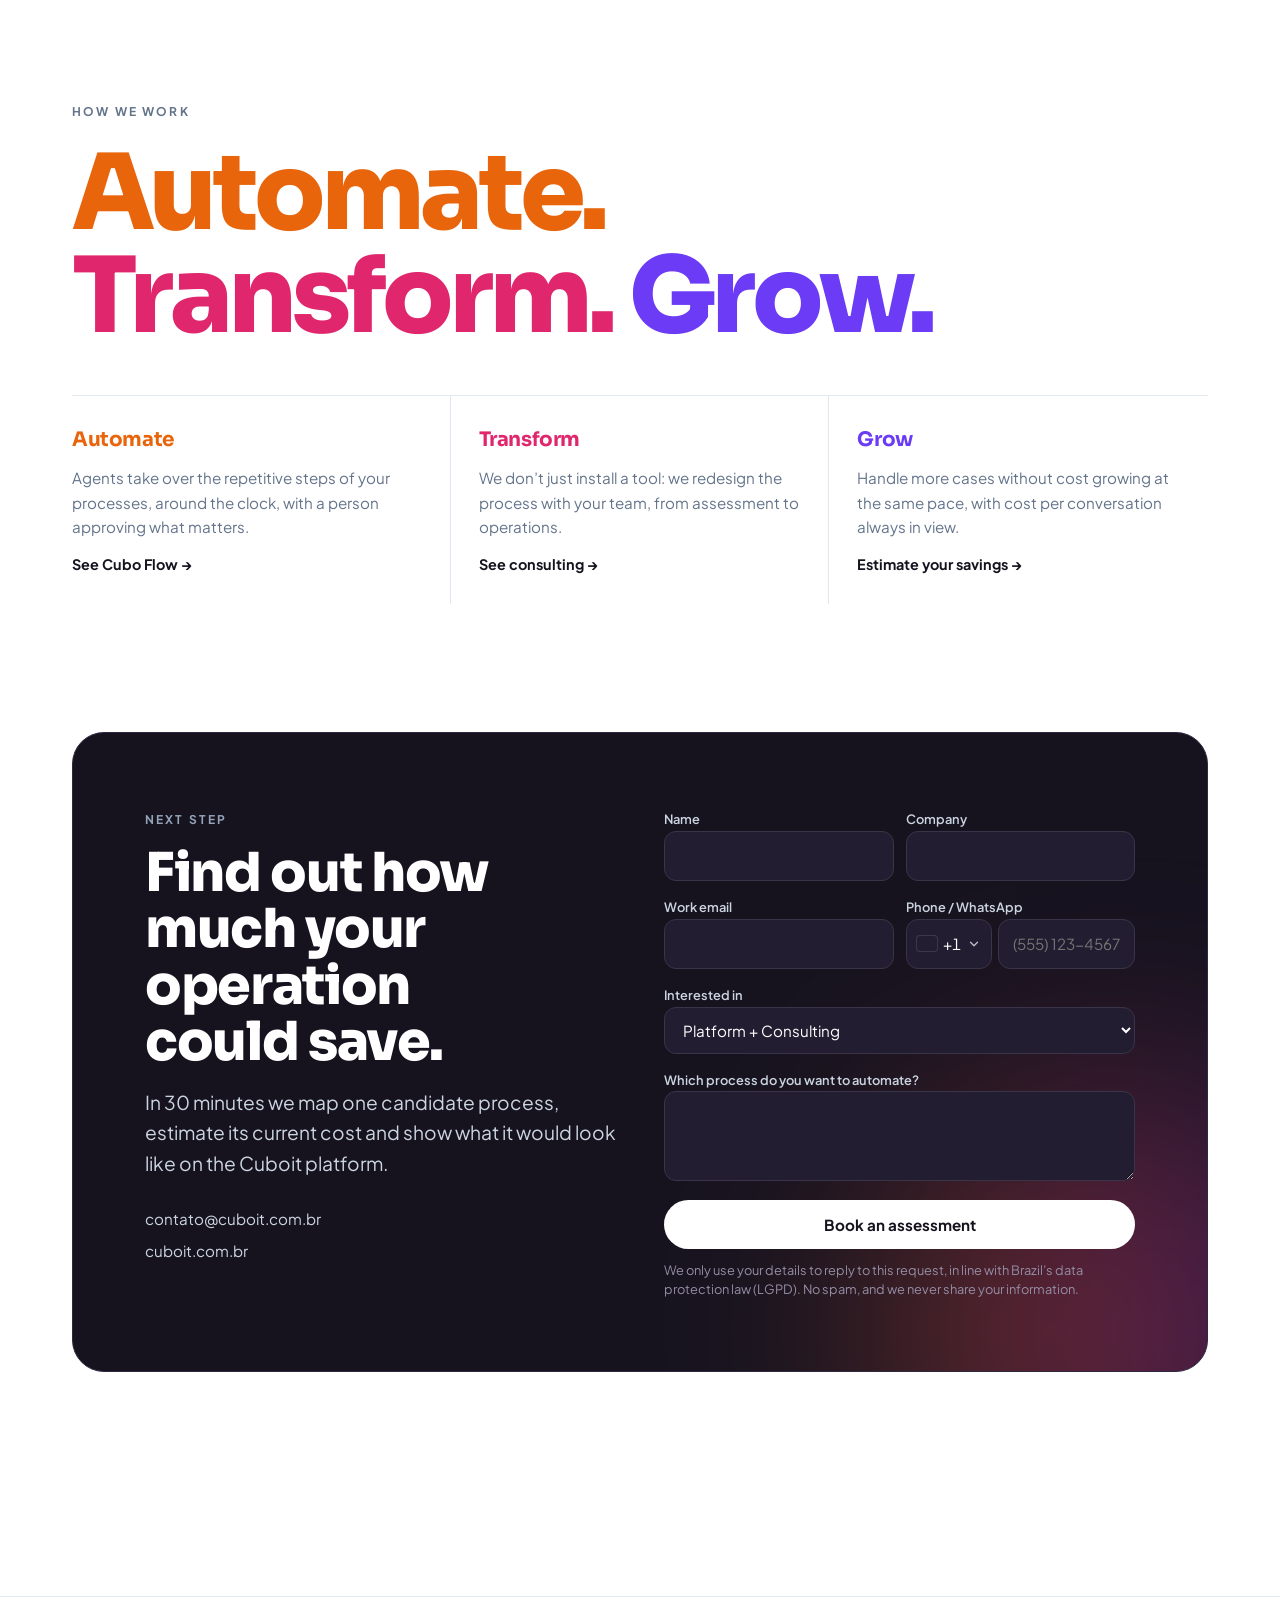
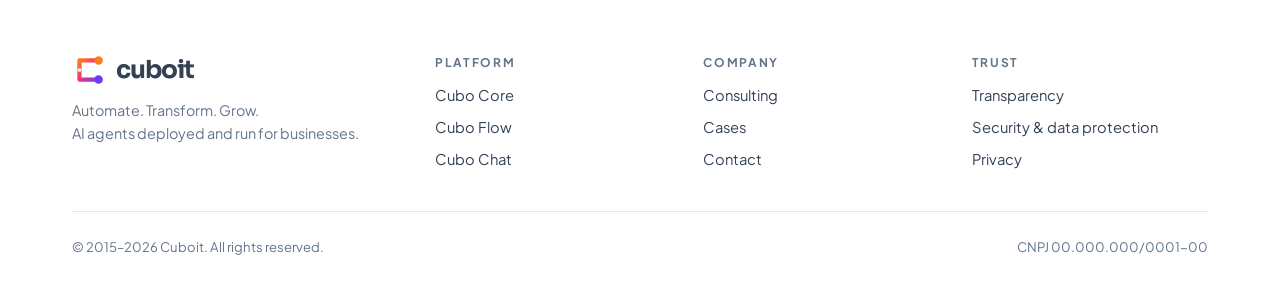
==== commit 586d3569: "Caso público: orquestrador que identifica dependências entre dezenas de secretarias O orquestrador e" ====
--- a/en/index.html
+++ b/en/index.html
@@ -319,7 +319,7 @@
     <div class="segs">
       <article class="seg"><div class="tile t-blue"><svg><use href="#i-bank"/></svg></div><h3>Finance and insurance</h3><p>Reconciliation, credit analysis, claims and customer service, with human approval above set amounts.</p></article>
       <article class="seg"><div class="tile t-pink"><svg><use href="#i-headset"/></svg></div><h3>Customer experience</h3><p>First-line service on WhatsApp and the web, triage and answers grounded in company policy, around the clock.</p></article>
-      <article class="seg"><div class="tile t-violet"><svg><use href="#i-gov"/></svg></div><h3>Public sector</h3><p>Citizen services, case triage and classification, and legacy system integration, with a full audit trail.</p></article>
+      <article class="seg"><div class="tile t-violet"><svg><use href="#i-gov"/></svg></div><h3>Public sector</h3><p>Requests routed across dozens of departments, organized documents and citizen services, with a full audit trail.</p></article>
       <article class="seg"><div class="tile t-orange"><svg><use href="#i-scale"/></svg></div><h3>Legal and compliance</h3><p>Search across regulations, contracts and internal opinions with sources cited, and human review on sensitive cases.</p></article>
       <article class="seg"><div class="tile t-teal"><svg><use href="#i-truck"/></svg></div><h3>Supply chain</h3><p>Orders, quotes, tracking and delivery exceptions handled by agents integrated with your ERP.</p></article>
       <article class="seg"><div class="tile t-blue"><svg><use href="#i-health"/></svg></div><h3>Health and pharma</h3><p>Guidance for patients and staff based on approved protocols, with protected data and escalation to professionals.</p></article>
@@ -551,7 +551,7 @@
         <span class="go">Read the case <span aria-hidden="true">→</span></span>
       </a>
       <a class="case-feature" href="/en/cases/government-documents/">
-        <div><span class="uc-tag">Use case · Public sector</span><h3>AI agents for city halls and governments: documents across every department</h3><p>A city hall or state government brings documents from every department into one place, with agents that answer staff and citizens, always citing the source and logging every decision.</p></div>
+        <div><span class="uc-tag">Use case · Public sector</span><h3>AI agents for city halls and governments: documents and requests across dozens of departments</h3><p>Across dozens of departments, an orchestrator understands each request and catches what people would miss, such as an Administration request that needs a Legal opinion, and brings in the right agents and people.</p></div>
         <span class="go">Read the case <span aria-hidden="true">→</span></span>
       </a>
     </div>
